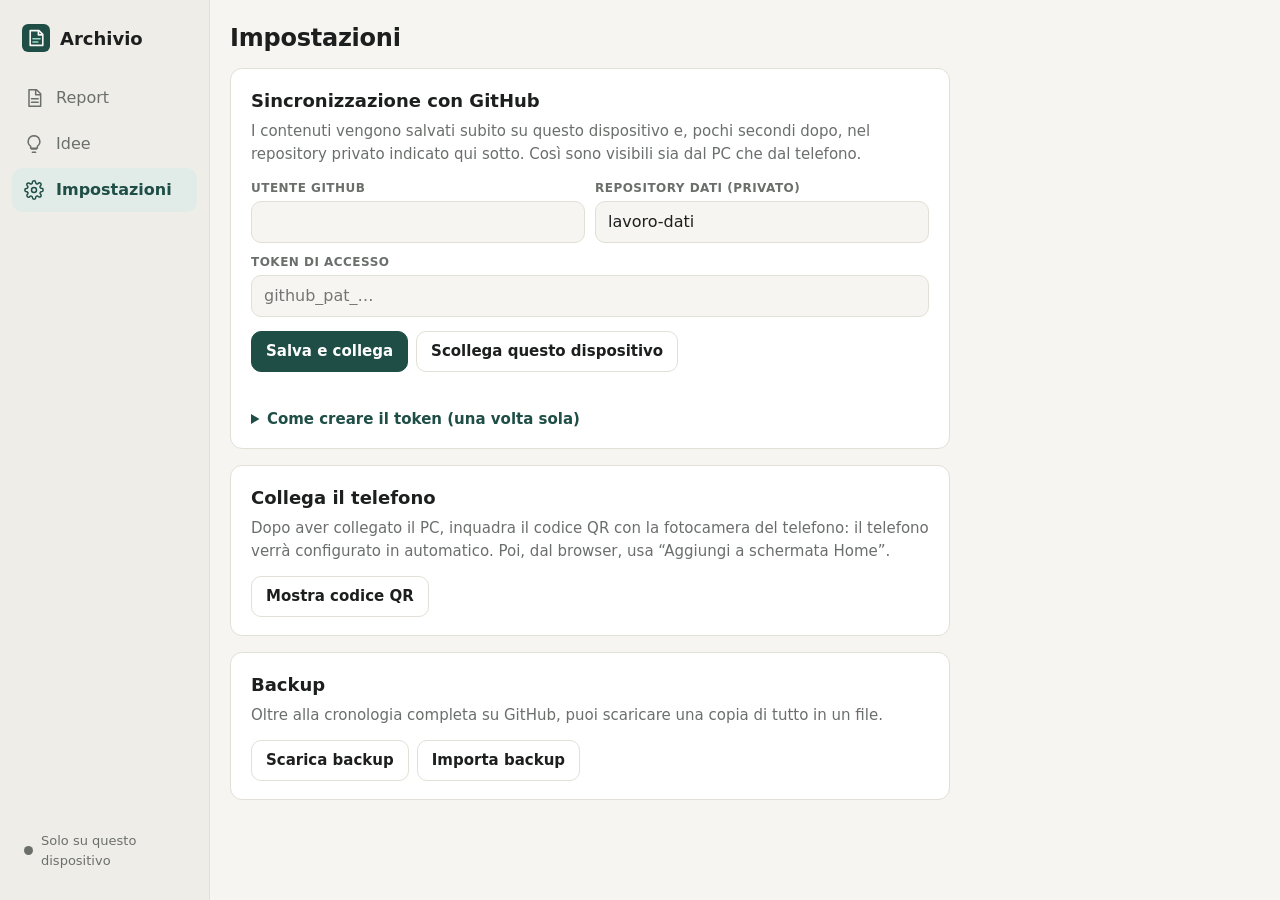
==== index.html @ dc1e9910 "Archivio Lavoro: report e idee di business con sincronizzazione GitHub Co-Authored-By: Claude Opus 5" ====
<!doctype html>
<html lang="it">
<head>
  <meta charset="utf-8">
  <meta name="viewport" content="width=device-width, initial-scale=1, viewport-fit=cover">
  <title>Archivio Lavoro</title>
  <meta name="description" content="Report di consulenza, lavoro, studio e ricerca, e idee di business.">
  <meta name="theme-color" content="#1f4e46">
  <meta name="robots" content="noindex, nofollow">
  <meta name="apple-mobile-web-app-capable" content="yes">
  <meta name="mobile-web-app-capable" content="yes">
  <meta name="apple-mobile-web-app-title" content="Archivio">
  <meta name="apple-mobile-web-app-status-bar-style" content="default">
  <link rel="manifest" href="manifest.webmanifest">
  <link rel="icon" href="icon.svg" type="image/svg+xml">
  <link rel="apple-touch-icon" href="icon-180.png">
  <link rel="stylesheet" href="style.css">
</head>
<body data-section="report" data-screen="list">

  <aside class="sidebar">
    <div class="brand">
      <img src="icon.svg" alt="" width="28" height="28">
      <span>Archivio</span>
    </div>
    <nav class="nav">
      <button class="nav-btn" data-go="report">
        <svg viewBox="0 0 24 24" aria-hidden="true"><path d="M6 2h9l5 5v15H6z M14 2v6h6 M9 13h8 M9 17h8"/></svg>
        <span>Report</span>
      </button>
      <button class="nav-btn" data-go="idea">
        <svg viewBox="0 0 24 24" aria-hidden="true"><path d="M9 18h6 M10 22h4 M12 2a7 7 0 0 0-4 12.7V17h8v-2.3A7 7 0 0 0 12 2z"/></svg>
        <span>Idee</span>
      </button>
      <button class="nav-btn" data-go="settings">
        <svg viewBox="0 0 24 24" aria-hidden="true"><path d="M12 15a3 3 0 1 0 0-6 3 3 0 0 0 0 6z M19.4 15a1.7 1.7 0 0 0 .3 1.8l.1.1a2 2 0 1 1-2.8 2.8l-.1-.1a1.7 1.7 0 0 0-1.8-.3 1.7 1.7 0 0 0-1 1.5V21a2 2 0 1 1-4 0v-.1a1.7 1.7 0 0 0-1.1-1.5 1.7 1.7 0 0 0-1.8.3l-.1.1a2 2 0 1 1-2.8-2.8l.1-.1a1.7 1.7 0 0 0 .3-1.8 1.7 1.7 0 0 0-1.5-1H3a2 2 0 1 1 0-4h.1a1.7 1.7 0 0 0 1.5-1.1 1.7 1.7 0 0 0-.3-1.8l-.1-.1a2 2 0 1 1 2.8-2.8l.1.1a1.7 1.7 0 0 0 1.8.3H9a1.7 1.7 0 0 0 1-1.5V3a2 2 0 1 1 4 0v.1a1.7 1.7 0 0 0 1 1.5 1.7 1.7 0 0 0 1.8-.3l.1-.1a2 2 0 1 1 2.8 2.8l-.1.1a1.7 1.7 0 0 0-.3 1.8V9a1.7 1.7 0 0 0 1.5 1H21a2 2 0 1 1 0 4h-.1a1.7 1.7 0 0 0-1.5 1z"/></svg>
        <span>Impostazioni</span>
      </button>
    </nav>
    <div class="sync" id="sync" role="status" aria-live="polite">
      <span class="dot"></span><span class="sync-text">…</span>
    </div>
  </aside>

  <!-- LISTA -->
  <section class="pane list-pane" id="list-pane">
    <header class="pane-head">
      <h1 id="list-title">Report</h1>
      <button class="btn primary" id="btn-new">
        <svg viewBox="0 0 24 24" aria-hidden="true"><path d="M12 5v14 M5 12h14"/></svg>
        <span>Nuovo</span>
      </button>
    </header>
    <div class="list-tools">
      <input type="search" id="search" placeholder="Cerca per titolo, testo, tag…" autocomplete="off">
      <div class="chips" id="filters"></div>
    </div>
    <ul class="list" id="list"></ul>
    <div class="empty" id="list-empty" hidden></div>
  </section>

  <!-- EDITOR -->
  <section class="pane editor-pane" id="editor-pane">
    <div class="editor-empty" id="editor-empty">
      <p>Seleziona un elemento dalla lista<br>oppure creane uno nuovo.</p>
    </div>
    <div class="editor" id="editor" hidden>
      <header class="editor-bar">
        <button class="btn ghost back" id="btn-back" aria-label="Torna alla lista">
          <svg viewBox="0 0 24 24" aria-hidden="true"><path d="M15 18l-6-6 6-6"/></svg>
          <span>Lista</span>
        </button>
        <span class="saved-at" id="saved-at"></span>
        <button class="btn ghost danger" id="btn-delete" aria-label="Elimina">
          <svg viewBox="0 0 24 24" aria-hidden="true"><path d="M3 6h18 M8 6V4h8v2 M6 6l1 15h10l1-15"/></svg>
        </button>
      </header>

      <div class="editor-body">
        <textarea id="f-title" class="title-input" rows="1" placeholder="Titolo"></textarea>

        <div class="meta">
          <label class="field">
            <span id="l-kind">Tipo</span>
            <select id="f-kind"></select>
          </label>
          <label class="field">
            <span>Data</span>
            <input type="date" id="f-date">
          </label>
          <label class="field wide">
            <span id="l-who">Cliente / progetto</span>
            <input type="text" id="f-who" autocomplete="off">
          </label>
          <label class="field full">
            <span>Tag <small>(separati da virgola)</small></span>
            <input type="text" id="f-tags" autocomplete="off" placeholder="es. strategia, marketing">
          </label>
        </div>

        <textarea id="f-body" class="body-input" placeholder="Scrivi qui…"></textarea>
      </div>
    </div>
  </section>

  <!-- IMPOSTAZIONI -->
  <section class="pane settings-pane" id="settings-pane">
    <header class="pane-head"><h1>Impostazioni</h1></header>
    <div class="settings">

      <div class="card">
        <h2>Sincronizzazione con GitHub</h2>
        <p class="hint">I contenuti vengono salvati subito su questo dispositivo e, pochi secondi dopo, nel repository privato indicato qui sotto. Così sono visibili sia dal PC che dal telefono.</p>
        <div class="form">
          <label class="field"><span>Utente GitHub</span><input id="c-owner" autocomplete="off" autocapitalize="off" spellcheck="false"></label>
          <label class="field"><span>Repository dati (privato)</span><input id="c-repo" autocomplete="off" autocapitalize="off" spellcheck="false"></label>
          <label class="field full"><span>Token di accesso</span><input id="c-token" type="password" autocomplete="off" autocapitalize="off" spellcheck="false" placeholder="github_pat_…"></label>
        </div>
        <div class="row">
          <button class="btn primary" id="btn-connect">Salva e collega</button>
          <button class="btn" id="btn-disconnect">Scollega questo dispositivo</button>
        </div>
        <p class="result" id="connect-result"></p>
        <details class="howto">
          <summary>Come creare il token (una volta sola)</summary>
          <ol>
            <li>Apri <a href="https://github.com/settings/personal-access-tokens/new" target="_blank" rel="noopener">github.com → Fine-grained token</a>.</li>
            <li>Nome: <b>Archivio</b>. Scadenza: quella che preferisci.</li>
            <li><b>Repository access</b> → <i>Only select repositories</i> → scegli il repository dati.</li>
            <li><b>Permissions</b> → <i>Contents</i> → <b>Read and write</b>.</li>
            <li>Premi <b>Generate token</b>, copialo e incollalo qui sopra.</li>
          </ol>
        </details>
      </div>

      <div class="card">
        <h2>Collega il telefono</h2>
        <p class="hint">Dopo aver collegato il PC, inquadra il codice QR con la fotocamera del telefono: il telefono verrà configurato in automatico. Poi, dal browser, usa “Aggiungi a schermata Home”.</p>
        <button class="btn" id="btn-qr">Mostra codice QR</button>
        <div class="qr" id="qr" hidden>
          <div id="qr-img"></div>
          <p class="warn">Il QR contiene il tuo token: non condividerlo con nessuno.</p>
          <button class="btn ghost" id="btn-copy-link">Copia link</button>
        </div>
      </div>

      <div class="card">
        <h2>Backup</h2>
        <p class="hint">Oltre alla cronologia completa su GitHub, puoi scaricare una copia di tutto in un file.</p>
        <div class="row">
          <button class="btn" id="btn-export">Scarica backup</button>
          <label class="btn file-btn">Importa backup<input type="file" id="f-import" accept="application/json,.json"></label>
        </div>
      </div>

    </div>
  </section>

  <!-- TAB BAR (telefono) -->
  <nav class="tabbar">
    <button class="tab" data-go="report">
      <svg viewBox="0 0 24 24" aria-hidden="true"><path d="M6 2h9l5 5v15H6z M14 2v6h6 M9 13h8 M9 17h8"/></svg>
      <span>Report</span>
    </button>
    <button class="tab" data-go="idea">
      <svg viewBox="0 0 24 24" aria-hidden="true"><path d="M9 18h6 M10 22h4 M12 2a7 7 0 0 0-4 12.7V17h8v-2.3A7 7 0 0 0 12 2z"/></svg>
      <span>Idee</span>
    </button>
    <button class="tab" data-go="settings">
      <svg viewBox="0 0 24 24" aria-hidden="true"><path d="M4 21v-7 M4 10V3 M12 21v-9 M12 8V3 M20 21v-5 M20 12V3 M1 14h6 M9 8h6 M17 16h6"/></svg>
      <span>Impostazioni</span>
    </button>
  </nav>

  <div class="toast" id="toast" hidden></div>

  <script src="app.js"></script>
</body>
</html>
---- style.css ----
:root {
  --bg: #f6f5f1;
  --surface: #ffffff;
  --surface-2: #efede7;
  --line: #e2dfd6;
  --text: #1d1f1e;
  --muted: #6b6f6c;
  --accent: #1f4e46;
  --accent-soft: #e1ece8;
  --accent-text: #ffffff;
  --danger: #b3261e;
  --ok: #2e7d4f;
  --warn: #b7791f;
  --radius: 12px;
  --sidebar: 210px;
  --listw: 360px;
  --tabbar-h: 62px;
  color-scheme: light;
}
@media (prefers-color-scheme: dark) {
  :root {
    --bg: #141615;
    --surface: #1c1f1e;
    --surface-2: #252928;
    --line: #2f3432;
    --text: #e9ebe9;
    --muted: #9ba19e;
    --accent: #6fbfae;
    --accent-soft: #22342f;
    --accent-text: #0d1a17;
    --danger: #f2877f;
    --ok: #6cc58f;
    --warn: #e5b45a;
    color-scheme: dark;
  }
}

* { box-sizing: border-box; }
html, body { height: 100%; }
body {
  margin: 0;
  background: var(--bg);
  color: var(--text);
  font: 16px/1.5 system-ui, -apple-system, "Segoe UI", Roboto, "Helvetica Neue", Arial, sans-serif;
  -webkit-font-smoothing: antialiased;
  display: grid;
  grid-template-columns: var(--sidebar) var(--listw) 1fr;
  grid-template-rows: 100%;
  overflow: hidden;
}
[hidden] { display: none !important; }
button, input, select, textarea { font: inherit; color: inherit; }
svg { width: 20px; height: 20px; fill: none; stroke: currentColor; stroke-width: 1.8; stroke-linecap: round; stroke-linejoin: round; flex: none; }
a { color: var(--accent); }

/* ---------- Sidebar ---------- */
.sidebar {
  display: flex; flex-direction: column; gap: 8px;
  padding: 20px 12px; border-right: 1px solid var(--line); background: var(--surface-2);
}
.brand { display: flex; align-items: center; gap: 10px; font-weight: 650; font-size: 18px; padding: 4px 10px 16px; }
.nav { display: flex; flex-direction: column; gap: 2px; }
.nav-btn {
  display: flex; align-items: center; gap: 12px; width: 100%;
  padding: 10px 12px; border: 0; border-radius: 10px; background: transparent; cursor: pointer; text-align: left; color: var(--muted);
}
.nav-btn:hover { background: var(--line); color: var(--text); }
body[data-section="report"] .nav-btn[data-go="report"],
body[data-section="idea"] .nav-btn[data-go="idea"],
body[data-section="settings"] .nav-btn[data-go="settings"] { background: var(--accent-soft); color: var(--accent); font-weight: 600; }

.sync { margin-top: auto; display: flex; align-items: center; gap: 8px; font-size: 13px; color: var(--muted); padding: 10px 12px; }
.dot { width: 9px; height: 9px; border-radius: 50%; background: var(--muted); flex: none; }
.sync[data-state="ok"] .dot { background: var(--ok); }
.sync[data-state="pending"] .dot { background: var(--warn); animation: pulse 1s infinite; }
.sync[data-state="error"] .dot, .sync[data-state="offline"] .dot { background: var(--danger); }
@keyframes pulse { 50% { opacity: .35; } }

/* ---------- Panes ---------- */
.pane { min-width: 0; min-height: 0; overflow: auto; }
.list-pane { border-right: 1px solid var(--line); display: flex; flex-direction: column; overflow: hidden; background: var(--surface); }
.settings-pane { display: none; grid-column: 2 / 4; }
body[data-section="settings"] .list-pane,
body[data-section="settings"] .editor-pane { display: none; }
body[data-section="settings"] .settings-pane { display: block; }

.pane-head { display: flex; align-items: center; justify-content: space-between; gap: 12px; padding: 20px 20px 12px; }
.pane-head h1 { margin: 0; font-size: 24px; font-weight: 650; letter-spacing: -.01em; }

.btn {
  display: inline-flex; align-items: center; justify-content: center; gap: 6px;
  min-height: 40px; padding: 8px 14px; border-radius: 10px; border: 1px solid var(--line);
  background: var(--surface); cursor: pointer; font-weight: 550; font-size: 15px; white-space: nowrap;
}
.btn:hover { border-color: var(--muted); }
.btn.primary { background: var(--accent); border-color: var(--accent); color: var(--accent-text); }
.btn.primary:hover { filter: brightness(1.08); }
.btn.ghost { background: transparent; border-color: transparent; }
.btn.ghost:hover { background: var(--surface-2); }
.btn.danger { color: var(--danger); }

.list-tools { padding: 0 20px 10px; display: flex; flex-direction: column; gap: 10px; }
input[type="search"], .field input, .field select {
  width: 100%; min-height: 42px; padding: 8px 12px; border-radius: 10px;
  border: 1px solid var(--line); background: var(--bg); outline: none;
}
input:focus, select:focus, textarea:focus { border-color: var(--accent); }
.chips { display: flex; gap: 6px; overflow-x: auto; padding-bottom: 2px; scrollbar-width: none; }
.chips::-webkit-scrollbar { display: none; }
.chip {
  flex: none; border: 1px solid var(--line); background: transparent; border-radius: 999px;
  padding: 5px 12px; font-size: 14px; cursor: pointer; color: var(--muted);
}
.chip[aria-pressed="true"] { background: var(--accent); border-color: var(--accent); color: var(--accent-text); }

.list { list-style: none; margin: 0; padding: 4px 10px 20px; overflow: auto; flex: 1; }
.item {
  display: block; width: 100%; text-align: left; border: 0; background: transparent; cursor: pointer;
  padding: 12px 12px; border-radius: 10px; margin-bottom: 2px;
}
.item:hover { background: var(--surface-2); }
.item[aria-current="true"] { background: var(--accent-soft); }
.item-top { display: flex; align-items: baseline; gap: 8px; }
.item-title { font-weight: 600; flex: 1; min-width: 0; overflow: hidden; text-overflow: ellipsis; white-space: nowrap; }
.item-title.untitled { color: var(--muted); font-style: italic; font-weight: 500; }
.item-date { font-size: 12px; color: var(--muted); flex: none; }
.item-meta { display: flex; flex-wrap: wrap; gap: 6px; margin-top: 4px; align-items: center; }
.badge { font-size: 12px; padding: 1px 8px; border-radius: 999px; background: var(--surface-2); color: var(--muted); }
.badge.kind { background: var(--accent-soft); color: var(--accent); font-weight: 600; }
.item-excerpt { font-size: 14px; color: var(--muted); margin-top: 4px; display: -webkit-box; -webkit-line-clamp: 2; -webkit-box-orient: vertical; overflow: hidden; }
.empty { padding: 30px 24px; color: var(--muted); text-align: center; }

/* ---------- Editor ---------- */
.editor-pane { background: var(--bg); }
.editor-empty { height: 100%; display: grid; place-items: center; color: var(--muted); text-align: center; padding: 20px; }
.editor { max-width: 820px; margin: 0 auto; padding: 0 28px 80px; }
.editor-bar {
  position: sticky; top: 0; z-index: 2; display: flex; align-items: center; gap: 8px;
  padding: 12px 0; background: var(--bg);
}
.editor-bar .back { display: none; }
.saved-at { margin-left: auto; font-size: 13px; color: var(--muted); }
.title-input {
  width: 100%; border: 0; background: transparent; outline: none; resize: none; overflow: hidden;
  font-size: 30px; font-weight: 700; line-height: 1.2; letter-spacing: -.015em; padding: 8px 0; margin-top: 8px;
}
.meta { display: grid; grid-template-columns: 1fr 1fr 2fr; gap: 10px; margin: 14px 0 18px; }
.field { display: flex; flex-direction: column; gap: 4px; min-width: 0; }
.field > span { font-size: 12px; font-weight: 600; color: var(--muted); text-transform: uppercase; letter-spacing: .04em; }
.field small { text-transform: none; letter-spacing: 0; font-weight: 400; }
.field.full { grid-column: 1 / -1; }
.body-input {
  width: 100%; min-height: 50vh; border: 1px solid var(--line); border-radius: var(--radius);
  background: var(--surface); padding: 18px; outline: none; resize: none; overflow: hidden;
  font-size: 16px; line-height: 1.65;
}

/* ---------- Settings ---------- */
.settings { max-width: 760px; padding: 0 20px 60px; display: flex; flex-direction: column; gap: 16px; }
.card { background: var(--surface); border: 1px solid var(--line); border-radius: var(--radius); padding: 18px 20px; }
.card h2 { margin: 0 0 6px; font-size: 18px; }
.hint { margin: 0 0 14px; color: var(--muted); font-size: 15px; }
.form { display: grid; grid-template-columns: 1fr 1fr; gap: 10px; margin-bottom: 14px; }
.row { display: flex; flex-wrap: wrap; gap: 8px; }
.result { margin: 10px 0 0; font-size: 14px; min-height: 1em; }
.result.ok { color: var(--ok); }
.result.err { color: var(--danger); }
.howto { margin-top: 12px; font-size: 15px; }
.howto summary { cursor: pointer; color: var(--accent); font-weight: 550; }
.howto ol { padding-left: 20px; margin: 10px 0 0; }
.howto li { margin-bottom: 4px; }
.qr { margin-top: 14px; display: flex; flex-direction: column; align-items: flex-start; gap: 8px; }
#qr-img { background: #fff; padding: 10px; border-radius: 10px; line-height: 0; }
#qr-img svg, #qr-img img { width: 240px; height: 240px; max-width: 100%; }
.warn { color: var(--warn); font-size: 14px; margin: 0; }
.file-btn { position: relative; overflow: hidden; }
.file-btn input { position: absolute; inset: 0; opacity: 0; cursor: pointer; }

.toast {
  position: fixed; left: 50%; bottom: 24px; transform: translateX(-50%); z-index: 50;
  background: var(--text); color: var(--bg); padding: 10px 16px; border-radius: 10px; font-size: 14px;
  box-shadow: 0 6px 24px rgba(0,0,0,.2); max-width: calc(100% - 32px);
}

.tabbar { display: none; }

/* ---------- Tablet ---------- */
@media (max-width: 1100px) {
  :root { --sidebar: 72px; --listw: 320px; }
  .sidebar { padding: 16px 8px; align-items: center; }
  .brand span, .nav-btn span, .sync .sync-text { display: none; }
  .brand { padding: 4px 0 16px; }
  .nav-btn { justify-content: center; padding: 12px; }
  .sync { padding: 10px; }
}

/* ---------- Telefono ---------- */
@media (max-width: 760px) {
  body {
    display: block; overflow: auto;
    padding-bottom: calc(var(--tabbar-h) + env(safe-area-inset-bottom));
  }
  .sidebar {
    position: fixed; top: calc(10px + env(safe-area-inset-top)); right: 10px; z-index: 30;
    padding: 0; border: 0; background: transparent;
  }
  .sidebar .brand, .sidebar .nav { display: none; }
  .sync { margin: 0; padding: 6px; background: var(--surface); border: 1px solid var(--line); border-radius: 999px; }

  .pane { overflow: visible; }
  .list-pane, .editor-pane { border: 0; }
  .list-pane { display: block; background: var(--bg); }
  .list { overflow: visible; padding: 4px 8px 20px; }
  .item { background: var(--surface); margin-bottom: 8px; border: 1px solid var(--line); padding: 14px; }
  .item[aria-current="true"] { background: var(--surface); }
  .pane-head { padding: calc(16px + env(safe-area-inset-top)) 56px 10px 16px; }
  .list-tools { padding: 0 16px 10px; }

  body[data-screen="list"] .editor-pane { display: none; }
  body[data-screen="editor"] .list-pane { display: none; }
  body[data-screen="editor"] .tabbar { display: none; }
  body[data-screen="editor"] { padding-bottom: 0; }
  body[data-section="settings"] .settings-pane { display: block; }
  .settings { padding: 0 16px 30px; }
  .form { grid-template-columns: 1fr; }

  .editor { padding: 0 16px 40px; }
  .editor-bar { padding: calc(8px + env(safe-area-inset-top)) 0 8px; margin: 0 -16px; padding-left: 8px; padding-right: 56px; border-bottom: 1px solid var(--line); }
  .editor-bar .back { display: inline-flex; }
  .title-input { font-size: 24px; }
  .meta { grid-template-columns: 1fr 1fr; }
  .meta .wide { grid-column: 1 / -1; }
  .body-input { min-height: 55vh; padding: 14px; border-radius: 10px; }

  .tabbar {
    display: flex; position: fixed; left: 0; right: 0; bottom: 0; z-index: 20;
    height: calc(var(--tabbar-h) + env(safe-area-inset-bottom)); padding-bottom: env(safe-area-inset-bottom);
    background: var(--surface); border-top: 1px solid var(--line);
  }
  .tab {
    flex: 1; display: flex; flex-direction: column; align-items: center; justify-content: center; gap: 2px;
    border: 0; background: transparent; color: var(--muted); font-size: 12px; cursor: pointer;
  }
  .tab svg { width: 24px; height: 24px; }
  body[data-section="report"] .tab[data-go="report"],
  body[data-section="idea"] .tab[data-go="idea"],
  body[data-section="settings"] .tab[data-go="settings"] { color: var(--accent); font-weight: 600; }
  .toast { bottom: calc(var(--tabbar-h) + 16px + env(safe-area-inset-bottom)); }
}
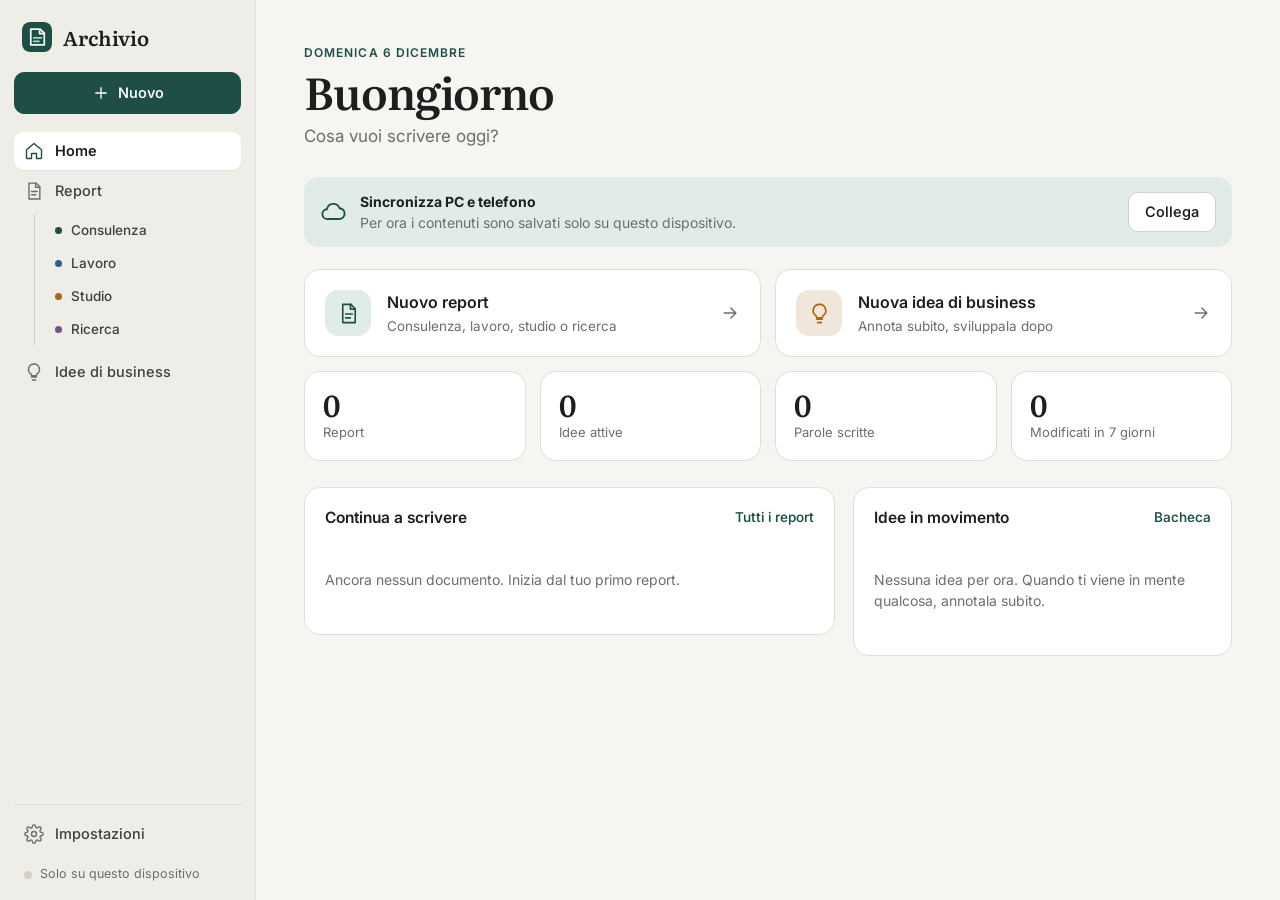
==== commit fcce1b49: "Nuova grafica: home, archivio report a schede, bacheca idee ed editor di testo completo - Home con a" ====
--- a/index.html
+++ b/index.html
@@ -2,10 +2,11 @@
 <html lang="it">
 <head>
   <meta charset="utf-8">
-  <meta name="viewport" content="width=device-width, initial-scale=1, viewport-fit=cover">
+  <meta name="viewport" content="width=device-width, initial-scale=1, viewport-fit=cover, interactive-widget=resizes-content">
   <title>Archivio Lavoro</title>
   <meta name="description" content="Report di consulenza, lavoro, studio e ricerca, e idee di business.">
-  <meta name="theme-color" content="#1f4e46">
+  <meta name="theme-color" content="#f6f5f1" media="(prefers-color-scheme: light)">
+  <meta name="theme-color" content="#141615" media="(prefers-color-scheme: dark)">
   <meta name="robots" content="noindex, nofollow">
   <meta name="apple-mobile-web-app-capable" content="yes">
   <meta name="mobile-web-app-capable" content="yes">
@@ -14,166 +15,397 @@
   <link rel="manifest" href="manifest.webmanifest">
   <link rel="icon" href="icon.svg" type="image/svg+xml">
   <link rel="apple-touch-icon" href="icon-180.png">
+  <link rel="preconnect" href="https://fonts.googleapis.com">
+  <link rel="preconnect" href="https://fonts.gstatic.com" crossorigin>
+  <link rel="stylesheet" href="https://fonts.googleapis.com/css2?family=Inter:wght@400;500;600;700&family=Literata:ital,opsz,wght@0,7..72,400;0,7..72,500;0,7..72,600;0,7..72,700;1,7..72,400&family=JetBrains+Mono:wght@400;600&display=swap">
+  <link rel="stylesheet" href="vendor/quill.core.css">
   <link rel="stylesheet" href="style.css">
+  <script>
+    try { var t = JSON.parse(localStorage.getItem('archivio.prefs.v1') || '{}').theme; if (t === 'light' || t === 'dark') document.documentElement.dataset.theme = t; } catch (e) {}
+  </script>
 </head>
-<body data-section="report" data-screen="list">
-
+<body>
+
+<svg width="0" height="0" style="position:absolute" aria-hidden="true">
+  <defs>
+    <symbol id="i-home" viewBox="0 0 24 24"><path d="M3 10.5 12 3l9 7.5V20a1 1 0 0 1-1 1h-5v-6H9v6H4a1 1 0 0 1-1-1z"/></symbol>
+    <symbol id="i-doc" viewBox="0 0 24 24"><path d="M6 2.5h8.5L19 7v14.5H6z"/><path d="M14 2.5V7.5h5M9 12.5h7M9 16.5h5"/></symbol>
+    <symbol id="i-bulb" viewBox="0 0 24 24"><path d="M9 18h6M10 21.5h4M12 2.5a6.5 6.5 0 0 0-3.8 11.8c.5.4.8 1 .8 1.7v.5h6V16c0-.7.3-1.3.8-1.7A6.5 6.5 0 0 0 12 2.5z"/></symbol>
+    <symbol id="i-gear" viewBox="0 0 24 24"><circle cx="12" cy="12" r="3"/><path d="M19.4 15a1.7 1.7 0 0 0 .3 1.8l.1.1a2 2 0 1 1-2.8 2.8l-.1-.1a1.7 1.7 0 0 0-1.8-.3 1.7 1.7 0 0 0-1 1.5V21a2 2 0 1 1-4 0v-.1a1.7 1.7 0 0 0-1.1-1.5 1.7 1.7 0 0 0-1.8.3l-.1.1a2 2 0 1 1-2.8-2.8l.1-.1a1.7 1.7 0 0 0 .3-1.8 1.7 1.7 0 0 0-1.5-1H3a2 2 0 1 1 0-4h.1a1.7 1.7 0 0 0 1.5-1.1 1.7 1.7 0 0 0-.3-1.8l-.1-.1a2 2 0 1 1 2.8-2.8l.1.1a1.7 1.7 0 0 0 1.8.3H9a1.7 1.7 0 0 0 1-1.5V3a2 2 0 1 1 4 0v.1a1.7 1.7 0 0 0 1 1.5 1.7 1.7 0 0 0 1.8-.3l.1-.1a2 2 0 1 1 2.8 2.8l-.1.1a1.7 1.7 0 0 0-.3 1.8V9a1.7 1.7 0 0 0 1.5 1H21a2 2 0 1 1 0 4h-.1a1.7 1.7 0 0 0-1.5 1z"/></symbol>
+    <symbol id="i-plus" viewBox="0 0 24 24"><path d="M12 5v14M5 12h14"/></symbol>
+    <symbol id="i-search" viewBox="0 0 24 24"><circle cx="11" cy="11" r="6.5"/><path d="m20 20-4.2-4.2"/></symbol>
+    <symbol id="i-back" viewBox="0 0 24 24"><path d="M15 18l-6-6 6-6"/></symbol>
+    <symbol id="i-panel" viewBox="0 0 24 24"><rect x="3" y="4" width="18" height="16" rx="2"/><path d="M15 4v16"/></symbol>
+    <symbol id="i-focus" viewBox="0 0 24 24"><path d="M4 9V5a1 1 0 0 1 1-1h4M15 4h4a1 1 0 0 1 1 1v4M20 15v4a1 1 0 0 1-1 1h-4M9 20H5a1 1 0 0 1-1-1v-4"/></symbol>
+    <symbol id="i-more" viewBox="0 0 24 24"><circle cx="5" cy="12" r="1.2"/><circle cx="12" cy="12" r="1.2"/><circle cx="19" cy="12" r="1.2"/></symbol>
+    <symbol id="i-x" viewBox="0 0 24 24"><path d="M6 6l12 12M18 6 6 18"/></symbol>
+    <symbol id="i-trash" viewBox="0 0 24 24"><path d="M3.5 6h17M9 6V3.5h6V6M5.5 6l1 15h11l1-15M10 10.5v6M14 10.5v6"/></symbol>
+    <symbol id="i-copy" viewBox="0 0 24 24"><rect x="8" y="8" width="12" height="13" rx="2"/><path d="M16 8V5a2 2 0 0 0-2-2H6a2 2 0 0 0-2 2v11a2 2 0 0 0 2 2h2"/></symbol>
+    <symbol id="i-pdf" viewBox="0 0 24 24"><path d="M6 2.5h8.5L19 7v14.5H6z"/><path d="M14 2.5V7.5h5M12 11v6M9.5 14.5 12 17l2.5-2.5"/></symbol>
+    <symbol id="i-word" viewBox="0 0 24 24"><path d="M6 2.5h8.5L19 7v14.5H6z"/><path d="M14 2.5V7.5h5M8.5 11.5l1.3 5.5 1.7-4 1.7 4 1.3-5.5"/></symbol>
+    <symbol id="i-undo" viewBox="0 0 24 24"><path d="M9 14 4 9l5-5"/><path d="M4 9h10.5a5.5 5.5 0 0 1 0 11H11"/></symbol>
+    <symbol id="i-redo" viewBox="0 0 24 24"><path d="m15 14 5-5-5-5"/><path d="M20 9H9.5a5.5 5.5 0 0 0 0 11H13"/></symbol>
+    <symbol id="i-bold" viewBox="0 0 24 24"><path d="M7 4.5h6a3.75 3.75 0 0 1 0 7.5H7zM7 12h7a4 4 0 0 1 0 8H7z"/></symbol>
+    <symbol id="i-italic" viewBox="0 0 24 24"><path d="M14 4.5h5M5 19.5h5M15.5 4.5l-7 15"/></symbol>
+    <symbol id="i-underline" viewBox="0 0 24 24"><path d="M7 4v7a5 5 0 0 0 10 0V4M5 20.5h14"/></symbol>
+    <symbol id="i-strike" viewBox="0 0 24 24"><path d="M4 12h16M16.5 7.5c-.6-1.8-2.3-3-4.5-3-2.6 0-4.5 1.5-4.5 3.5 0 1.3.8 2.3 2.2 3M8 16.5c.6 1.9 2.5 3 4.5 3 2.6 0 4.5-1.4 4.5-3.5 0-.6-.1-1.1-.4-1.5"/></symbol>
+    <symbol id="i-mark" viewBox="0 0 24 24"><path d="m9 15-3 3h5l1.5-1.5M9 15l7.5-10.5 3.5 3L12.5 16.5z"/><path d="M4 21h16"/></symbol>
+    <symbol id="i-ul" viewBox="0 0 24 24"><path d="M9 6h11M9 12h11M9 18h11"/><circle cx="4.5" cy="6" r="1"/><circle cx="4.5" cy="12" r="1"/><circle cx="4.5" cy="18" r="1"/></symbol>
+    <symbol id="i-ol" viewBox="0 0 24 24"><path d="M10 6h10M10 12h10M10 18h10M4 4.5h1.5V9M3.5 9h3M3.5 14.5a1.5 1.5 0 0 1 3 .3c0 1.2-3 2.2-3 3.7h3"/></symbol>
+    <symbol id="i-check" viewBox="0 0 24 24"><rect x="3" y="4" width="6" height="6" rx="1.3"/><path d="m4.5 7 1 1 2-2M13 7h8M3 15.5h6M13 17h8"/><rect x="3" y="14" width="6" height="6" rx="1.3"/></symbol>
+    <symbol id="i-quote" viewBox="0 0 24 24"><path d="M4 6h16M8 11h12M8 15h12M8 19h9M4 10.5v9"/></symbol>
+    <symbol id="i-link" viewBox="0 0 24 24"><path d="M10 14a4.5 4.5 0 0 0 6.4 0l3-3a4.5 4.5 0 0 0-6.4-6.4l-1 1"/><path d="M14 10a4.5 4.5 0 0 0-6.4 0l-3 3a4.5 4.5 0 0 0 6.4 6.4l1-1"/></symbol>
+    <symbol id="i-hr" viewBox="0 0 24 24"><path d="M3 12h18M7 7h10M7 17h10" /></symbol>
+    <symbol id="i-clean" viewBox="0 0 24 24"><path d="M5 5h11M10.5 5 8 19M14 14l6 6M20 14l-6 6"/></symbol>
+    <symbol id="i-center" viewBox="0 0 24 24"><path d="M4 6h16M7 10h10M4 14h16M7 18h10"/></symbol>
+    <symbol id="i-cloud" viewBox="0 0 24 24"><path d="M7 18.5a4.5 4.5 0 0 1-.6-9A6 6 0 0 1 18 8.5a4.5 4.5 0 0 1-.5 10z"/></symbol>
+    <symbol id="i-phone" viewBox="0 0 24 24"><rect x="6.5" y="2.5" width="11" height="19" rx="2.5"/><path d="M11 18.5h2"/></symbol>
+    <symbol id="i-download" viewBox="0 0 24 24"><path d="M12 3.5v11M7.5 10l4.5 4.5 4.5-4.5M4.5 20.5h15"/></symbol>
+    <symbol id="i-palette" viewBox="0 0 24 24"><path d="M12 3a9 9 0 1 0 0 18c1 0 1.5-.7 1.5-1.5 0-.4-.2-.8-.4-1.1-.3-.3-.4-.7-.4-1.1 0-.8.7-1.5 1.5-1.5H16a5 5 0 0 0 5-5c0-4.4-4-7.8-9-7.8z"/><circle cx="7.5" cy="11" r="1"/><circle cx="10.5" cy="7" r="1"/><circle cx="15" cy="7.5" r="1"/></symbol>
+    <symbol id="i-arrow" viewBox="0 0 24 24"><path d="M5 12h14M13 6l6 6-6 6"/></symbol>
+  </defs>
+</svg>
+
+<div class="app">
+  <!-- ============ SIDEBAR (PC) ============ -->
   <aside class="sidebar">
-    <div class="brand">
-      <img src="icon.svg" alt="" width="28" height="28">
+    <a class="brand" href="#/home">
+      <img src="icon.svg" alt="" width="30" height="30">
       <span>Archivio</span>
-    </div>
-    <nav class="nav">
-      <button class="nav-btn" data-go="report">
-        <svg viewBox="0 0 24 24" aria-hidden="true"><path d="M6 2h9l5 5v15H6z M14 2v6h6 M9 13h8 M9 17h8"/></svg>
-        <span>Report</span>
-      </button>
-      <button class="nav-btn" data-go="idea">
-        <svg viewBox="0 0 24 24" aria-hidden="true"><path d="M9 18h6 M10 22h4 M12 2a7 7 0 0 0-4 12.7V17h8v-2.3A7 7 0 0 0 12 2z"/></svg>
-        <span>Idee</span>
-      </button>
-      <button class="nav-btn" data-go="settings">
-        <svg viewBox="0 0 24 24" aria-hidden="true"><path d="M12 15a3 3 0 1 0 0-6 3 3 0 0 0 0 6z M19.4 15a1.7 1.7 0 0 0 .3 1.8l.1.1a2 2 0 1 1-2.8 2.8l-.1-.1a1.7 1.7 0 0 0-1.8-.3 1.7 1.7 0 0 0-1 1.5V21a2 2 0 1 1-4 0v-.1a1.7 1.7 0 0 0-1.1-1.5 1.7 1.7 0 0 0-1.8.3l-.1.1a2 2 0 1 1-2.8-2.8l.1-.1a1.7 1.7 0 0 0 .3-1.8 1.7 1.7 0 0 0-1.5-1H3a2 2 0 1 1 0-4h.1a1.7 1.7 0 0 0 1.5-1.1 1.7 1.7 0 0 0-.3-1.8l-.1-.1a2 2 0 1 1 2.8-2.8l.1.1a1.7 1.7 0 0 0 1.8.3H9a1.7 1.7 0 0 0 1-1.5V3a2 2 0 1 1 4 0v.1a1.7 1.7 0 0 0 1 1.5 1.7 1.7 0 0 0 1.8-.3l.1-.1a2 2 0 1 1 2.8 2.8l-.1.1a1.7 1.7 0 0 0-.3 1.8V9a1.7 1.7 0 0 0 1.5 1H21a2 2 0 1 1 0 4h-.1a1.7 1.7 0 0 0-1.5 1z"/></svg>
-        <span>Impostazioni</span>
-      </button>
+    </a>
+
+    <button class="btn primary new-btn" data-action="new-menu">
+      <svg><use href="#i-plus"/></svg><span>Nuovo</span>
+    </button>
+
+    <nav class="side-nav">
+      <a href="#/home" data-nav="home"><svg><use href="#i-home"/></svg><span>Home</span></a>
+      <a href="#/report" data-nav="report"><svg><use href="#i-doc"/></svg><span>Report</span><em data-count="report"></em></a>
+      <div class="side-sub" id="side-cats"></div>
+      <a href="#/idee" data-nav="idee"><svg><use href="#i-bulb"/></svg><span>Idee di business</span><em data-count="idea"></em></a>
     </nav>
-    <div class="sync" id="sync" role="status" aria-live="polite">
-      <span class="dot"></span><span class="sync-text">…</span>
+
+    <div class="side-foot">
+      <a href="#/impostazioni" data-nav="impostazioni"><svg><use href="#i-gear"/></svg><span>Impostazioni</span></a>
+      <div class="sync" data-sync><i></i><span></span></div>
     </div>
   </aside>
 
-  <!-- LISTA -->
-  <section class="pane list-pane" id="list-pane">
-    <header class="pane-head">
-      <h1 id="list-title">Report</h1>
-      <button class="btn primary" id="btn-new">
-        <svg viewBox="0 0 24 24" aria-hidden="true"><path d="M12 5v14 M5 12h14"/></svg>
-        <span>Nuovo</span>
-      </button>
-    </header>
-    <div class="list-tools">
-      <input type="search" id="search" placeholder="Cerca per titolo, testo, tag…" autocomplete="off">
-      <div class="chips" id="filters"></div>
-    </div>
-    <ul class="list" id="list"></ul>
-    <div class="empty" id="list-empty" hidden></div>
-  </section>
-
-  <!-- EDITOR -->
-  <section class="pane editor-pane" id="editor-pane">
-    <div class="editor-empty" id="editor-empty">
-      <p>Seleziona un elemento dalla lista<br>oppure creane uno nuovo.</p>
-    </div>
-    <div class="editor" id="editor" hidden>
-      <header class="editor-bar">
-        <button class="btn ghost back" id="btn-back" aria-label="Torna alla lista">
-          <svg viewBox="0 0 24 24" aria-hidden="true"><path d="M15 18l-6-6 6-6"/></svg>
-          <span>Lista</span>
+  <!-- ============ CONTENUTO ============ -->
+  <main class="main">
+
+    <!-- HOME -->
+    <section class="view" id="view-home" hidden>
+      <div class="mobile-top"><span class="brand-sm"><img src="icon.svg" alt="" width="26" height="26">Archivio</span><div class="sync" data-sync><i></i><span></span></div></div>
+      <header class="hero">
+        <p class="eyebrow" id="home-date"></p>
+        <h1 id="home-greeting">Ciao</h1>
+        <p class="lead">Cosa vuoi scrivere oggi?</p>
+      </header>
+
+      <div class="connect-banner" id="home-connect" hidden>
+        <svg><use href="#i-cloud"/></svg>
+        <div><strong>Sincronizza PC e telefono</strong><span>Per ora i contenuti sono salvati solo su questo dispositivo.</span></div>
+        <a class="btn" href="#/impostazioni">Collega</a>
+      </div>
+
+      <div class="quick">
+        <button class="quick-card" data-action="new" data-section="report">
+          <span class="quick-icon"><svg><use href="#i-doc"/></svg></span>
+          <span class="quick-text"><strong>Nuovo report</strong><span>Consulenza, lavoro, studio o ricerca</span></span>
+          <svg class="quick-arrow"><use href="#i-arrow"/></svg>
         </button>
-        <span class="saved-at" id="saved-at"></span>
-        <button class="btn ghost danger" id="btn-delete" aria-label="Elimina">
-          <svg viewBox="0 0 24 24" aria-hidden="true"><path d="M3 6h18 M8 6V4h8v2 M6 6l1 15h10l1-15"/></svg>
+        <button class="quick-card" data-action="new" data-section="idea">
+          <span class="quick-icon idea"><svg><use href="#i-bulb"/></svg></span>
+          <span class="quick-text"><strong>Nuova idea di business</strong><span>Annota subito, sviluppala dopo</span></span>
+          <svg class="quick-arrow"><use href="#i-arrow"/></svg>
         </button>
+      </div>
+
+      <div class="stats" id="home-stats"></div>
+
+      <div class="home-grid">
+        <section class="panel">
+          <header class="panel-head"><h2>Continua a scrivere</h2><a href="#/report">Tutti i report</a></header>
+          <div class="recent" id="home-recent"></div>
+        </section>
+        <section class="panel">
+          <header class="panel-head"><h2>Idee in movimento</h2><a href="#/idee">Bacheca</a></header>
+          <div class="recent" id="home-ideas"></div>
+        </section>
+      </div>
+    </section>
+
+    <!-- REPORT -->
+    <section class="view" id="view-report" hidden>
+      <div class="mobile-top"><span class="brand-sm"><img src="icon.svg" alt="" width="26" height="26">Archivio</span><div class="sync" data-sync><i></i><span></span></div></div>
+      <header class="view-head">
+        <div>
+          <p class="eyebrow">Archivio</p>
+          <h1>Report</h1>
+        </div>
+        <button class="btn primary hide-phone" data-action="new" data-section="report"><svg><use href="#i-plus"/></svg><span>Nuovo report</span></button>
       </header>
-
-      <div class="editor-body">
-        <textarea id="f-title" class="title-input" rows="1" placeholder="Titolo"></textarea>
-
-        <div class="meta">
-          <label class="field">
-            <span id="l-kind">Tipo</span>
-            <select id="f-kind"></select>
-          </label>
-          <label class="field">
-            <span>Data</span>
-            <input type="date" id="f-date">
-          </label>
-          <label class="field wide">
-            <span id="l-who">Cliente / progetto</span>
-            <input type="text" id="f-who" autocomplete="off">
-          </label>
-          <label class="field full">
-            <span>Tag <small>(separati da virgola)</small></span>
-            <input type="text" id="f-tags" autocomplete="off" placeholder="es. strategia, marketing">
-          </label>
-        </div>
-
-        <textarea id="f-body" class="body-input" placeholder="Scrivi qui…"></textarea>
-      </div>
-    </div>
-  </section>
-
-  <!-- IMPOSTAZIONI -->
-  <section class="pane settings-pane" id="settings-pane">
-    <header class="pane-head"><h1>Impostazioni</h1></header>
-    <div class="settings">
-
-      <div class="card">
-        <h2>Sincronizzazione con GitHub</h2>
-        <p class="hint">I contenuti vengono salvati subito su questo dispositivo e, pochi secondi dopo, nel repository privato indicato qui sotto. Così sono visibili sia dal PC che dal telefono.</p>
-        <div class="form">
-          <label class="field"><span>Utente GitHub</span><input id="c-owner" autocomplete="off" autocapitalize="off" spellcheck="false"></label>
-          <label class="field"><span>Repository dati (privato)</span><input id="c-repo" autocomplete="off" autocapitalize="off" spellcheck="false"></label>
-          <label class="field full"><span>Token di accesso</span><input id="c-token" type="password" autocomplete="off" autocapitalize="off" spellcheck="false" placeholder="github_pat_…"></label>
-        </div>
-        <div class="row">
-          <button class="btn primary" id="btn-connect">Salva e collega</button>
-          <button class="btn" id="btn-disconnect">Scollega questo dispositivo</button>
-        </div>
-        <p class="result" id="connect-result"></p>
-        <details class="howto">
-          <summary>Come creare il token (una volta sola)</summary>
-          <ol>
-            <li>Apri <a href="https://github.com/settings/personal-access-tokens/new" target="_blank" rel="noopener">github.com → Fine-grained token</a>.</li>
-            <li>Nome: <b>Archivio</b>. Scadenza: quella che preferisci.</li>
-            <li><b>Repository access</b> → <i>Only select repositories</i> → scegli il repository dati.</li>
-            <li><b>Permissions</b> → <i>Contents</i> → <b>Read and write</b>.</li>
-            <li>Premi <b>Generate token</b>, copialo e incollalo qui sopra.</li>
-          </ol>
-        </details>
-      </div>
-
-      <div class="card">
-        <h2>Collega il telefono</h2>
-        <p class="hint">Dopo aver collegato il PC, inquadra il codice QR con la fotocamera del telefono: il telefono verrà configurato in automatico. Poi, dal browser, usa “Aggiungi a schermata Home”.</p>
-        <button class="btn" id="btn-qr">Mostra codice QR</button>
-        <div class="qr" id="qr" hidden>
-          <div id="qr-img"></div>
-          <p class="warn">Il QR contiene il tuo token: non condividerlo con nessuno.</p>
-          <button class="btn ghost" id="btn-copy-link">Copia link</button>
-        </div>
-      </div>
-
-      <div class="card">
-        <h2>Backup</h2>
-        <p class="hint">Oltre alla cronologia completa su GitHub, puoi scaricare una copia di tutto in un file.</p>
-        <div class="row">
-          <button class="btn" id="btn-export">Scarica backup</button>
-          <label class="btn file-btn">Importa backup<input type="file" id="f-import" accept="application/json,.json"></label>
-        </div>
-      </div>
-
-    </div>
-  </section>
-
-  <!-- TAB BAR (telefono) -->
-  <nav class="tabbar">
-    <button class="tab" data-go="report">
-      <svg viewBox="0 0 24 24" aria-hidden="true"><path d="M6 2h9l5 5v15H6z M14 2v6h6 M9 13h8 M9 17h8"/></svg>
-      <span>Report</span>
-    </button>
-    <button class="tab" data-go="idea">
-      <svg viewBox="0 0 24 24" aria-hidden="true"><path d="M9 18h6 M10 22h4 M12 2a7 7 0 0 0-4 12.7V17h8v-2.3A7 7 0 0 0 12 2z"/></svg>
-      <span>Idee</span>
-    </button>
-    <button class="tab" data-go="settings">
-      <svg viewBox="0 0 24 24" aria-hidden="true"><path d="M4 21v-7 M4 10V3 M12 21v-9 M12 8V3 M20 21v-5 M20 12V3 M1 14h6 M9 8h6 M17 16h6"/></svg>
-      <span>Impostazioni</span>
-    </button>
-  </nav>
-
-  <div class="toast" id="toast" hidden></div>
-
-  <script src="app.js"></script>
+      <div class="filters">
+        <div class="segmented" id="report-cats" role="tablist"></div>
+        <div class="filters-right">
+          <label class="search"><svg><use href="#i-search"/></svg><input type="search" id="report-search" placeholder="Cerca nei report" autocomplete="off"></label>
+          <select class="select" id="report-sort" aria-label="Ordina">
+            <option value="updated">Ultima modifica</option>
+            <option value="date">Data del report</option>
+            <option value="title">Titolo A–Z</option>
+          </select>
+        </div>
+      </div>
+      <div class="doc-grid" id="report-grid"></div>
+    </section>
+
+    <!-- IDEE -->
+    <section class="view" id="view-idee" hidden>
+      <div class="mobile-top"><span class="brand-sm"><img src="icon.svg" alt="" width="26" height="26">Archivio</span><div class="sync" data-sync><i></i><span></span></div></div>
+      <header class="view-head">
+        <div>
+          <p class="eyebrow">Bacheca</p>
+          <h1>Idee di business</h1>
+        </div>
+        <div class="head-actions">
+          <label class="search"><svg><use href="#i-search"/></svg><input type="search" id="idea-search" placeholder="Cerca nelle idee" autocomplete="off"></label>
+          <button class="btn primary hide-phone" data-action="new" data-section="idea"><svg><use href="#i-plus"/></svg><span>Nuova idea</span></button>
+        </div>
+      </header>
+      <div class="board-tabs" id="board-tabs"></div>
+      <div class="board" id="idea-board"></div>
+    </section>
+
+    <!-- IMPOSTAZIONI -->
+    <section class="view" id="view-impostazioni" hidden>
+      <div class="mobile-top"><span class="brand-sm"><img src="icon.svg" alt="" width="26" height="26">Archivio</span><div class="sync" data-sync><i></i><span></span></div></div>
+      <header class="view-head">
+        <div>
+          <p class="eyebrow">Preferenze</p>
+          <h1>Impostazioni</h1>
+        </div>
+      </header>
+
+      <div class="settings">
+        <section class="set-card">
+          <div class="set-icon"><svg><use href="#i-cloud"/></svg></div>
+          <div class="set-body">
+            <h2>Sincronizzazione</h2>
+            <p class="hint">Ogni modifica si salva subito sul dispositivo e, dopo un paio di secondi, nel tuo repository GitHub privato. Così ritrovi tutto su PC e telefono.</p>
+            <div class="set-status" data-sync-detail></div>
+            <div class="form">
+              <label class="field"><span>Utente GitHub</span><input id="c-owner" autocomplete="off" autocapitalize="off" spellcheck="false"></label>
+              <label class="field"><span>Repository dati</span><input id="c-repo" autocomplete="off" autocapitalize="off" spellcheck="false"></label>
+              <label class="field full"><span>Token di accesso</span><input id="c-token" type="password" autocomplete="off" autocapitalize="off" spellcheck="false" placeholder="github_pat_…"></label>
+            </div>
+            <div class="row">
+              <button class="btn primary" data-action="connect">Salva e collega</button>
+              <button class="btn ghost" data-action="disconnect">Scollega dispositivo</button>
+            </div>
+            <p class="result" id="connect-result"></p>
+            <details class="howto">
+              <summary>Come creare il token</summary>
+              <ol>
+                <li>Apri <a href="https://github.com/settings/personal-access-tokens/new" target="_blank" rel="noopener">GitHub → nuovo token fine-grained</a>.</li>
+                <li>Nome <b>Archivio</b>, scadenza a scelta.</li>
+                <li><b>Repository access</b> → <i>Only select repositories</i> → <b>lavoro-dati</b>.</li>
+                <li><b>Permissions</b> → <i>Contents</i> → <b>Read and write</b>.</li>
+                <li><b>Generate token</b>, copialo e incollalo qui sopra.</li>
+              </ol>
+            </details>
+          </div>
+        </section>
+
+        <section class="set-card">
+          <div class="set-icon"><svg><use href="#i-phone"/></svg></div>
+          <div class="set-body">
+            <h2>Collega il telefono</h2>
+            <p class="hint">Con il PC già collegato, inquadra il codice con la fotocamera del telefono. Poi dal browser scegli “Aggiungi a schermata Home”.</p>
+            <button class="btn" data-action="qr">Mostra codice QR</button>
+            <div class="qr" id="qr" hidden>
+              <div id="qr-img"></div>
+              <div>
+                <p class="warn">Il codice contiene il tuo token: non mostrarlo ad altri.</p>
+                <button class="btn ghost" data-action="copy-link"><svg><use href="#i-copy"/></svg>Copia link</button>
+              </div>
+            </div>
+          </div>
+        </section>
+
+        <section class="set-card">
+          <div class="set-icon"><svg><use href="#i-palette"/></svg></div>
+          <div class="set-body">
+            <h2>Aspetto</h2>
+            <p class="hint">Tema dell'interfaccia su questo dispositivo.</p>
+            <div class="segmented" id="theme-seg">
+              <button data-theme-set="auto">Automatico</button>
+              <button data-theme-set="light">Chiaro</button>
+              <button data-theme-set="dark">Scuro</button>
+            </div>
+          </div>
+        </section>
+
+        <section class="set-card">
+          <div class="set-icon"><svg><use href="#i-download"/></svg></div>
+          <div class="set-body">
+            <h2>Backup</h2>
+            <p class="hint">La cronologia completa è su GitHub. Puoi anche scaricare una copia di tutto in un file.</p>
+            <div class="row">
+              <button class="btn" data-action="export-backup">Scarica backup</button>
+              <label class="btn file-btn">Importa backup<input type="file" id="f-import" accept="application/json,.json"></label>
+            </div>
+          </div>
+        </section>
+      </div>
+    </section>
+  </main>
+</div>
+
+<!-- ============ TAB BAR (telefono) ============ -->
+<nav class="tabbar">
+  <a href="#/home" data-nav="home"><svg><use href="#i-home"/></svg><span>Home</span></a>
+  <a href="#/report" data-nav="report"><svg><use href="#i-doc"/></svg><span>Report</span></a>
+  <button class="fab" data-action="new-menu" aria-label="Nuovo"><svg><use href="#i-plus"/></svg></button>
+  <a href="#/idee" data-nav="idee"><svg><use href="#i-bulb"/></svg><span>Idee</span></a>
+  <a href="#/impostazioni" data-nav="impostazioni"><svg><use href="#i-gear"/></svg><span>Altro</span></a>
+</nav>
+
+<!-- ============ EDITOR ============ -->
+<div class="writer" id="writer" hidden>
+  <header class="w-top">
+    <button class="icon-btn" data-action="close-writer" aria-label="Indietro"><svg><use href="#i-back"/></svg></button>
+    <div class="w-crumb"><span id="w-section">Report</span><span class="sep">/</span><span id="w-crumb-title">Senza titolo</span></div>
+    <div class="w-save" data-sync><i></i><span></span></div>
+    <div class="w-actions">
+      <button class="icon-btn text" data-action="typo-menu" aria-label="Aspetto del testo" title="Aspetto del testo">Aa</button>
+      <button class="icon-btn hide-phone" data-action="focus" aria-label="Modalità concentrazione" title="Modalità concentrazione (Esc per uscire)"><svg><use href="#i-focus"/></svg></button>
+      <button class="icon-btn" data-action="panel" aria-label="Dettagli" title="Dettagli"><svg><use href="#i-panel"/></svg></button>
+      <button class="icon-btn" data-action="more-menu" aria-label="Altre azioni" title="Esporta ed altre azioni"><svg><use href="#i-more"/></svg></button>
+    </div>
+  </header>
+
+  <div class="w-toolbar" id="w-toolbar">
+    <button type="button" class="tb" data-action="undo" title="Annulla (Ctrl+Z)"><svg><use href="#i-undo"/></svg></button>
+    <button type="button" class="tb" data-action="redo" title="Ripeti (Ctrl+Y)"><svg><use href="#i-redo"/></svg></button>
+    <span class="tb-sep"></span>
+    <select class="ql-header tb-select" title="Stile paragrafo">
+      <option selected>Testo</option>
+      <option value="1">Titolo 1</option>
+      <option value="2">Titolo 2</option>
+      <option value="3">Titolo 3</option>
+    </select>
+    <span class="tb-sep"></span>
+    <button type="button" class="tb ql-bold" title="Grassetto (Ctrl+B)"><svg><use href="#i-bold"/></svg></button>
+    <button type="button" class="tb ql-italic" title="Corsivo (Ctrl+I)"><svg><use href="#i-italic"/></svg></button>
+    <button type="button" class="tb ql-underline" title="Sottolineato (Ctrl+U)"><svg><use href="#i-underline"/></svg></button>
+    <button type="button" class="tb ql-strike" title="Barrato"><svg><use href="#i-strike"/></svg></button>
+    <button type="button" class="tb ql-mark" title="Evidenzia"><svg><use href="#i-mark"/></svg></button>
+    <span class="tb-sep"></span>
+    <button type="button" class="tb ql-list" value="bullet" title="Elenco puntato"><svg><use href="#i-ul"/></svg></button>
+    <button type="button" class="tb ql-list" value="ordered" title="Elenco numerato"><svg><use href="#i-ol"/></svg></button>
+    <button type="button" class="tb ql-list" value="unchecked" title="Lista di controllo"><svg><use href="#i-check"/></svg></button>
+    <button type="button" class="tb ql-blockquote" title="Citazione"><svg><use href="#i-quote"/></svg></button>
+    <button type="button" class="tb ql-align" value="center" title="Centra"><svg><use href="#i-center"/></svg></button>
+    <span class="tb-sep"></span>
+    <button type="button" class="tb ql-link" title="Link (Ctrl+K)"><svg><use href="#i-link"/></svg></button>
+    <button type="button" class="tb ql-divider" title="Linea divisoria"><svg><use href="#i-hr"/></svg></button>
+    <button type="button" class="tb ql-clean" title="Rimuovi formattazione"><svg><use href="#i-clean"/></svg></button>
+  </div>
+
+  <div class="w-body">
+    <div class="w-scroll" id="w-scroll">
+      <article class="page" id="page">
+        <button class="page-meta" id="w-meta" data-action="panel" type="button"></button>
+        <textarea id="w-title" class="page-title" rows="1" placeholder="Titolo"></textarea>
+        <div id="w-editor"></div>
+      </article>
+    </div>
+
+    <aside class="w-panel" id="w-panel" aria-label="Dettagli documento">
+      <header class="w-panel-head">
+        <h3>Dettagli</h3>
+        <button class="icon-btn" data-action="panel" aria-label="Chiudi"><svg><use href="#i-x"/></svg></button>
+      </header>
+      <div class="w-panel-body">
+        <label class="field"><span id="p-kind-label">Tipo</span><select id="p-kind" class="select"></select></label>
+        <label class="field"><span>Data</span><input type="date" id="p-date"></label>
+        <label class="field"><span id="p-who-label">Cliente / progetto</span><input type="text" id="p-who" autocomplete="off"></label>
+        <div class="field">
+          <span>Tag</span>
+          <div class="tag-input" id="p-tags"><input type="text" id="p-tag-new" placeholder="Aggiungi tag…" autocomplete="off" enterkeyhint="done"></div>
+        </div>
+
+        <div class="p-block">
+          <h4>Struttura</h4>
+          <nav class="outline" id="p-outline"></nav>
+        </div>
+
+        <div class="p-block">
+          <h4>Statistiche</h4>
+          <dl class="p-stats" id="p-stats"></dl>
+        </div>
+      </div>
+    </aside>
+  </div>
+
+  <footer class="w-status" id="w-status"></footer>
+</div>
+
+<!-- ============ MENU E FOGLI ============ -->
+<div class="scrim" id="scrim" hidden></div>
+
+<div class="menu sheet" id="menu-new" hidden role="menu">
+  <p class="menu-title">Crea nuovo</p>
+  <button class="menu-item big" data-action="new" data-section="report">
+    <span class="quick-icon"><svg><use href="#i-doc"/></svg></span>
+    <span><strong>Report</strong><small>Consulenza, lavoro, studio, ricerca</small></span>
+  </button>
+  <button class="menu-item big" data-action="new" data-section="idea">
+    <span class="quick-icon idea"><svg><use href="#i-bulb"/></svg></span>
+    <span><strong>Idea di business</strong><small>Problema, soluzione, mercato</small></span>
+  </button>
+</div>
+
+<div class="menu sheet" id="menu-more" hidden role="menu">
+  <p class="menu-title">Documento</p>
+  <button class="menu-item" data-action="export-pdf"><svg><use href="#i-pdf"/></svg><span>Esporta PDF / Stampa</span></button>
+  <button class="menu-item" data-action="export-word"><svg><use href="#i-word"/></svg><span>Esporta in Word</span></button>
+  <button class="menu-item" data-action="duplicate"><svg><use href="#i-copy"/></svg><span>Duplica</span></button>
+  <hr>
+  <button class="menu-item danger" data-action="delete"><svg><use href="#i-trash"/></svg><span>Elimina</span></button>
+</div>
+
+<div class="menu sheet" id="menu-typo" hidden>
+  <p class="menu-title">Aspetto del testo</p>
+  <div class="typo-row">
+    <span>Carattere</span>
+    <div class="segmented small" data-pref="font">
+      <button data-val="serif" style="font-family:var(--serif)">Serif</button>
+      <button data-val="sans" style="font-family:var(--sans)">Sans</button>
+      <button data-val="mono" style="font-family:var(--mono)">Mono</button>
+    </div>
+  </div>
+  <div class="typo-row">
+    <span>Dimensione</span>
+    <div class="segmented small" data-pref="size">
+      <button data-val="s">A</button>
+      <button data-val="m" style="font-size:16px">A</button>
+      <button data-val="l" style="font-size:19px">A</button>
+    </div>
+  </div>
+  <div class="typo-row">
+    <span>Larghezza</span>
+    <div class="segmented small" data-pref="width">
+      <button data-val="narrow">Stretta</button>
+      <button data-val="wide">Ampia</button>
+    </div>
+  </div>
+</div>
+
+<div class="toast" id="toast" hidden></div>
+
+<script src="vendor/quill.js"></script>
+<script src="app.js"></script>
 </body>
 </html>
--- a/vendor/quill.core.css
+++ b/vendor/quill.core.css
@@ -0,0 +1,10 @@
+/*!
+ * Quill Editor v2.0.3
+ * https://quilljs.com
+ * Copyright (c) 2017-2024, Slab
+ * Copyright (c) 2014, Jason Chen
+ * Copyright (c) 2013, salesforce.com
+ */
+.ql-container{box-sizing:border-box;font-family:Helvetica,Arial,sans-serif;font-size:13px;height:100%;margin:0;position:relative}.ql-container.ql-disabled .ql-tooltip{visibility:hidden}.ql-container:not(.ql-disabled) li[data-list=checked] > .ql-ui,.ql-container:not(.ql-disabled) li[data-list=unchecked] > .ql-ui{cursor:pointer}.ql-clipboard{left:-100000px;height:1px;overflow-y:hidden;position:absolute;top:50%}.ql-clipboard p{margin:0;padding:0}.ql-editor{box-sizing:border-box;counter-reset:list-0 list-1 list-2 list-3 list-4 list-5 list-6 list-7 list-8 list-9;line-height:1.42;height:100%;outline:none;overflow-y:auto;padding:12px 15px;tab-size:4;-moz-tab-size:4;text-align:left;white-space:pre-wrap;word-wrap:break-word}.ql-editor > *{cursor:text}.ql-editor p,.ql-editor ol,.ql-editor pre,.ql-editor blockquote,.ql-editor h1,.ql-editor h2,.ql-editor h3,.ql-editor h4,.ql-editor h5,.ql-editor h6{margin:0;padding:0}@supports (counter-set:none){.ql-editor p,.ql-editor h1,.ql-editor h2,.ql-editor h3,.ql-editor h4,.ql-editor h5,.ql-editor h6{counter-set:list-0 list-1 list-2 list-3 list-4 list-5 list-6 list-7 list-8 list-9}}@supports not (counter-set:none){.ql-editor p,.ql-editor h1,.ql-editor h2,.ql-editor h3,.ql-editor h4,.ql-editor h5,.ql-editor h6{counter-reset:list-0 list-1 list-2 list-3 list-4 list-5 list-6 list-7 list-8 list-9}}.ql-editor table{border-collapse:collapse}.ql-editor td{border:1px solid #000;padding:2px 5px}.ql-editor ol{padding-left:1.5em}.ql-editor li{list-style-type:none;padding-left:1.5em;position:relative}.ql-editor li > .ql-ui:before{display:inline-block;margin-left:-1.5em;margin-right:.3em;text-align:right;white-space:nowrap;width:1.2em}.ql-editor li[data-list=checked] > .ql-ui,.ql-editor li[data-list=unchecked] > .ql-ui{color:#777}.ql-editor li[data-list=bullet] > .ql-ui:before{content:'\2022'}.ql-editor li[data-list=checked] > .ql-ui:before{content:'\2611'}.ql-editor li[data-list=unchecked] > .ql-ui:before{content:'\2610'}@supports (counter-set:none){.ql-editor li[data-list]{counter-set:list-1 list-2 list-3 list-4 list-5 list-6 list-7 list-8 list-9}}@supports not (counter-set:none){.ql-editor li[data-list]{counter-reset:list-1 list-2 list-3 list-4 list-5 list-6 list-7 list-8 list-9}}.ql-editor li[data-list=ordered]{counter-increment:list-0}.ql-editor li[data-list=ordered] > .ql-ui:before{content:counter(list-0, decimal) '. '}.ql-editor li[data-list=ordered].ql-indent-1{counter-increment:list-1}.ql-editor li[data-list=ordered].ql-indent-1 > .ql-ui:before{content:counter(list-1, lower-alpha) '. '}@supports (counter-set:none){.ql-editor li[data-list].ql-indent-1{counter-set:list-2 list-3 list-4 list-5 list-6 list-7 list-8 list-9}}@supports not (counter-set:none){.ql-editor li[data-list].ql-indent-1{counter-reset:list-2 list-3 list-4 list-5 list-6 list-7 list-8 list-9}}.ql-editor li[data-list=ordered].ql-indent-2{counter-increment:list-2}.ql-editor li[data-list=ordered].ql-indent-2 > .ql-ui:before{content:counter(list-2, lower-roman) '. '}@supports (counter-set:none){.ql-editor li[data-list].ql-indent-2{counter-set:list-3 list-4 list-5 list-6 list-7 list-8 list-9}}@supports not (counter-set:none){.ql-editor li[data-list].ql-indent-2{counter-reset:list-3 list-4 list-5 list-6 list-7 list-8 list-9}}.ql-editor li[data-list=ordered].ql-indent-3{counter-increment:list-3}.ql-editor li[data-list=ordered].ql-indent-3 > .ql-ui:before{content:counter(list-3, decimal) '. '}@supports (counter-set:none){.ql-editor li[data-list].ql-indent-3{counter-set:list-4 list-5 list-6 list-7 list-8 list-9}}@supports not (counter-set:none){.ql-editor li[data-list].ql-indent-3{counter-reset:list-4 list-5 list-6 list-7 list-8 list-9}}.ql-editor li[data-list=ordered].ql-indent-4{counter-increment:list-4}.ql-editor li[data-list=ordered].ql-indent-4 > .ql-ui:before{content:counter(list-4, lower-alpha) '. '}@supports (counter-set:none){.ql-editor li[data-list].ql-indent-4{counter-set:list-5 list-6 list-7 list-8 list-9}}@supports not (counter-set:none){.ql-editor li[data-list].ql-indent-4{counter-reset:list-5 list-6 list-7 list-8 list-9}}.ql-editor li[data-list=ordered].ql-indent-5{counter-increment:list-5}.ql-editor li[data-list=ordered].ql-indent-5 > .ql-ui:before{content:counter(list-5, lower-roman) '. '}@supports (counter-set:none){.ql-editor li[data-list].ql-indent-5{counter-set:list-6 list-7 list-8 list-9}}@supports not (counter-set:none){.ql-editor li[data-list].ql-indent-5{counter-reset:list-6 list-7 list-8 list-9}}.ql-editor li[data-list=ordered].ql-indent-6{counter-increment:list-6}.ql-editor li[data-list=ordered].ql-indent-6 > .ql-ui:before{content:counter(list-6, decimal) '. '}@supports (counter-set:none){.ql-editor li[data-list].ql-indent-6{counter-set:list-7 list-8 list-9}}@supports not (counter-set:none){.ql-editor li[data-list].ql-indent-6{counter-reset:list-7 list-8 list-9}}.ql-editor li[data-list=ordered].ql-indent-7{counter-increment:list-7}.ql-editor li[data-list=ordered].ql-indent-7 > .ql-ui:before{content:counter(list-7, lower-alpha) '. '}@supports (counter-set:none){.ql-editor li[data-list].ql-indent-7{counter-set:list-8 list-9}}@supports not (counter-set:none){.ql-editor li[data-list].ql-indent-7{counter-reset:list-8 list-9}}.ql-editor li[data-list=ordered].ql-indent-8{counter-increment:list-8}.ql-editor li[data-list=ordered].ql-indent-8 > .ql-ui:before{content:counter(list-8, lower-roman) '. '}@supports (counter-set:none){.ql-editor li[data-list].ql-indent-8{counter-set:list-9}}@supports not (counter-set:none){.ql-editor li[data-list].ql-indent-8{counter-reset:list-9}}.ql-editor li[data-list=ordered].ql-indent-9{counter-increment:list-9}.ql-editor li[data-list=ordered].ql-indent-9 > .ql-ui:before{content:counter(list-9, decimal) '. '}.ql-editor .ql-indent-1:not(.ql-direction-rtl){padding-left:3em}.ql-editor li.ql-indent-1:not(.ql-direction-rtl){padding-left:4.5em}.ql-editor .ql-indent-1.ql-direction-rtl.ql-align-right{padding-right:3em}.ql-editor li.ql-indent-1.ql-direction-rtl.ql-align-right{padding-right:4.5em}.ql-editor .ql-indent-2:not(.ql-direction-rtl){padding-left:6em}.ql-editor li.ql-indent-2:not(.ql-direction-rtl){padding-left:7.5em}.ql-editor .ql-indent-2.ql-direction-rtl.ql-align-right{padding-right:6em}.ql-editor li.ql-indent-2.ql-direction-rtl.ql-align-right{padding-right:7.5em}.ql-editor .ql-indent-3:not(.ql-direction-rtl){padding-left:9em}.ql-editor li.ql-indent-3:not(.ql-direction-rtl){padding-left:10.5em}.ql-editor .ql-indent-3.ql-direction-rtl.ql-align-right{padding-right:9em}.ql-editor li.ql-indent-3.ql-direction-rtl.ql-align-right{padding-right:10.5em}.ql-editor .ql-indent-4:not(.ql-direction-rtl){padding-left:12em}.ql-editor li.ql-indent-4:not(.ql-direction-rtl){padding-left:13.5em}.ql-editor .ql-indent-4.ql-direction-rtl.ql-align-right{padding-right:12em}.ql-editor li.ql-indent-4.ql-direction-rtl.ql-align-right{padding-right:13.5em}.ql-editor .ql-indent-5:not(.ql-direction-rtl){padding-left:15em}.ql-editor li.ql-indent-5:not(.ql-direction-rtl){padding-left:16.5em}.ql-editor .ql-indent-5.ql-direction-rtl.ql-align-right{padding-right:15em}.ql-editor li.ql-indent-5.ql-direction-rtl.ql-align-right{padding-right:16.5em}.ql-editor .ql-indent-6:not(.ql-direction-rtl){padding-left:18em}.ql-editor li.ql-indent-6:not(.ql-direction-rtl){padding-left:19.5em}.ql-editor .ql-indent-6.ql-direction-rtl.ql-align-right{padding-right:18em}.ql-editor li.ql-indent-6.ql-direction-rtl.ql-align-right{padding-right:19.5em}.ql-editor .ql-indent-7:not(.ql-direction-rtl){padding-left:21em}.ql-editor li.ql-indent-7:not(.ql-direction-rtl){padding-left:22.5em}.ql-editor .ql-indent-7.ql-direction-rtl.ql-align-right{padding-right:21em}.ql-editor li.ql-indent-7.ql-direction-rtl.ql-align-right{padding-right:22.5em}.ql-editor .ql-indent-8:not(.ql-direction-rtl){padding-left:24em}.ql-editor li.ql-indent-8:not(.ql-direction-rtl){padding-left:25.5em}.ql-editor .ql-indent-8.ql-direction-rtl.ql-align-right{padding-right:24em}.ql-editor li.ql-indent-8.ql-direction-rtl.ql-align-right{padding-right:25.5em}.ql-editor .ql-indent-9:not(.ql-direction-rtl){padding-left:27em}.ql-editor li.ql-indent-9:not(.ql-direction-rtl){padding-left:28.5em}.ql-editor .ql-indent-9.ql-direction-rtl.ql-align-right{padding-right:27em}.ql-editor li.ql-indent-9.ql-direction-rtl.ql-align-right{padding-right:28.5em}.ql-editor li.ql-direction-rtl{padding-right:1.5em}.ql-editor li.ql-direction-rtl > .ql-ui:before{margin-left:.3em;margin-right:-1.5em;text-align:left}.ql-editor table{table-layout:fixed;width:100%}.ql-editor table td{outline:none}.ql-editor .ql-code-block-container{font-family:monospace}.ql-editor .ql-video{display:block;max-width:100%}.ql-editor .ql-video.ql-align-center{margin:0 auto}.ql-editor .ql-video.ql-align-right{margin:0 0 0 auto}.ql-editor .ql-bg-black{background-color:#000}.ql-editor .ql-bg-red{background-color:#e60000}.ql-editor .ql-bg-orange{background-color:#f90}.ql-editor .ql-bg-yellow{background-color:#ff0}.ql-editor .ql-bg-green{background-color:#008a00}.ql-editor .ql-bg-blue{background-color:#06c}.ql-editor .ql-bg-purple{background-color:#93f}.ql-editor .ql-color-white{color:#fff}.ql-editor .ql-color-red{color:#e60000}.ql-editor .ql-color-orange{color:#f90}.ql-editor .ql-color-yellow{color:#ff0}.ql-editor .ql-color-green{color:#008a00}.ql-editor .ql-color-blue{color:#06c}.ql-editor .ql-color-purple{color:#93f}.ql-editor .ql-font-serif{font-family:Georgia,Times New Roman,serif}.ql-editor .ql-font-monospace{font-family:Monaco,Courier New,monospace}.ql-editor .ql-size-small{font-size:.75em}.ql-editor .ql-size-large{font-size:1.5em}.ql-editor .ql-size-huge{font-size:2.5em}.ql-editor .ql-direction-rtl{direction:rtl;text-align:inherit}.ql-editor .ql-align-center{text-align:center}.ql-editor .ql-align-justify{text-align:justify}.ql-editor .ql-align-right{text-align:right}.ql-editor .ql-ui{position:absolute}.ql-editor.ql-blank::before{color:rgba(0,0,0,0.6);content:attr(data-placeholder);font-style:italic;left:15px;pointer-events:none;position:absolute;right:15px}
+
+/*# sourceMappingURL=quill.core.css.map*/
--- a/style.css
+++ b/style.css
@@ -1,249 +1,608 @@
+/* =========================================================
+   Archivio Lavoro — stile
+   ========================================================= */
 :root {
   --bg: #f6f5f1;
+  --side: #efede7;
   --surface: #ffffff;
   --surface-2: #efede7;
+  --hover: #e9e6de;
   --line: #e2dfd6;
+  --line-strong: #d3cfc4;
   --text: #1d1f1e;
+  --text-2: #3d413f;
   --muted: #6b6f6c;
   --accent: #1f4e46;
+  --accent-hover: #173d37;
   --accent-soft: #e1ece8;
   --accent-text: #ffffff;
+  --mint: #9fd8c9;
+  --mark: #d6efe7;
   --danger: #b3261e;
   --ok: #2e7d4f;
   --warn: #b7791f;
-  --radius: 12px;
-  --sidebar: 210px;
-  --listw: 360px;
-  --tabbar-h: 62px;
+  --shadow-sm: 0 1px 2px rgba(29, 31, 30, .06);
+  --shadow: 0 1px 2px rgba(29, 31, 30, .05), 0 6px 20px rgba(29, 31, 30, .06);
+  --shadow-lg: 0 12px 40px rgba(29, 31, 30, .16);
+
+  --c-consulenza: #1f4e46;
+  --c-lavoro: #2f5d8a;
+  --c-studio: #a8671a;
+  --c-ricerca: #74508a;
+  --s-idea: #7c817e;
+  --s-valutazione: #a8671a;
+  --s-sviluppo: #2f5d8a;
+  --s-lanciata: #2e7d4f;
+  --s-archiviata: #a9a497;
+
+  --sans: "Inter", system-ui, -apple-system, "Segoe UI", Roboto, Arial, sans-serif;
+  --serif: "Literata", Georgia, "Times New Roman", serif;
+  --mono: "JetBrains Mono", ui-monospace, Consolas, monospace;
+
+  --radius: 14px;
+  --sidebar-w: 256px;
   color-scheme: light;
 }
+
 @media (prefers-color-scheme: dark) {
-  :root {
-    --bg: #141615;
-    --surface: #1c1f1e;
-    --surface-2: #252928;
-    --line: #2f3432;
-    --text: #e9ebe9;
-    --muted: #9ba19e;
-    --accent: #6fbfae;
-    --accent-soft: #22342f;
-    --accent-text: #0d1a17;
-    --danger: #f2877f;
-    --ok: #6cc58f;
-    --warn: #e5b45a;
+  :root:not([data-theme="light"]) {
+    --bg: #141615; --side: #181b1a; --surface: #1c1f1e; --surface-2: #232726; --hover: #2a2f2d;
+    --line: #2d3230; --line-strong: #3b413e; --text: #e9ebe9; --text-2: #c9cdca; --muted: #9ba19e;
+    --accent: #6fbfae; --accent-hover: #86cdbd; --accent-soft: #21332e; --accent-text: #0d1a17; --mark: #28443c;
+    --danger: #f2877f; --ok: #6cc58f; --warn: #e5b45a;
+    --shadow-sm: 0 1px 2px rgba(0,0,0,.3); --shadow: 0 1px 2px rgba(0,0,0,.25), 0 8px 24px rgba(0,0,0,.25); --shadow-lg: 0 16px 48px rgba(0,0,0,.5);
+    --c-consulenza: #6fbfae; --c-lavoro: #86b4e3; --c-studio: #e0ae5c; --c-ricerca: #c29bd8;
+    --s-idea: #a3a9a6; --s-valutazione: #e0ae5c; --s-sviluppo: #86b4e3; --s-lanciata: #6cc58f; --s-archiviata: #6d726f;
     color-scheme: dark;
   }
 }
-
-* { box-sizing: border-box; }
+:root[data-theme="dark"] {
+  --bg: #141615; --side: #181b1a; --surface: #1c1f1e; --surface-2: #232726; --hover: #2a2f2d;
+  --line: #2d3230; --line-strong: #3b413e; --text: #e9ebe9; --text-2: #c9cdca; --muted: #9ba19e;
+  --accent: #6fbfae; --accent-hover: #86cdbd; --accent-soft: #21332e; --accent-text: #0d1a17; --mark: #28443c;
+  --danger: #f2877f; --ok: #6cc58f; --warn: #e5b45a;
+  --shadow-sm: 0 1px 2px rgba(0,0,0,.3); --shadow: 0 1px 2px rgba(0,0,0,.25), 0 8px 24px rgba(0,0,0,.25); --shadow-lg: 0 16px 48px rgba(0,0,0,.5);
+  --c-consulenza: #6fbfae; --c-lavoro: #86b4e3; --c-studio: #e0ae5c; --c-ricerca: #c29bd8;
+  --s-idea: #a3a9a6; --s-valutazione: #e0ae5c; --s-sviluppo: #86b4e3; --s-lanciata: #6cc58f; --s-archiviata: #6d726f;
+  color-scheme: dark;
+}
+
+/* ---------- Base ---------- */
+*, *::before, *::after { box-sizing: border-box; }
 html, body { height: 100%; }
 body {
-  margin: 0;
-  background: var(--bg);
-  color: var(--text);
-  font: 16px/1.5 system-ui, -apple-system, "Segoe UI", Roboto, "Helvetica Neue", Arial, sans-serif;
-  -webkit-font-smoothing: antialiased;
-  display: grid;
-  grid-template-columns: var(--sidebar) var(--listw) 1fr;
-  grid-template-rows: 100%;
-  overflow: hidden;
+  margin: 0; background: var(--bg); color: var(--text);
+  font: 15px/1.5 var(--sans); -webkit-font-smoothing: antialiased; -webkit-tap-highlight-color: transparent;
 }
 [hidden] { display: none !important; }
+body.writing { overflow: hidden; }
 button, input, select, textarea { font: inherit; color: inherit; }
-svg { width: 20px; height: 20px; fill: none; stroke: currentColor; stroke-width: 1.8; stroke-linecap: round; stroke-linejoin: round; flex: none; }
-a { color: var(--accent); }
-
-/* ---------- Sidebar ---------- */
+button { cursor: pointer; }
+a { color: inherit; text-decoration: none; }
+svg { width: 20px; height: 20px; fill: none; stroke: currentColor; stroke-width: 1.7; stroke-linecap: round; stroke-linejoin: round; flex: none; }
+h1, h2, h3, h4 { margin: 0; }
+:focus-visible { outline: 2px solid var(--accent); outline-offset: 2px; }
+
+.btn {
+  display: inline-flex; align-items: center; justify-content: center; gap: 8px;
+  height: 40px; padding: 0 16px; border-radius: 10px; border: 1px solid var(--line-strong);
+  background: var(--surface); font-weight: 550; font-size: 14.5px; white-space: nowrap;
+  transition: background .15s, border-color .15s, transform .1s;
+}
+.btn:hover { background: var(--hover); }
+.btn:active { transform: scale(.98); }
+.btn svg { width: 18px; height: 18px; }
+.btn.primary { background: var(--accent); border-color: var(--accent); color: var(--accent-text); }
+.btn.primary:hover { background: var(--accent-hover); border-color: var(--accent-hover); }
+.btn.ghost { background: transparent; border-color: transparent; }
+.btn.ghost:hover { background: var(--hover); }
+
+.icon-btn {
+  display: inline-grid; place-items: center; width: 38px; height: 38px; flex: none;
+  border: 0; border-radius: 10px; background: transparent; color: var(--text-2);
+}
+.icon-btn:hover { background: var(--hover); color: var(--text); }
+.icon-btn.text { font-family: var(--serif); font-size: 17px; font-weight: 600; }
+.icon-btn.on { background: var(--accent-soft); color: var(--accent); }
+
+.eyebrow { margin: 0 0 6px; font-size: 12px; font-weight: 600; letter-spacing: .09em; text-transform: uppercase; color: var(--accent); }
+
+.select, .field input, .field select, .search input {
+  height: 40px; border: 1px solid var(--line-strong); border-radius: 10px; background: var(--surface);
+  padding: 0 12px; outline: none; transition: border-color .15s, box-shadow .15s; min-width: 0;
+}
+.select { padding-right: 30px; appearance: none; background-image: url("data:image/svg+xml,%3Csvg xmlns='http://www.w3.org/2000/svg' viewBox='0 0 24 24' fill='none' stroke='%236b6f6c' stroke-width='2' stroke-linecap='round'%3E%3Cpath d='m7 10 5 5 5-5'/%3E%3C/svg%3E"); background-repeat: no-repeat; background-position: right 8px center; background-size: 16px; }
+.field input:focus, .field select:focus, .search input:focus, .select:focus { border-color: var(--accent); box-shadow: 0 0 0 3px var(--accent-soft); }
+
+.segmented { display: inline-flex; gap: 2px; padding: 3px; background: var(--surface-2); border-radius: 11px; max-width: 100%; overflow-x: auto; scrollbar-width: none; }
+.segmented::-webkit-scrollbar { display: none; }
+.segmented button {
+  display: inline-flex; align-items: center; gap: 6px; height: 34px; padding: 0 13px; flex: none;
+  border: 0; border-radius: 8px; background: transparent; color: var(--muted); font-weight: 550; font-size: 14px;
+}
+.segmented button:hover { color: var(--text); }
+.segmented button[aria-pressed="true"] { background: var(--surface); color: var(--text); box-shadow: var(--shadow-sm); }
+.segmented .n { font-size: 12px; color: var(--muted); font-weight: 500; font-variant-numeric: tabular-nums; }
+.segmented i { width: 7px; height: 7px; border-radius: 50%; background: var(--dot, var(--muted)); }
+.segmented.small button { height: 30px; padding: 0 11px; font-size: 13.5px; }
+
+/* ---------- Sync ---------- */
+.sync, .w-save { display: flex; align-items: center; gap: 8px; font-size: 12.5px; color: var(--muted); min-width: 0; }
+.sync span, .w-save span { overflow: hidden; text-overflow: ellipsis; white-space: nowrap; }
+.sync i, .w-save i { width: 8px; height: 8px; border-radius: 50%; background: var(--line-strong); flex: none; }
+[data-state="ok"] > i { background: var(--ok); }
+[data-state="pending"] > i { background: var(--warn); animation: pulse 1s ease-in-out infinite; }
+[data-state="error"] > i, [data-state="offline"] > i { background: var(--danger); }
+@keyframes pulse { 50% { opacity: .3; } }
+
+/* =========================================================
+   Layout app
+   ========================================================= */
+.app { display: grid; grid-template-columns: var(--sidebar-w) 1fr; min-height: 100%; }
+
 .sidebar {
-  display: flex; flex-direction: column; gap: 8px;
-  padding: 20px 12px; border-right: 1px solid var(--line); background: var(--surface-2);
-}
-.brand { display: flex; align-items: center; gap: 10px; font-weight: 650; font-size: 18px; padding: 4px 10px 16px; }
-.nav { display: flex; flex-direction: column; gap: 2px; }
-.nav-btn {
-  display: flex; align-items: center; gap: 12px; width: 100%;
-  padding: 10px 12px; border: 0; border-radius: 10px; background: transparent; cursor: pointer; text-align: left; color: var(--muted);
-}
-.nav-btn:hover { background: var(--line); color: var(--text); }
-body[data-section="report"] .nav-btn[data-go="report"],
-body[data-section="idea"] .nav-btn[data-go="idea"],
-body[data-section="settings"] .nav-btn[data-go="settings"] { background: var(--accent-soft); color: var(--accent); font-weight: 600; }
-
-.sync { margin-top: auto; display: flex; align-items: center; gap: 8px; font-size: 13px; color: var(--muted); padding: 10px 12px; }
-.dot { width: 9px; height: 9px; border-radius: 50%; background: var(--muted); flex: none; }
-.sync[data-state="ok"] .dot { background: var(--ok); }
-.sync[data-state="pending"] .dot { background: var(--warn); animation: pulse 1s infinite; }
-.sync[data-state="error"] .dot, .sync[data-state="offline"] .dot { background: var(--danger); }
-@keyframes pulse { 50% { opacity: .35; } }
-
-/* ---------- Panes ---------- */
-.pane { min-width: 0; min-height: 0; overflow: auto; }
-.list-pane { border-right: 1px solid var(--line); display: flex; flex-direction: column; overflow: hidden; background: var(--surface); }
-.settings-pane { display: none; grid-column: 2 / 4; }
-body[data-section="settings"] .list-pane,
-body[data-section="settings"] .editor-pane { display: none; }
-body[data-section="settings"] .settings-pane { display: block; }
-
-.pane-head { display: flex; align-items: center; justify-content: space-between; gap: 12px; padding: 20px 20px 12px; }
-.pane-head h1 { margin: 0; font-size: 24px; font-weight: 650; letter-spacing: -.01em; }
-
-.btn {
-  display: inline-flex; align-items: center; justify-content: center; gap: 6px;
-  min-height: 40px; padding: 8px 14px; border-radius: 10px; border: 1px solid var(--line);
-  background: var(--surface); cursor: pointer; font-weight: 550; font-size: 15px; white-space: nowrap;
-}
-.btn:hover { border-color: var(--muted); }
-.btn.primary { background: var(--accent); border-color: var(--accent); color: var(--accent-text); }
-.btn.primary:hover { filter: brightness(1.08); }
-.btn.ghost { background: transparent; border-color: transparent; }
-.btn.ghost:hover { background: var(--surface-2); }
-.btn.danger { color: var(--danger); }
-
-.list-tools { padding: 0 20px 10px; display: flex; flex-direction: column; gap: 10px; }
-input[type="search"], .field input, .field select {
-  width: 100%; min-height: 42px; padding: 8px 12px; border-radius: 10px;
-  border: 1px solid var(--line); background: var(--bg); outline: none;
-}
-input:focus, select:focus, textarea:focus { border-color: var(--accent); }
-.chips { display: flex; gap: 6px; overflow-x: auto; padding-bottom: 2px; scrollbar-width: none; }
-.chips::-webkit-scrollbar { display: none; }
-.chip {
-  flex: none; border: 1px solid var(--line); background: transparent; border-radius: 999px;
-  padding: 5px 12px; font-size: 14px; cursor: pointer; color: var(--muted);
-}
-.chip[aria-pressed="true"] { background: var(--accent); border-color: var(--accent); color: var(--accent-text); }
-
-.list { list-style: none; margin: 0; padding: 4px 10px 20px; overflow: auto; flex: 1; }
-.item {
-  display: block; width: 100%; text-align: left; border: 0; background: transparent; cursor: pointer;
-  padding: 12px 12px; border-radius: 10px; margin-bottom: 2px;
-}
-.item:hover { background: var(--surface-2); }
-.item[aria-current="true"] { background: var(--accent-soft); }
-.item-top { display: flex; align-items: baseline; gap: 8px; }
-.item-title { font-weight: 600; flex: 1; min-width: 0; overflow: hidden; text-overflow: ellipsis; white-space: nowrap; }
-.item-title.untitled { color: var(--muted); font-style: italic; font-weight: 500; }
-.item-date { font-size: 12px; color: var(--muted); flex: none; }
-.item-meta { display: flex; flex-wrap: wrap; gap: 6px; margin-top: 4px; align-items: center; }
-.badge { font-size: 12px; padding: 1px 8px; border-radius: 999px; background: var(--surface-2); color: var(--muted); }
-.badge.kind { background: var(--accent-soft); color: var(--accent); font-weight: 600; }
-.item-excerpt { font-size: 14px; color: var(--muted); margin-top: 4px; display: -webkit-box; -webkit-line-clamp: 2; -webkit-box-orient: vertical; overflow: hidden; }
-.empty { padding: 30px 24px; color: var(--muted); text-align: center; }
-
-/* ---------- Editor ---------- */
-.editor-pane { background: var(--bg); }
-.editor-empty { height: 100%; display: grid; place-items: center; color: var(--muted); text-align: center; padding: 20px; }
-.editor { max-width: 820px; margin: 0 auto; padding: 0 28px 80px; }
-.editor-bar {
-  position: sticky; top: 0; z-index: 2; display: flex; align-items: center; gap: 8px;
-  padding: 12px 0; background: var(--bg);
-}
-.editor-bar .back { display: none; }
-.saved-at { margin-left: auto; font-size: 13px; color: var(--muted); }
-.title-input {
-  width: 100%; border: 0; background: transparent; outline: none; resize: none; overflow: hidden;
-  font-size: 30px; font-weight: 700; line-height: 1.2; letter-spacing: -.015em; padding: 8px 0; margin-top: 8px;
-}
-.meta { display: grid; grid-template-columns: 1fr 1fr 2fr; gap: 10px; margin: 14px 0 18px; }
-.field { display: flex; flex-direction: column; gap: 4px; min-width: 0; }
-.field > span { font-size: 12px; font-weight: 600; color: var(--muted); text-transform: uppercase; letter-spacing: .04em; }
-.field small { text-transform: none; letter-spacing: 0; font-weight: 400; }
+  position: sticky; top: 0; height: 100vh; height: 100dvh; display: flex; flex-direction: column; gap: 6px;
+  padding: 18px 14px 14px; background: var(--side); border-right: 1px solid var(--line);
+}
+.brand { display: flex; align-items: center; gap: 11px; padding: 4px 8px 14px; font-family: var(--serif); font-size: 20px; font-weight: 600; letter-spacing: -.01em; }
+.brand img { border-radius: 8px; }
+.new-btn { width: 100%; height: 42px; margin-bottom: 12px; }
+
+.side-nav { display: flex; flex-direction: column; gap: 2px; }
+.side-nav a, .side-foot a {
+  display: flex; align-items: center; gap: 11px; height: 38px; padding: 0 10px; border-radius: 9px;
+  color: var(--text-2); font-weight: 500; font-size: 14.5px;
+}
+.side-nav a:hover, .side-foot a:hover { background: var(--hover); color: var(--text); }
+.side-nav a svg, .side-foot a svg { color: var(--muted); }
+.side-nav a em { margin-left: auto; font-style: normal; font-size: 12px; color: var(--muted); font-variant-numeric: tabular-nums; }
+.side-nav a.active, .side-foot a.active { background: var(--surface); color: var(--text); font-weight: 600; box-shadow: var(--shadow-sm); }
+.side-nav a.active svg, .side-foot a.active svg { color: var(--accent); }
+.side-sub { display: flex; flex-direction: column; gap: 1px; margin: 2px 0 6px 20px; padding-left: 12px; border-left: 1px solid var(--line-strong); }
+.side-sub a { height: 32px; font-size: 13.5px; gap: 9px; padding: 0 8px; }
+.side-sub a i { width: 7px; height: 7px; border-radius: 50%; background: var(--cat); flex: none; }
+.side-sub a.active { box-shadow: none; background: var(--hover); }
+.side-foot { margin-top: auto; display: flex; flex-direction: column; gap: 6px; padding-top: 10px; border-top: 1px solid var(--line); }
+.side-foot .sync { padding: 6px 10px 2px; }
+
+.main { min-width: 0; }
+.view { max-width: 1240px; margin: 0 auto; padding: 44px 48px 80px; animation: fade .25s ease; }
+@keyframes fade { from { opacity: 0; transform: translateY(4px); } to { opacity: 1; transform: none; } }
+
+.mobile-top { display: none; }
+.tabbar { display: none; }
+
+.view-head { display: flex; align-items: flex-end; justify-content: space-between; gap: 16px; margin-bottom: 26px; flex-wrap: wrap; }
+.view-head h1 { font-family: var(--serif); font-size: 38px; font-weight: 600; letter-spacing: -.02em; line-height: 1.1; }
+.head-actions { display: flex; gap: 10px; align-items: center; flex-wrap: wrap; }
+
+.search { position: relative; display: flex; align-items: center; }
+.search svg { position: absolute; left: 11px; width: 17px; height: 17px; color: var(--muted); pointer-events: none; }
+.search input { width: 240px; padding-left: 36px; }
+
+/* ---------- Home ---------- */
+.hero { margin-bottom: 28px; }
+.hero h1 { font-family: var(--serif); font-size: 44px; font-weight: 600; letter-spacing: -.025em; line-height: 1.08; }
+.lead { margin: 8px 0 0; font-size: 17px; color: var(--muted); }
+
+.connect-banner {
+  display: flex; align-items: center; gap: 14px; padding: 14px 16px; margin-bottom: 22px;
+  background: var(--accent-soft); border-radius: var(--radius); color: var(--text);
+}
+.connect-banner > svg { color: var(--accent); width: 26px; height: 26px; }
+.connect-banner div { flex: 1; display: flex; flex-direction: column; font-size: 14px; }
+.connect-banner span { color: var(--muted); }
+
+.quick { display: grid; grid-template-columns: 1fr 1fr; gap: 14px; margin-bottom: 14px; }
+.quick-card {
+  display: flex; align-items: center; gap: 16px; padding: 20px; text-align: left;
+  background: var(--surface); border: 1px solid var(--line); border-radius: 16px;
+  transition: border-color .15s, box-shadow .2s, transform .15s;
+}
+.quick-card:hover { border-color: var(--line-strong); box-shadow: var(--shadow); transform: translateY(-1px); }
+.quick-icon { display: grid; place-items: center; width: 46px; height: 46px; border-radius: 13px; background: var(--accent-soft); color: var(--accent); flex: none; }
+.quick-icon svg { width: 23px; height: 23px; }
+.quick-icon.idea { background: color-mix(in srgb, var(--c-studio) 16%, transparent); color: var(--c-studio); }
+.quick-text { flex: 1; display: flex; flex-direction: column; gap: 2px; }
+.quick-text strong { font-size: 16px; font-weight: 600; }
+.quick-text span { font-size: 13.5px; color: var(--muted); }
+.quick-arrow { color: var(--muted); transition: transform .15s, color .15s; }
+.quick-card:hover .quick-arrow { transform: translateX(3px); color: var(--accent); }
+
+.stats { display: grid; grid-template-columns: repeat(4, 1fr); gap: 14px; margin-bottom: 26px; }
+.stat { padding: 16px 18px; background: var(--surface); border: 1px solid var(--line); border-radius: 16px; }
+.stat b { display: block; font-family: var(--serif); font-size: 30px; font-weight: 600; line-height: 1.1; letter-spacing: -.02em; font-variant-numeric: tabular-nums; }
+.stat span { font-size: 13px; color: var(--muted); }
+
+.home-grid { display: grid; grid-template-columns: minmax(0, 1.4fr) minmax(0, 1fr); gap: 18px; align-items: start; }
+.panel { background: var(--surface); border: 1px solid var(--line); border-radius: 16px; padding: 6px 8px 8px; }
+.panel-head { display: flex; align-items: center; justify-content: space-between; padding: 12px 12px 8px; }
+.panel-head h2 { font-size: 15.5px; font-weight: 600; }
+.panel-head a { font-size: 13.5px; color: var(--accent); font-weight: 550; }
+.panel-head a:hover { text-decoration: underline; }
+
+.row-link { display: flex; align-items: center; gap: 12px; padding: 10px 12px; border-radius: 10px; }
+.row-link:hover { background: var(--surface-2); }
+.row-icon { display: grid; place-items: center; width: 36px; height: 36px; border-radius: 10px; flex: none; color: var(--cat); background: color-mix(in srgb, var(--cat) 13%, transparent); }
+.row-icon svg { width: 19px; height: 19px; }
+.row-main { flex: 1; min-width: 0; }
+.row-title { display: block; font-weight: 550; overflow: hidden; text-overflow: ellipsis; white-space: nowrap; }
+.row-meta { display: block; font-size: 13px; color: var(--muted); overflow: hidden; text-overflow: ellipsis; white-space: nowrap; }
+.row-link > .chev { color: var(--line-strong); width: 18px; height: 18px; }
+.untitled { color: var(--muted); font-style: italic; font-weight: 450; }
+.panel-empty { padding: 18px 12px 22px; color: var(--muted); font-size: 14px; }
+
+/* ---------- Report ---------- */
+.filters { display: flex; align-items: center; justify-content: space-between; gap: 12px; margin-bottom: 20px; flex-wrap: wrap; }
+.filters-right { display: flex; gap: 10px; align-items: center; }
+
+.doc-grid { display: grid; grid-template-columns: repeat(auto-fill, minmax(260px, 1fr)); gap: 16px; }
+.doc-card {
+  position: relative; display: flex; flex-direction: column; min-height: 230px; padding: 18px 20px 14px;
+  background: var(--surface); border: 1px solid var(--line); border-radius: var(--radius);
+  transition: border-color .15s, box-shadow .2s, transform .15s;
+}
+.doc-card:hover { border-color: var(--line-strong); box-shadow: var(--shadow); transform: translateY(-2px); }
+.doc-card-top { display: flex; align-items: center; justify-content: space-between; gap: 8px; }
+.cat-label { display: inline-flex; align-items: center; gap: 7px; font-size: 11.5px; font-weight: 650; letter-spacing: .07em; text-transform: uppercase; color: var(--cat); }
+.cat-label i { width: 7px; height: 7px; border-radius: 50%; background: var(--cat); }
+.doc-date { font-size: 12.5px; color: var(--muted); font-variant-numeric: tabular-nums; }
+.doc-card h3 {
+  margin: 12px 0 8px; font-family: var(--serif); font-size: 19px; font-weight: 600; line-height: 1.3; letter-spacing: -.01em;
+  display: -webkit-box; -webkit-line-clamp: 2; -webkit-box-orient: vertical; overflow: hidden;
+}
+.doc-excerpt { flex: 1; margin: 0; font-size: 14px; line-height: 1.55; color: var(--muted); display: -webkit-box; -webkit-line-clamp: 4; -webkit-box-orient: vertical; overflow: hidden; }
+.doc-foot { display: flex; align-items: center; gap: 8px; margin-top: 14px; padding-top: 12px; border-top: 1px solid var(--line); font-size: 12.5px; color: var(--muted); }
+.doc-foot .who { flex: 1; min-width: 0; overflow: hidden; text-overflow: ellipsis; white-space: nowrap; color: var(--text-2); font-weight: 500; }
+.tags { display: flex; flex-wrap: wrap; gap: 5px; margin-top: 10px; }
+.tag { font-size: 12px; padding: 1px 8px; border-radius: 999px; background: var(--surface-2); color: var(--text-2); }
+
+.empty-state { grid-column: 1 / -1; display: flex; flex-direction: column; align-items: center; text-align: center; padding: 64px 20px; border: 1.5px dashed var(--line-strong); border-radius: 18px; color: var(--muted); }
+.empty-state .quick-icon { width: 56px; height: 56px; border-radius: 16px; margin-bottom: 14px; }
+.empty-state .quick-icon svg { width: 28px; height: 28px; }
+.empty-state h3 { font-family: var(--serif); font-size: 21px; font-weight: 600; color: var(--text); margin-bottom: 4px; }
+.empty-state p { margin: 0 0 18px; max-width: 360px; }
+
+/* ---------- Idee: bacheca ---------- */
+.board-tabs { display: none; }
+.board { display: grid; grid-auto-flow: column; grid-auto-columns: minmax(200px, 1fr); gap: 14px; align-items: start; overflow-x: auto; padding-bottom: 10px; }
+.column { background: var(--surface-2); border-radius: 16px; padding: 8px; min-height: 160px; transition: box-shadow .15s, background .15s; }
+.column.drag-over { box-shadow: inset 0 0 0 2px var(--accent); background: var(--accent-soft); }
+.column-head { display: flex; align-items: center; gap: 8px; padding: 6px 6px 10px 8px; font-weight: 600; font-size: 14px; }
+.column-head i { width: 8px; height: 8px; border-radius: 50%; background: var(--dot); }
+.column-head .n { font-size: 12px; color: var(--muted); font-weight: 500; }
+.column-head .icon-btn { margin-left: auto; width: 30px; height: 30px; border-radius: 8px; }
+.column-head .icon-btn svg { width: 17px; height: 17px; }
+.column-body { display: flex; flex-direction: column; gap: 8px; min-height: 40px; }
+.idea-card {
+  display: block; padding: 14px 15px; background: var(--surface); border: 1px solid var(--line); border-radius: 12px;
+  box-shadow: var(--shadow-sm); transition: border-color .15s, box-shadow .2s;
+}
+.idea-card:hover { border-color: var(--line-strong); box-shadow: var(--shadow); }
+.idea-card.dragging { opacity: .45; }
+.idea-card h3 { font-family: var(--serif); font-size: 16.5px; font-weight: 600; line-height: 1.3; }
+.idea-card p { margin: 6px 0 0; font-size: 13.5px; color: var(--muted); display: -webkit-box; -webkit-line-clamp: 3; -webkit-box-orient: vertical; overflow: hidden; }
+.idea-foot { display: flex; align-items: center; gap: 6px; margin-top: 10px; font-size: 12px; color: var(--muted); flex-wrap: wrap; }
+.idea-foot .sector { color: var(--text-2); font-weight: 550; }
+.column-empty { padding: 14px 8px; text-align: center; font-size: 13px; color: var(--muted); border: 1.5px dashed var(--line-strong); border-radius: 12px; }
+
+/* ---------- Impostazioni ---------- */
+.settings { display: flex; flex-direction: column; gap: 14px; max-width: 820px; }
+.set-card { display: grid; grid-template-columns: 46px 1fr; gap: 18px; padding: 22px; background: var(--surface); border: 1px solid var(--line); border-radius: 16px; }
+.set-icon { display: grid; place-items: center; width: 46px; height: 46px; border-radius: 13px; background: var(--accent-soft); color: var(--accent); }
+.set-icon svg { width: 22px; height: 22px; }
+.set-body { min-width: 0; }
+.set-body h2 { font-size: 17px; font-weight: 600; margin-bottom: 4px; }
+.hint { margin: 0 0 14px; color: var(--muted); font-size: 14.5px; }
+.set-status { display: inline-flex; align-items: center; gap: 8px; margin-bottom: 14px; padding: 6px 12px; border-radius: 999px; background: var(--surface-2); font-size: 13.5px; }
+.set-status i { width: 8px; height: 8px; border-radius: 50%; background: var(--line-strong); }
+.form { display: grid; grid-template-columns: 1fr 1fr; gap: 12px; margin-bottom: 14px; }
+.field { display: flex; flex-direction: column; gap: 6px; min-width: 0; }
+.field > span { font-size: 12.5px; font-weight: 600; color: var(--muted); }
 .field.full { grid-column: 1 / -1; }
-.body-input {
-  width: 100%; min-height: 50vh; border: 1px solid var(--line); border-radius: var(--radius);
-  background: var(--surface); padding: 18px; outline: none; resize: none; overflow: hidden;
-  font-size: 16px; line-height: 1.65;
-}
-
-/* ---------- Settings ---------- */
-.settings { max-width: 760px; padding: 0 20px 60px; display: flex; flex-direction: column; gap: 16px; }
-.card { background: var(--surface); border: 1px solid var(--line); border-radius: var(--radius); padding: 18px 20px; }
-.card h2 { margin: 0 0 6px; font-size: 18px; }
-.hint { margin: 0 0 14px; color: var(--muted); font-size: 15px; }
-.form { display: grid; grid-template-columns: 1fr 1fr; gap: 10px; margin-bottom: 14px; }
 .row { display: flex; flex-wrap: wrap; gap: 8px; }
-.result { margin: 10px 0 0; font-size: 14px; min-height: 1em; }
+.result { margin: 10px 0 0; font-size: 14px; }
+.result:empty { display: none; }
 .result.ok { color: var(--ok); }
 .result.err { color: var(--danger); }
-.howto { margin-top: 12px; font-size: 15px; }
+.howto { margin-top: 14px; font-size: 14.5px; }
 .howto summary { cursor: pointer; color: var(--accent); font-weight: 550; }
-.howto ol { padding-left: 20px; margin: 10px 0 0; }
+.howto ol { padding-left: 20px; margin: 10px 0 0; color: var(--text-2); }
 .howto li { margin-bottom: 4px; }
-.qr { margin-top: 14px; display: flex; flex-direction: column; align-items: flex-start; gap: 8px; }
-#qr-img { background: #fff; padding: 10px; border-radius: 10px; line-height: 0; }
-#qr-img svg, #qr-img img { width: 240px; height: 240px; max-width: 100%; }
-.warn { color: var(--warn); font-size: 14px; margin: 0; }
+.howto a { color: var(--accent); text-decoration: underline; }
+.qr { display: flex; flex-wrap: wrap; gap: 18px; align-items: center; margin-top: 16px; }
+#qr-img { background: #fff; padding: 10px; border-radius: 12px; line-height: 0; border: 1px solid var(--line); }
+#qr-img svg { width: 200px; height: 200px; stroke: none; }
+.warn { color: var(--warn); font-size: 14px; margin: 0 0 8px; max-width: 280px; }
 .file-btn { position: relative; overflow: hidden; }
 .file-btn input { position: absolute; inset: 0; opacity: 0; cursor: pointer; }
 
+/* =========================================================
+   Editor
+   ========================================================= */
+.writer {
+  --w-font: var(--serif); --w-size: 18px; --w-width: 780px;
+  position: fixed; inset: 0; z-index: 100; display: grid; grid-template-rows: auto auto 1fr auto;
+  grid-template-columns: minmax(0, 1fr);
+  background: var(--bg); animation: fade .2s ease;
+}
+.writer[data-font="sans"] { --w-font: var(--sans); }
+.writer[data-font="mono"] { --w-font: var(--mono); }
+.writer[data-size="s"] { --w-size: 16px; }
+.writer[data-size="l"] { --w-size: 20.5px; }
+.writer[data-width="wide"] { --w-width: 980px; }
+
+.w-top { display: flex; align-items: center; gap: 8px; height: 56px; padding: 0 12px; background: var(--bg); border-bottom: 1px solid var(--line); }
+.w-crumb { flex: 1 1 auto; display: flex; align-items: center; gap: 8px; min-width: 0; font-size: 14px; color: var(--muted); }
+.w-crumb .sep { color: var(--line-strong); }
+#w-crumb-title { color: var(--text); font-weight: 550; overflow: hidden; text-overflow: ellipsis; white-space: nowrap; }
+.w-save { flex: none; padding: 0 8px; }
+.w-actions { display: flex; gap: 2px; }
+
+.w-toolbar {
+  display: flex; align-items: center; justify-content: center; gap: 2px; padding: 6px 12px;
+  background: var(--bg); border-bottom: 1px solid var(--line); overflow-x: auto; scrollbar-width: none;
+}
+.w-toolbar::-webkit-scrollbar { display: none; }
+.tb {
+  display: inline-grid; place-items: center; width: 36px; height: 36px; flex: none;
+  border: 0; border-radius: 8px; background: transparent; color: var(--text-2); padding: 0;
+}
+.tb svg { width: 19px; height: 19px; }
+.tb:hover { background: var(--hover); color: var(--text); }
+.tb.ql-active { background: var(--accent-soft); color: var(--accent); }
+.tb:disabled { opacity: .35; }
+.tb-sep { width: 1px; height: 22px; background: var(--line-strong); margin: 0 6px; flex: none; }
+.tb-select { height: 34px; border: 0; border-radius: 8px; background: transparent; padding: 0 26px 0 10px; font-size: 14px; font-weight: 550; color: var(--text-2); appearance: none; flex: none;
+  background-image: url("data:image/svg+xml,%3Csvg xmlns='http://www.w3.org/2000/svg' viewBox='0 0 24 24' fill='none' stroke='%236b6f6c' stroke-width='2' stroke-linecap='round'%3E%3Cpath d='m7 10 5 5 5-5'/%3E%3C/svg%3E"); background-repeat: no-repeat; background-position: right 6px center; background-size: 15px; }
+.tb-select:hover { background-color: var(--hover); }
+.tb-select option { background: var(--surface); color: var(--text); }
+
+.w-body { display: grid; grid-template-columns: minmax(0, 1fr) auto; min-height: 0; }
+.w-scroll { overflow-y: auto; min-height: 0; padding: 36px 24px 30vh; scroll-padding-bottom: 120px; }
+.page {
+  max-width: var(--w-width); margin: 0 auto; min-height: calc(100% - 20px);
+  background: var(--surface); border: 1px solid var(--line); border-radius: 6px; box-shadow: var(--shadow);
+  padding: 64px clamp(28px, 7vw, 92px) 96px; transition: max-width .25s ease;
+}
+.page-meta {
+  display: inline-flex; align-items: center; flex-wrap: wrap; gap: 6px 10px; margin: 0 0 10px -8px; padding: 4px 8px;
+  border: 0; border-radius: 8px; background: transparent; color: var(--muted); font-size: 13px; text-align: left;
+}
+.page-meta:hover { background: var(--surface-2); color: var(--text-2); }
+.page-meta .cat-label { font-size: 11.5px; }
+.page-meta .dotsep { color: var(--line-strong); }
+.page-title {
+  display: block; width: 100%; border: 0; outline: none; resize: none; overflow: hidden; background: transparent; padding: 0;
+  font-family: var(--w-font); font-size: calc(var(--w-size) * 2.1); font-weight: 650; line-height: 1.18; letter-spacing: -.02em; color: var(--text);
+  margin-bottom: 26px;
+}
+.writer[data-font="mono"] .page-title { letter-spacing: -.03em; font-weight: 600; }
+.page-title::placeholder { color: var(--line-strong); }
+
+/* Contenuto Quill */
+#w-editor { font-family: var(--w-font); font-size: var(--w-size); }
+.writer .ql-editor {
+  padding: 0; min-height: 50vh; overflow: visible; line-height: 1.75; color: var(--text); tab-size: 4;
+  font-family: var(--w-font); font-size: var(--w-size); caret-color: var(--accent);
+}
+.writer .ql-editor.ql-blank::before { left: 0; right: 0; font-style: normal; color: var(--line-strong); }
+.ql-editor p { margin: 0 0 .55em; }
+.ql-editor h1, .ql-editor h2, .ql-editor h3 { font-weight: 650; letter-spacing: -.015em; line-height: 1.3; color: var(--text); }
+.ql-editor h1 { font-size: 1.65em; margin: 1.3em 0 .45em; }
+.ql-editor h2 { font-size: 1.3em; margin: 1.25em 0 .4em; }
+.ql-editor h3 { font-size: 1.08em; margin: 1.1em 0 .3em; color: var(--text-2); }
+.ql-editor > :first-child { margin-top: 0; }
+.ql-editor strong { font-weight: 700; }
+.ql-editor a { color: var(--accent); text-decoration: underline; text-underline-offset: 3px; }
+.ql-editor mark { background: var(--mark); color: inherit; padding: .05em .15em; border-radius: 3px; box-decoration-break: clone; -webkit-box-decoration-break: clone; }
+.ql-editor blockquote { margin: .9em 0; padding: .1em 0 .1em 1.1em; border-left: 3px solid var(--accent); color: var(--text-2); font-style: italic; }
+.ql-editor hr { border: 0; height: 0; margin: 1.8em auto; text-align: center; overflow: visible; }
+.ql-editor hr::after { content: "\2022\2002\2022\2002\2022"; display: block; color: var(--muted); letter-spacing: .3em; font-size: .8em; line-height: 1; }
+.ql-editor ol { padding-left: 0; margin: 0 0 .6em; }
+.ql-editor li { padding-left: 1.6em; margin-bottom: .2em; }
+.ql-editor li > .ql-ui::before { width: 1.3em; margin-left: -1.6em; margin-right: .3em; color: var(--accent); font-weight: 600; }
+.ql-editor li[data-list="bullet"] > .ql-ui::before { content: "\2022"; font-size: 1.15em; line-height: 1.45; }
+.ql-editor li[data-list="checked"], .ql-editor li[data-list="unchecked"] { list-style: none; }
+.ql-editor li[data-list="checked"] > .ql-ui, .ql-editor li[data-list="unchecked"] > .ql-ui { cursor: pointer; }
+.ql-editor li[data-list="unchecked"] > .ql-ui::before, .ql-editor li[data-list="checked"] > .ql-ui::before {
+  content: ""; display: inline-block; width: .95em; height: .95em; margin-right: .65em; margin-left: -1.6em; vertical-align: -.12em;
+  border: 1.5px solid var(--line-strong); border-radius: 4px; background: var(--surface);
+}
+.ql-editor li[data-list="checked"] > .ql-ui::before {
+  background: var(--accent) url("data:image/svg+xml,%3Csvg xmlns='http://www.w3.org/2000/svg' viewBox='0 0 24 24' fill='none' stroke='white' stroke-width='3.5' stroke-linecap='round' stroke-linejoin='round'%3E%3Cpath d='m5 12.5 4.5 4.5L19 7.5'/%3E%3C/svg%3E") center / 80% no-repeat; border-color: var(--accent);
+}
+.ql-editor li[data-list="checked"] { color: var(--muted); text-decoration: line-through; text-decoration-color: var(--line-strong); }
+.ql-editor .ql-align-center { text-align: center; }
+.ql-editor ::selection, .page-title::selection { background: color-mix(in srgb, var(--mint) 55%, transparent); }
+
+/* Pannello dettagli */
+.w-panel { width: 0; overflow: hidden; background: var(--side); border-left: 1px solid transparent; transition: width .22s ease; }
+.writer.panel-open .w-panel { width: 320px; border-left-color: var(--line); overflow-y: auto; }
+.w-panel-head { display: flex; align-items: center; justify-content: space-between; padding: 14px 12px 6px 20px; }
+.w-panel-head h3 { font-size: 15px; font-weight: 600; }
+.w-panel-body { width: 320px; padding: 8px 20px 30px; display: flex; flex-direction: column; gap: 14px; }
+.p-block { padding-top: 14px; border-top: 1px solid var(--line); }
+.p-block h4 { font-size: 12px; font-weight: 650; letter-spacing: .07em; text-transform: uppercase; color: var(--muted); margin-bottom: 8px; }
+.outline { display: flex; flex-direction: column; }
+.outline button { border: 0; background: transparent; text-align: left; padding: 5px 8px; border-radius: 7px; font-size: 13.5px; color: var(--text-2); overflow: hidden; text-overflow: ellipsis; white-space: nowrap; }
+.outline button:hover { background: var(--hover); color: var(--text); }
+.outline .l2 { padding-left: 20px; }
+.outline .l3 { padding-left: 32px; font-size: 13px; color: var(--muted); }
+.outline-empty { font-size: 13px; color: var(--muted); margin: 0; }
+.p-stats { display: grid; grid-template-columns: 1fr auto; gap: 6px 12px; margin: 0; font-size: 13.5px; }
+.p-stats dt { color: var(--muted); }
+.p-stats dd { margin: 0; font-variant-numeric: tabular-nums; text-align: right; }
+
+.tag-input { display: flex; flex-wrap: wrap; gap: 6px; align-items: center; min-height: 40px; padding: 5px 8px; border: 1px solid var(--line-strong); border-radius: 10px; background: var(--surface); }
+.tag-input:focus-within { border-color: var(--accent); box-shadow: 0 0 0 3px var(--accent-soft); }
+.tag-input input { flex: 1; min-width: 90px; height: 28px; border: 0; outline: none; background: transparent; padding: 0 4px; }
+.tag-chip { display: inline-flex; align-items: center; gap: 2px; height: 26px; padding: 0 4px 0 10px; border-radius: 999px; background: var(--accent-soft); color: var(--accent); font-size: 13px; font-weight: 550; }
+.tag-chip button { display: grid; place-items: center; width: 20px; height: 20px; border: 0; border-radius: 50%; background: transparent; color: inherit; padding: 0; }
+.tag-chip button:hover { background: color-mix(in srgb, var(--accent) 18%, transparent); }
+.tag-chip svg { width: 13px; height: 13px; stroke-width: 2.2; }
+
+.w-status { display: flex; align-items: center; justify-content: center; gap: 18px; height: 34px; padding: 0 16px; border-top: 1px solid var(--line); font-size: 12.5px; color: var(--muted); font-variant-numeric: tabular-nums; background: var(--bg); }
+
+/* Modalità concentrazione */
+.writer.focus .w-toolbar, .writer.focus .w-status { display: none; }
+.writer.focus .w-panel { width: 0; }
+.writer.focus .w-top { border-color: transparent; opacity: 0; transition: opacity .3s; }
+.writer.focus .w-top:hover, .writer.focus .w-top:focus-within { opacity: 1; }
+.writer.focus .page { box-shadow: none; border-color: transparent; background: transparent; }
+.writer.focus .w-scroll { padding-top: 12vh; }
+
+/* ---------- Menu ---------- */
+.scrim { position: fixed; inset: 0; z-index: 150; background: transparent; }
+.menu {
+  position: fixed; z-index: 160; min-width: 250px; max-width: calc(100vw - 24px); padding: 6px;
+  background: var(--surface); border: 1px solid var(--line); border-radius: 14px; box-shadow: var(--shadow-lg);
+  animation: pop .14s ease;
+}
+@keyframes pop { from { opacity: 0; transform: translateY(-4px) scale(.98); } }
+.menu-title { margin: 6px 10px 6px; font-size: 12px; font-weight: 650; letter-spacing: .07em; text-transform: uppercase; color: var(--muted); }
+.menu-item { display: flex; align-items: center; gap: 12px; width: 100%; padding: 9px 10px; border: 0; border-radius: 9px; background: transparent; text-align: left; font-size: 14.5px; }
+.menu-item:hover { background: var(--surface-2); }
+.menu-item svg { color: var(--muted); }
+.menu-item.danger, .menu-item.danger svg { color: var(--danger); }
+.menu-item.big { padding: 10px; }
+.menu-item.big .quick-icon { width: 40px; height: 40px; border-radius: 11px; }
+.menu-item.big span:last-child { display: flex; flex-direction: column; }
+.menu-item.big small { color: var(--muted); font-size: 13px; }
+.menu hr { border: 0; height: 1px; background: var(--line); margin: 6px 4px; }
+#menu-typo { width: 320px; padding: 8px 14px 14px; }
+#menu-typo .menu-title { margin: 6px 0 10px; }
+.typo-row { display: flex; align-items: center; justify-content: space-between; gap: 12px; margin-top: 10px; font-size: 14px; color: var(--text-2); }
+
 .toast {
-  position: fixed; left: 50%; bottom: 24px; transform: translateX(-50%); z-index: 50;
-  background: var(--text); color: var(--bg); padding: 10px 16px; border-radius: 10px; font-size: 14px;
-  box-shadow: 0 6px 24px rgba(0,0,0,.2); max-width: calc(100% - 32px);
-}
-
-.tabbar { display: none; }
-
-/* ---------- Tablet ---------- */
-@media (max-width: 1100px) {
-  :root { --sidebar: 72px; --listw: 320px; }
-  .sidebar { padding: 16px 8px; align-items: center; }
-  .brand span, .nav-btn span, .sync .sync-text { display: none; }
-  .brand { padding: 4px 0 16px; }
-  .nav-btn { justify-content: center; padding: 12px; }
-  .sync { padding: 10px; }
-}
-
-/* ---------- Telefono ---------- */
-@media (max-width: 760px) {
-  body {
-    display: block; overflow: auto;
-    padding-bottom: calc(var(--tabbar-h) + env(safe-area-inset-bottom));
+  position: fixed; left: 50%; bottom: 28px; transform: translateX(-50%); z-index: 300;
+  background: var(--text); color: var(--bg); padding: 11px 18px; border-radius: 12px; font-size: 14px; font-weight: 500;
+  box-shadow: var(--shadow-lg); max-width: calc(100% - 32px); animation: pop .2s ease;
+}
+
+/* =========================================================
+   Tablet
+   ========================================================= */
+@media (max-width: 1180px) {
+  .view { padding: 36px 32px 70px; }
+  .stats { grid-template-columns: repeat(2, 1fr); }
+  .home-grid { grid-template-columns: minmax(0, 1fr); }
+  .writer.panel-open .w-panel { position: absolute; right: 0; top: 0; bottom: 0; box-shadow: var(--shadow-lg); z-index: 5; }
+  .w-body { position: relative; }
+}
+
+/* =========================================================
+   Telefono
+   ========================================================= */
+@media (max-width: 820px) {
+  body { font-size: 15.5px; }
+  .app { display: block; }
+  .sidebar { display: none; }
+  .hide-phone { display: none !important; }
+
+  .view { padding: 0 16px calc(96px + env(safe-area-inset-bottom)); }
+  .mobile-top {
+    position: sticky; top: 0; z-index: 20; display: flex; align-items: center; justify-content: space-between; gap: 12px;
+    margin: 0 -16px 14px; padding: calc(10px + env(safe-area-inset-top)) 16px 10px;
+    background: color-mix(in srgb, var(--bg) 88%, transparent); backdrop-filter: blur(12px); -webkit-backdrop-filter: blur(12px);
   }
-  .sidebar {
-    position: fixed; top: calc(10px + env(safe-area-inset-top)); right: 10px; z-index: 30;
-    padding: 0; border: 0; background: transparent;
+  .brand-sm { display: flex; align-items: center; gap: 9px; font-family: var(--serif); font-weight: 600; font-size: 18px; }
+  .brand-sm img { border-radius: 7px; }
+  .mobile-top .sync { max-width: 55%; padding: 5px 10px; border-radius: 999px; background: var(--surface); border: 1px solid var(--line); }
+
+  .hero h1 { font-size: 34px; }
+  .lead { font-size: 16px; }
+  .view-head { margin-bottom: 16px; align-items: flex-start; flex-direction: column; }
+  .view-head h1 { font-size: 32px; }
+  .head-actions, .search, .search input { width: 100%; }
+  .quick { grid-template-columns: 1fr; gap: 10px; }
+  .quick-card { padding: 16px; }
+  .stats { gap: 10px; margin-bottom: 18px; }
+  .stat { padding: 13px 15px; }
+  .stat b { font-size: 26px; }
+
+  .filters { flex-direction: column; align-items: stretch; margin-bottom: 14px; }
+  .filters-right { width: 100%; }
+  .filters-right .search { flex: 1; }
+  .select { flex: none; }
+  #report-sort { width: 44px; padding: 0; color: transparent; background-position: center; }
+  #report-sort option { color: var(--text); }
+  .doc-grid { grid-template-columns: 1fr; gap: 10px; }
+  .doc-card { min-height: 0; padding: 16px; }
+  .doc-card h3 { font-size: 18px; margin-top: 8px; }
+  .doc-excerpt { -webkit-line-clamp: 2; }
+
+  .board-tabs { display: block; margin-bottom: 12px; }
+  .board-tabs .segmented { width: 100%; }
+  .board { display: block; overflow: visible; }
+  .board .column { display: none; background: transparent; padding: 0; }
+  .board .column.current { display: block; }
+  .board .column-head { display: none; }
+  .column-body { gap: 10px; }
+
+  .set-card { grid-template-columns: 1fr; gap: 12px; padding: 18px; }
+  .form { grid-template-columns: 1fr; }
+
+  .tabbar {
+    position: fixed; left: 0; right: 0; bottom: 0; z-index: 50; display: flex; align-items: stretch;
+    height: calc(64px + env(safe-area-inset-bottom)); padding: 0 6px env(safe-area-inset-bottom);
+    background: color-mix(in srgb, var(--surface) 92%, transparent); backdrop-filter: blur(14px); -webkit-backdrop-filter: blur(14px);
+    border-top: 1px solid var(--line);
   }
-  .sidebar .brand, .sidebar .nav { display: none; }
-  .sync { margin: 0; padding: 6px; background: var(--surface); border: 1px solid var(--line); border-radius: 999px; }
-
-  .pane { overflow: visible; }
-  .list-pane, .editor-pane { border: 0; }
-  .list-pane { display: block; background: var(--bg); }
-  .list { overflow: visible; padding: 4px 8px 20px; }
-  .item { background: var(--surface); margin-bottom: 8px; border: 1px solid var(--line); padding: 14px; }
-  .item[aria-current="true"] { background: var(--surface); }
-  .pane-head { padding: calc(16px + env(safe-area-inset-top)) 56px 10px 16px; }
-  .list-tools { padding: 0 16px 10px; }
-
-  body[data-screen="list"] .editor-pane { display: none; }
-  body[data-screen="editor"] .list-pane { display: none; }
-  body[data-screen="editor"] .tabbar { display: none; }
-  body[data-screen="editor"] { padding-bottom: 0; }
-  body[data-section="settings"] .settings-pane { display: block; }
-  .settings { padding: 0 16px 30px; }
-  .form { grid-template-columns: 1fr; }
-
-  .editor { padding: 0 16px 40px; }
-  .editor-bar { padding: calc(8px + env(safe-area-inset-top)) 0 8px; margin: 0 -16px; padding-left: 8px; padding-right: 56px; border-bottom: 1px solid var(--line); }
-  .editor-bar .back { display: inline-flex; }
-  .title-input { font-size: 24px; }
-  .meta { grid-template-columns: 1fr 1fr; }
-  .meta .wide { grid-column: 1 / -1; }
-  .body-input { min-height: 55vh; padding: 14px; border-radius: 10px; }
-
-  .tabbar {
-    display: flex; position: fixed; left: 0; right: 0; bottom: 0; z-index: 20;
-    height: calc(var(--tabbar-h) + env(safe-area-inset-bottom)); padding-bottom: env(safe-area-inset-bottom);
-    background: var(--surface); border-top: 1px solid var(--line);
+  .tabbar a { flex: 1; display: flex; flex-direction: column; align-items: center; justify-content: center; gap: 3px; font-size: 11.5px; font-weight: 550; color: var(--muted); }
+  .tabbar a svg { width: 24px; height: 24px; }
+  .tabbar a.active { color: var(--accent); }
+  .tabbar a.active svg { stroke-width: 2; }
+  .fab {
+    align-self: center; display: grid; place-items: center; width: 54px; height: 54px; margin: -22px 8px 0; flex: none;
+    border: 0; border-radius: 18px; background: var(--accent); color: var(--accent-text); box-shadow: 0 6px 18px color-mix(in srgb, var(--accent) 45%, transparent);
   }
-  .tab {
-    flex: 1; display: flex; flex-direction: column; align-items: center; justify-content: center; gap: 2px;
-    border: 0; background: transparent; color: var(--muted); font-size: 12px; cursor: pointer;
+  .fab svg { width: 26px; height: 26px; stroke-width: 2.2; }
+
+  /* Menu come fogli dal basso */
+  .scrim { background: rgba(0, 0, 0, .35); animation: fade .2s ease; }
+  .menu.sheet {
+    left: 0 !important; right: 0 !important; top: auto !important; bottom: 0 !important; width: auto !important; max-width: none; min-width: 0;
+    border-radius: 22px 22px 0 0; padding: 10px 12px calc(16px + env(safe-area-inset-bottom)); border-bottom: 0;
+    animation: slideup .22s cubic-bezier(.2, .8, .2, 1);
   }
-  .tab svg { width: 24px; height: 24px; }
-  body[data-section="report"] .tab[data-go="report"],
-  body[data-section="idea"] .tab[data-go="idea"],
-  body[data-section="settings"] .tab[data-go="settings"] { color: var(--accent); font-weight: 600; }
-  .toast { bottom: calc(var(--tabbar-h) + 16px + env(safe-area-inset-bottom)); }
-}
+  .menu.sheet::before { content: ""; display: block; width: 40px; height: 4px; margin: 0 auto 8px; border-radius: 2px; background: var(--line-strong); }
+  .menu-item { padding: 13px 10px; font-size: 16px; }
+  @keyframes slideup { from { transform: translateY(100%); } }
+
+  /* Editor su telefono */
+  .writer { height: 100dvh; }
+  .w-top { height: calc(52px + env(safe-area-inset-top)); padding: env(safe-area-inset-top) 6px 0; }
+  .w-crumb #w-section, .w-crumb .sep { display: none; }
+  .w-save span { display: none; }
+  .w-toolbar { justify-content: flex-start; padding: 5px 8px; }
+  .tb { width: 40px; height: 40px; }
+  .w-scroll { padding: 0 0 40vh; background: var(--surface); }
+  .page { border: 0; border-radius: 0; box-shadow: none; padding: 22px 20px 60px; min-height: 100%; background: var(--surface); }
+  .writer[data-size="s"] { --w-size: 15.5px; }
+  .writer { --w-size: 17px; }
+  .writer[data-size="l"] { --w-size: 19.5px; }
+  .page-title { font-size: calc(var(--w-size) * 1.75); margin-bottom: 18px; }
+  .w-status { height: calc(30px + env(safe-area-inset-bottom)); padding-bottom: env(safe-area-inset-bottom); gap: 14px; font-size: 12px; }
+  .writer.panel-open .w-panel { position: fixed; inset: auto 0 0 0; top: 18vh; width: auto; z-index: 170; border-radius: 22px 22px 0 0; border: 0; box-shadow: 0 0 0 100vmax rgba(0, 0, 0, .35); animation: slideup .22s ease; }
+  .w-panel-body { width: auto; padding-bottom: calc(30px + env(safe-area-inset-bottom)); }
+  .field input, .field select, .search input, .select, .tag-input input { font-size: 16px; }
+  #menu-typo { width: auto; }
+  .toast { bottom: calc(84px + env(safe-area-inset-bottom)); }
+}
+
+/* =========================================================
+   Stampa / PDF
+   ========================================================= */
+@media print {
+  @page { margin: 22mm 20mm; }
+  :root { --bg: #fff; --surface: #fff; --text: #111; --text-2: #222; --muted: #555; --line: #ddd; --line-strong: #bbb; --accent: #1f4e46; --mark: #d6efe7; }
+  body { background: #fff; }
+  .app, .tabbar, .scrim, .menu, .toast, .w-top, .w-toolbar, .w-panel, .w-status { display: none !important; }
+  .writer { position: static; display: block; background: #fff; animation: none; }
+  .w-body, .w-scroll { display: block; overflow: visible; padding: 0; }
+  .page { max-width: none; border: 0; box-shadow: none; padding: 0; margin: 0; min-height: 0; }
+  .page-meta { margin-left: 0; padding-left: 0; }
+  .ql-editor { min-height: 0; }
+  .ql-editor h1, .ql-editor h2, .ql-editor h3 { break-after: avoid; }
+}
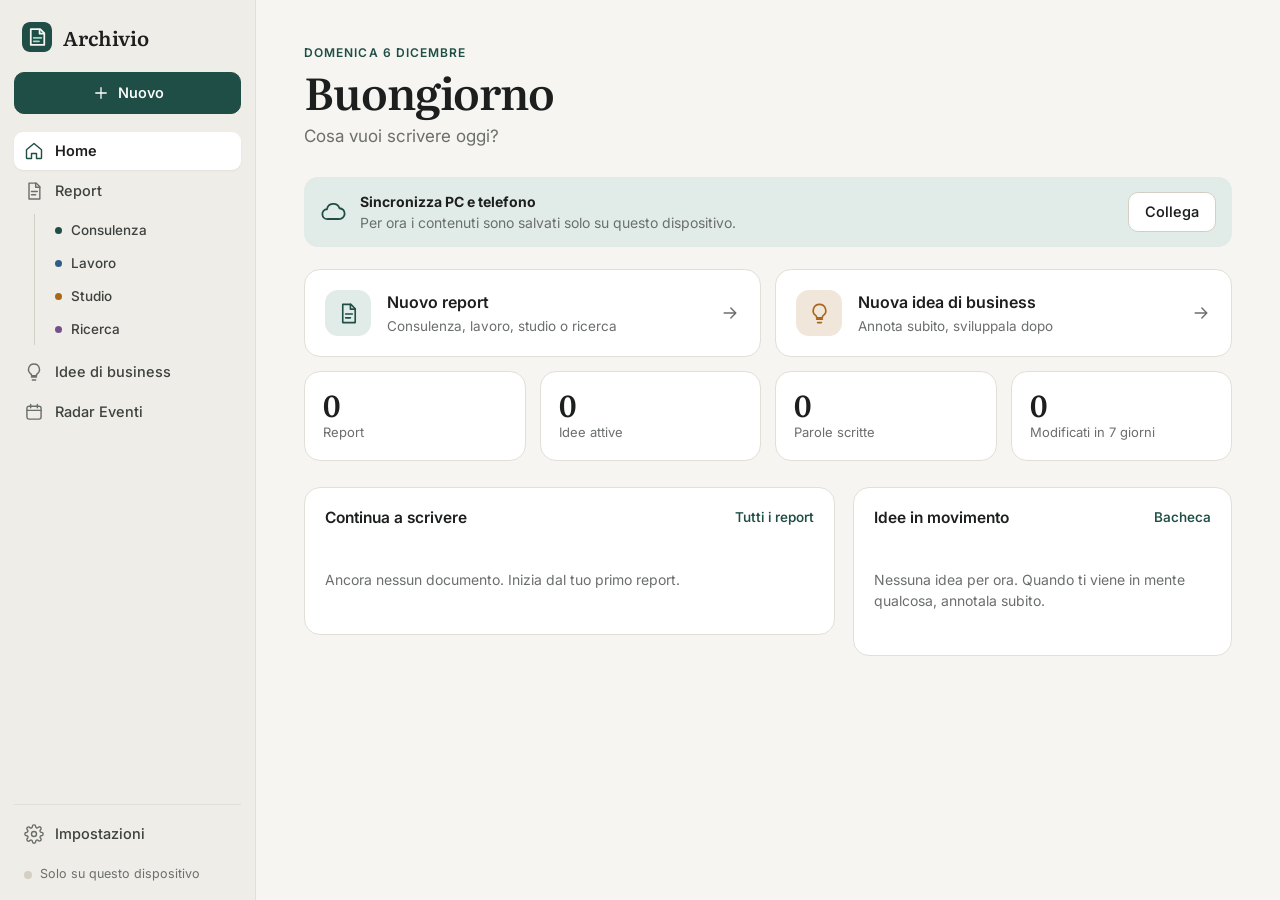
==== commit d31905d3: "Radar Eventi: sezione eventi con timeline, filtri, scadenze e note post-evento - Timeline con 'Pross" ====
--- a/index.html
+++ b/index.html
@@ -62,6 +62,14 @@
     <symbol id="i-phone" viewBox="0 0 24 24"><rect x="6.5" y="2.5" width="11" height="19" rx="2.5"/><path d="M11 18.5h2"/></symbol>
     <symbol id="i-download" viewBox="0 0 24 24"><path d="M12 3.5v11M7.5 10l4.5 4.5 4.5-4.5M4.5 20.5h15"/></symbol>
     <symbol id="i-palette" viewBox="0 0 24 24"><path d="M12 3a9 9 0 1 0 0 18c1 0 1.5-.7 1.5-1.5 0-.4-.2-.8-.4-1.1-.3-.3-.4-.7-.4-1.1 0-.8.7-1.5 1.5-1.5H16a5 5 0 0 0 5-5c0-4.4-4-7.8-9-7.8z"/><circle cx="7.5" cy="11" r="1"/><circle cx="10.5" cy="7" r="1"/><circle cx="15" cy="7.5" r="1"/></symbol>
+    <symbol id="i-calendar" viewBox="0 0 24 24"><rect x="3.5" y="5" width="17" height="15.5" rx="2.5"/><path d="M3.5 10h17M8 3v4M16 3v4"/></symbol>
+    <symbol id="i-pin" viewBox="0 0 24 24"><path d="M12 21s-6.5-5.8-6.5-11a6.5 6.5 0 0 1 13 0c0 5.2-6.5 11-6.5 11z"/><circle cx="12" cy="10" r="2.3"/></symbol>
+    <symbol id="i-clock" viewBox="0 0 24 24"><circle cx="12" cy="12" r="8.5"/><path d="M12 7.5V12l3 2"/></symbol>
+    <symbol id="i-external" viewBox="0 0 24 24"><path d="M14 4h6v6M20 4l-9 9M18 14v5a1.5 1.5 0 0 1-1.5 1.5h-11A1.5 1.5 0 0 1 4 19V7.5A1.5 1.5 0 0 1 5.5 6H10"/></symbol>
+    <symbol id="i-refresh" viewBox="0 0 24 24"><path d="M20 11a8 8 0 0 0-14.6-4.5L4 8M4 3.5V8h4.5M4 13a8 8 0 0 0 14.6 4.5L20 16M20 20.5V16h-4.5"/></symbol>
+    <symbol id="i-users" viewBox="0 0 24 24"><circle cx="9" cy="8" r="3.5"/><path d="M2.5 20c.6-3.5 3.2-5.5 6.5-5.5s5.9 2 6.5 5.5M16 4.8a3.5 3.5 0 0 1 0 6.4M18 14.8c2 .7 3.2 2.5 3.5 5.2"/></symbol>
+    <symbol id="i-chevron" viewBox="0 0 24 24"><path d="m6 9 6 6 6-6"/></symbol>
+    <symbol id="i-alert" viewBox="0 0 24 24"><path d="M12 3.5 2.5 20h19z"/><path d="M12 10v4.5M12 17.2v.3"/></symbol>
     <symbol id="i-arrow" viewBox="0 0 24 24"><path d="M5 12h14M13 6l6 6-6 6"/></symbol>
   </defs>
 </svg>
@@ -83,6 +91,7 @@
       <a href="#/report" data-nav="report"><svg><use href="#i-doc"/></svg><span>Report</span><em data-count="report"></em></a>
       <div class="side-sub" id="side-cats"></div>
       <a href="#/idee" data-nav="idee"><svg><use href="#i-bulb"/></svg><span>Idee di business</span><em data-count="idea"></em></a>
+      <a href="#/eventi" data-nav="eventi"><svg><use href="#i-calendar"/></svg><span>Radar Eventi</span><em id="count-eventi"></em></a>
     </nav>
 
     <div class="side-foot">
@@ -96,7 +105,7 @@
 
     <!-- HOME -->
     <section class="view" id="view-home" hidden>
-      <div class="mobile-top"><span class="brand-sm"><img src="icon.svg" alt="" width="26" height="26">Archivio</span><div class="sync" data-sync><i></i><span></span></div></div>
+      <div class="mobile-top"><span class="brand-sm"><img src="icon.svg" alt="" width="26" height="26">Archivio</span><div class="mobile-top-right"><div class="sync" data-sync><i></i><span></span></div><a class="icon-btn" href="#/impostazioni" aria-label="Impostazioni"><svg><use href="#i-gear"/></svg></a></div></div>
       <header class="hero">
         <p class="eyebrow" id="home-date"></p>
         <h1 id="home-greeting">Ciao</h1>
@@ -129,16 +138,22 @@
           <header class="panel-head"><h2>Continua a scrivere</h2><a href="#/report">Tutti i report</a></header>
           <div class="recent" id="home-recent"></div>
         </section>
-        <section class="panel">
-          <header class="panel-head"><h2>Idee in movimento</h2><a href="#/idee">Bacheca</a></header>
-          <div class="recent" id="home-ideas"></div>
-        </section>
+        <div class="home-side">
+          <section class="panel" id="home-events-panel" hidden>
+            <header class="panel-head"><h2>Prossimi eventi</h2><a href="#/eventi">Radar</a></header>
+            <div class="recent" id="home-events"></div>
+          </section>
+          <section class="panel">
+            <header class="panel-head"><h2>Idee in movimento</h2><a href="#/idee">Bacheca</a></header>
+            <div class="recent" id="home-ideas"></div>
+          </section>
+        </div>
       </div>
     </section>
 
     <!-- REPORT -->
     <section class="view" id="view-report" hidden>
-      <div class="mobile-top"><span class="brand-sm"><img src="icon.svg" alt="" width="26" height="26">Archivio</span><div class="sync" data-sync><i></i><span></span></div></div>
+      <div class="mobile-top"><span class="brand-sm"><img src="icon.svg" alt="" width="26" height="26">Archivio</span><div class="mobile-top-right"><div class="sync" data-sync><i></i><span></span></div><a class="icon-btn" href="#/impostazioni" aria-label="Impostazioni"><svg><use href="#i-gear"/></svg></a></div></div>
       <header class="view-head">
         <div>
           <p class="eyebrow">Archivio</p>
@@ -162,7 +177,7 @@
 
     <!-- IDEE -->
     <section class="view" id="view-idee" hidden>
-      <div class="mobile-top"><span class="brand-sm"><img src="icon.svg" alt="" width="26" height="26">Archivio</span><div class="sync" data-sync><i></i><span></span></div></div>
+      <div class="mobile-top"><span class="brand-sm"><img src="icon.svg" alt="" width="26" height="26">Archivio</span><div class="mobile-top-right"><div class="sync" data-sync><i></i><span></span></div><a class="icon-btn" href="#/impostazioni" aria-label="Impostazioni"><svg><use href="#i-gear"/></svg></a></div></div>
       <header class="view-head">
         <div>
           <p class="eyebrow">Bacheca</p>
@@ -177,9 +192,49 @@
       <div class="board" id="idea-board"></div>
     </section>
 
+    <!-- EVENTI -->
+    <section class="view" id="view-eventi" hidden>
+      <div class="mobile-top"><span class="brand-sm"><img src="icon.svg" alt="" width="26" height="26">Archivio</span><div class="mobile-top-right"><div class="sync" data-sync><i></i><span></span></div><a class="icon-btn" href="#/impostazioni" aria-label="Impostazioni"><svg><use href="#i-gear"/></svg></a></div></div>
+      <header class="view-head">
+        <div>
+          <p class="eyebrow">Radar</p>
+          <h1>Eventi</h1>
+          <p class="ev-summary" id="ev-summary"></p>
+        </div>
+        <button class="btn" data-action="ev-refresh" id="ev-refresh"><svg><use href="#i-refresh"/></svg><span>Aggiorna</span></button>
+      </header>
+
+      <div class="connect-banner" id="ev-connect" hidden>
+        <svg><use href="#i-calendar"/></svg>
+        <div><strong>Gli eventi sono nel tuo repository privato</strong><span>Collega questo dispositivo con il token per vederli.</span></div>
+        <a class="btn" href="#/impostazioni">Collega</a>
+      </div>
+
+      <div class="ev-filters" id="ev-filters">
+        <div class="segmented" id="ev-cats"></div>
+        <div class="filters-right">
+          <select class="select" id="ev-prio" aria-label="Priorità">
+            <option value="">Tutte le priorità</option>
+            <option value="alta">Priorità alta</option>
+            <option value="media">Priorità media</option>
+            <option value="bassa">Priorità bassa</option>
+          </select>
+          <select class="select" id="ev-stato" aria-label="Stato">
+            <option value="">Tutti gli stati</option>
+            <option value="da_valutare">Da valutare</option>
+            <option value="iscritto">Iscritto</option>
+            <option value="fatto">Fatto</option>
+            <option value="saltato">Saltato</option>
+          </select>
+        </div>
+      </div>
+
+      <div class="ev-timeline" id="ev-content"></div>
+    </section>
+
     <!-- IMPOSTAZIONI -->
     <section class="view" id="view-impostazioni" hidden>
-      <div class="mobile-top"><span class="brand-sm"><img src="icon.svg" alt="" width="26" height="26">Archivio</span><div class="sync" data-sync><i></i><span></span></div></div>
+      <div class="mobile-top"><span class="brand-sm"><img src="icon.svg" alt="" width="26" height="26">Archivio</span><div class="mobile-top-right"><div class="sync" data-sync><i></i><span></span></div><a class="icon-btn" href="#/impostazioni" aria-label="Impostazioni"><svg><use href="#i-gear"/></svg></a></div></div>
       <header class="view-head">
         <div>
           <p class="eyebrow">Preferenze</p>
@@ -197,7 +252,8 @@
             <div class="form">
               <label class="field"><span>Utente GitHub</span><input id="c-owner" autocomplete="off" autocapitalize="off" spellcheck="false"></label>
               <label class="field"><span>Repository dati</span><input id="c-repo" autocomplete="off" autocapitalize="off" spellcheck="false"></label>
-              <label class="field full"><span>Token di accesso</span><input id="c-token" type="password" autocomplete="off" autocapitalize="off" spellcheck="false" placeholder="github_pat_…"></label>
+              <label class="field"><span>Repository eventi</span><input id="c-events-repo" autocomplete="off" autocapitalize="off" spellcheck="false"></label>
+              <label class="field"><span>Token di accesso</span><input id="c-token" type="password" autocomplete="off" autocapitalize="off" spellcheck="false" placeholder="github_pat_…"></label>
             </div>
             <div class="row">
               <button class="btn primary" data-action="connect">Salva e collega</button>
@@ -209,7 +265,7 @@
               <ol>
                 <li>Apri <a href="https://github.com/settings/personal-access-tokens/new" target="_blank" rel="noopener">GitHub → nuovo token fine-grained</a>.</li>
                 <li>Nome <b>Archivio</b>, scadenza a scelta.</li>
-                <li><b>Repository access</b> → <i>Only select repositories</i> → <b>lavoro-dati</b>.</li>
+                <li><b>Repository access</b> → <i>Only select repositories</i> → <b>lavoro-dati</b> e <b>radar-eventi</b>.</li>
                 <li><b>Permissions</b> → <i>Contents</i> → <b>Read and write</b>.</li>
                 <li><b>Generate token</b>, copialo e incollalo qui sopra.</li>
               </ol>
@@ -268,7 +324,7 @@
   <a href="#/report" data-nav="report"><svg><use href="#i-doc"/></svg><span>Report</span></a>
   <button class="fab" data-action="new-menu" aria-label="Nuovo"><svg><use href="#i-plus"/></svg></button>
   <a href="#/idee" data-nav="idee"><svg><use href="#i-bulb"/></svg><span>Idee</span></a>
-  <a href="#/impostazioni" data-nav="impostazioni"><svg><use href="#i-gear"/></svg><span>Altro</span></a>
+  <a href="#/eventi" data-nav="eventi"><svg><use href="#i-calendar"/></svg><span>Eventi</span></a>
 </nav>
 
 <!-- ============ EDITOR ============ -->
--- a/style.css
+++ b/style.css
@@ -592,6 +592,151 @@
 }
 
 /* =========================================================
+   Radar Eventi
+   ========================================================= */
+.mobile-top-right { display: flex; align-items: center; gap: 4px; min-width: 0; }
+.ev-summary { margin: 8px 0 0; color: var(--muted); font-size: 15px; }
+.danger-text { color: var(--danger); font-weight: 600; }
+#ev-refresh.loading svg { animation: spin .9s linear infinite; }
+@keyframes spin { to { transform: rotate(360deg); } }
+
+.ev-filters { display: flex; align-items: center; justify-content: space-between; gap: 12px; margin-bottom: 26px; flex-wrap: wrap; }
+.ev-filters .select { min-width: 170px; }
+
+.ev-timeline { display: flex; flex-direction: column; gap: 30px; }
+.ev-group { position: relative; display: flex; flex-direction: column; gap: 10px; }
+.ev-group-head { display: flex; align-items: baseline; gap: 10px; margin-bottom: 2px; }
+.ev-group-head h2 { font-family: var(--serif); font-size: 22px; font-weight: 600; letter-spacing: -.01em; }
+.ev-group-head .n, .ev-archive summary .n { font-size: 13px; color: var(--muted); font-variant-numeric: tabular-nums; }
+.ev-group.soon { padding: 18px 18px 20px; border-radius: 20px; background: var(--accent-soft); }
+.ev-group.soon .ev-group-head h2 { color: var(--accent); }
+.ev-group.soon .ev-group-head::before { content: ""; width: 9px; height: 9px; border-radius: 50%; background: var(--accent); align-self: center; box-shadow: 0 0 0 4px color-mix(in srgb, var(--accent) 22%, transparent); }
+.ev-empty { margin: 0; padding: 8px 2px; color: var(--muted); font-size: 14px; list-style: none; }
+
+.ev-card { background: var(--surface); border: 1px solid var(--line); border-radius: 16px; overflow: hidden; transition: border-color .15s, box-shadow .2s; }
+.ev-card:hover { border-color: var(--line-strong); }
+.ev-card.open { box-shadow: var(--shadow); border-color: var(--line-strong); }
+.ev-card.past { opacity: .92; }
+.ev-head { display: flex; align-items: flex-start; gap: 16px; width: 100%; padding: 16px; border: 0; background: transparent; text-align: left; }
+.ev-date {
+  flex: none; display: flex; flex-direction: column; align-items: center; justify-content: center; min-width: 68px; padding: 8px 6px;
+  border-radius: 12px; background: color-mix(in srgb, var(--cat) 11%, var(--surface)); color: var(--cat); line-height: 1.1; text-align: center;
+}
+.ev-date b { font-family: var(--serif); font-size: 24px; font-weight: 650; letter-spacing: -.02em; white-space: nowrap; }
+.ev-date span { font-size: 12.5px; font-weight: 650; text-transform: uppercase; letter-spacing: .05em; margin-top: 2px; white-space: nowrap; }
+.ev-date small { font-size: 11.5px; color: var(--muted); margin-top: 3px; white-space: nowrap; }
+.ev-main { flex: 1; min-width: 0; display: flex; flex-direction: column; gap: 4px; }
+.ev-top { display: flex; align-items: center; gap: 10px; flex-wrap: wrap; }
+.ev-prio { font-size: 12px; font-weight: 600; color: var(--muted); }
+.ev-prio.alta { color: var(--accent); }
+.ev-prio.alta::before { content: "\25B2\00a0"; font-size: 9px; vertical-align: 1px; }
+.ev-name { font-family: var(--serif); font-size: 19px; font-weight: 600; line-height: 1.3; letter-spacing: -.01em; color: var(--text); }
+.ev-meta { display: flex; align-items: center; flex-wrap: wrap; gap: 2px 6px; font-size: 13.5px; color: var(--muted); }
+.ev-meta svg { width: 15px; height: 15px; }
+.ev-meta .dotsep { color: var(--line-strong); }
+.ev-badges { display: flex; flex-wrap: wrap; gap: 6px; margin-top: 6px; }
+.ev-badge { display: inline-flex; align-items: center; gap: 5px; height: 24px; padding: 0 9px; border-radius: 999px; font-size: 12.5px; font-weight: 600; background: var(--surface-2); color: var(--text-2); white-space: nowrap; }
+.ev-badge svg { width: 14px; height: 14px; stroke-width: 2; }
+.ev-badge.count.soon { background: var(--accent-soft); color: var(--accent); }
+.ev-group.soon .ev-badge.count.soon { background: var(--surface-2); }
+.ev-badge.count.now { background: var(--accent); color: var(--accent-text); }
+.ev-badge.danger { background: var(--danger); color: #fff; }
+.ev-badge.warn { background: color-mix(in srgb, var(--warn) 18%, transparent); color: var(--warn); }
+.ev-badge.muted { color: var(--muted); font-weight: 500; }
+.ev-badge.stato { background: transparent; box-shadow: inset 0 0 0 1px var(--line-strong); color: var(--muted); }
+.ev-badge.s-iscritto { box-shadow: inset 0 0 0 1px var(--accent); color: var(--accent); }
+.ev-badge.s-fatto { box-shadow: none; background: var(--surface-2); color: var(--ok); }
+.ev-badge.s-saltato { text-decoration: line-through; }
+.ev-chevron { flex: none; margin-top: 4px; color: var(--muted); transition: transform .2s; }
+.ev-card.open .ev-chevron { transform: rotate(180deg); }
+
+.ev-body { padding: 4px 20px 22px 100px; display: flex; flex-direction: column; gap: 20px; animation: fade .2s ease; }
+.ev-actions { display: flex; flex-wrap: wrap; gap: 8px; }
+.ev-facts { display: grid; grid-template-columns: 140px 1fr; gap: 10px 18px; margin: 0; padding: 16px 18px; border-radius: 12px; background: var(--bg); font-size: 14.5px; }
+.ev-facts dt { color: var(--muted); font-size: 13px; font-weight: 600; padding-top: 1px; }
+.ev-facts dd { margin: 0; color: var(--text); }
+.ev-body h4 { display: flex; align-items: center; gap: 8px; margin: 0 0 8px; font-size: 12.5px; font-weight: 650; letter-spacing: .06em; text-transform: uppercase; color: var(--muted); }
+.ev-body h4 svg { width: 16px; height: 16px; color: var(--cat); }
+.ev-body h4 .n { font-weight: 500; letter-spacing: 0; }
+.ev-why p { margin: 0; padding-left: 14px; border-left: 3px solid var(--cat); font-family: var(--serif); font-size: 17px; line-height: 1.55; color: var(--text); }
+.ev-cols { display: grid; grid-template-columns: 1fr 1fr; gap: 20px; }
+.ev-list { margin: 0; padding: 0; list-style: none; display: flex; flex-direction: column; gap: 6px; font-size: 14.5px; }
+.ev-list li { position: relative; padding-left: 16px; }
+.ev-list li::before { content: ""; position: absolute; left: 2px; top: .62em; width: 6px; height: 6px; border-radius: 50%; background: var(--cat); }
+.muted { color: var(--muted); }
+
+.ev-work { display: flex; flex-direction: column; gap: 18px; padding-top: 18px; border-top: 1px dashed var(--line-strong); }
+.ev-work-row { display: flex; align-items: center; gap: 14px; flex-wrap: wrap; }
+.ev-work-row h4 { margin: 0; }
+.ev-contacts, .ev-followups { margin: 0 0 8px; padding: 0; list-style: none; display: flex; flex-direction: column; gap: 6px; }
+.ev-contacts li, .ev-followups li { display: flex; align-items: flex-start; justify-content: space-between; gap: 10px; padding: 10px 12px; border-radius: 10px; background: var(--bg); font-size: 14.5px; }
+.ev-contacts li.ev-empty, .ev-followups li.ev-empty { background: transparent; padding: 2px; }
+.ev-contacts .icon-btn, .ev-followups .icon-btn { width: 32px; height: 32px; color: var(--muted); }
+.ev-contacts .icon-btn svg, .ev-followups .icon-btn svg { width: 17px; height: 17px; }
+.ev-contact-link a { color: var(--accent); font-weight: 550; }
+.ev-followups label { display: flex; align-items: flex-start; gap: 10px; cursor: pointer; flex: 1; }
+.ev-followups input[type="checkbox"] { width: 18px; height: 18px; margin: 2px 0 0; accent-color: var(--accent); flex: none; }
+.ev-followups li.done > label > span { color: var(--muted); text-decoration: line-through; }
+.ev-due { font-size: 12.5px; color: var(--muted); white-space: nowrap; }
+.ev-due.late { color: var(--danger); font-weight: 600; }
+.ev-add summary { display: inline-flex; align-items: center; gap: 6px; list-style: none; cursor: pointer; padding: 6px 10px; margin-left: -10px; border-radius: 8px; color: var(--accent); font-weight: 550; font-size: 14px; }
+.ev-add summary::-webkit-details-marker { display: none; }
+.ev-add summary:hover { background: var(--accent-soft); }
+.ev-add summary svg { width: 16px; height: 16px; }
+.ev-form { display: grid; grid-template-columns: 1fr 1fr; gap: 8px; margin-top: 8px; }
+.ev-form input { height: 40px; border: 1px solid var(--line-strong); border-radius: 10px; background: var(--surface); padding: 0 12px; outline: none; min-width: 0; }
+.ev-form input:focus { border-color: var(--accent); box-shadow: 0 0 0 3px var(--accent-soft); }
+.ev-form .wide { grid-column: 1 / -1; }
+.ev-form .btn { grid-column: 1 / -1; justify-self: start; }
+
+.ev-archive { border-top: 1px solid var(--line); padding-top: 18px; }
+.ev-archive summary { display: flex; align-items: baseline; gap: 10px; list-style: none; cursor: pointer; margin-bottom: 12px; }
+.ev-archive summary::-webkit-details-marker { display: none; }
+.ev-archive summary h2 { font-family: var(--serif); font-size: 22px; font-weight: 600; }
+.ev-archive summary .ev-chevron { margin-left: auto; align-self: center; }
+.ev-archive[open] > summary .ev-chevron { transform: rotate(180deg); }
+.ev-archive .ev-card { margin-bottom: 10px; }
+
+.ev-loading { display: flex; flex-direction: column; gap: 12px; }
+.ev-loading span { height: 110px; border-radius: 16px; background: linear-gradient(90deg, var(--surface-2), var(--surface), var(--surface-2)); background-size: 200% 100%; animation: shimmer 1.2s infinite; }
+@keyframes shimmer { to { background-position: -200% 0; } }
+
+.home-side { display: flex; flex-direction: column; gap: 18px; min-width: 0; }
+.row-icon.ev-mini { flex-direction: column; width: 44px; height: 44px; line-height: 1; gap: 1px; }
+.row-icon.ev-mini b { font-family: var(--serif); font-size: 15px; font-weight: 650; white-space: nowrap; }
+.row-icon.ev-mini span { font-size: 9.5px; font-weight: 700; text-transform: uppercase; letter-spacing: .04em; white-space: nowrap; max-width: 42px; overflow: hidden; }
+
+@media (max-width: 1180px) {
+  .ev-body { padding-left: 20px; }
+}
+@media (max-width: 820px) {
+  .mobile-top-right .icon-btn { width: 36px; height: 36px; }
+  .mobile-top .sync { max-width: none; }
+  .mobile-top-right { max-width: 62%; }
+  .mobile-top-right .sync span { max-width: 150px; }
+  .ev-filters { flex-direction: column; align-items: stretch; margin-bottom: 18px; }
+  .ev-filters .filters-right { display: grid; grid-template-columns: 1fr 1fr; gap: 8px; }
+  .ev-filters .select { min-width: 0; width: 100%; }
+  .ev-timeline { gap: 24px; }
+  .ev-group.soon { margin: 0 -8px; padding: 14px 8px 10px; border-radius: 18px; }
+  .ev-head { gap: 12px; padding: 14px 12px; }
+  .ev-date { min-width: 56px; padding: 7px 4px; }
+  .ev-date b { font-size: 20px; }
+  .ev-name { font-size: 17.5px; }
+  .ev-chevron { display: none; }
+  .ev-body { padding: 0 14px 18px; gap: 18px; }
+  .ev-actions .btn { flex: 1 1 auto; }
+  .ev-facts { grid-template-columns: 1fr; gap: 2px; padding: 14px; }
+  .ev-facts dd { margin-bottom: 10px; }
+  .ev-facts dd:last-child { margin-bottom: 0; }
+  .ev-cols { grid-template-columns: 1fr; }
+  .ev-work-row .segmented { width: 100%; }
+  .ev-form { grid-template-columns: 1fr; }
+  .ev-form input { font-size: 16px; }
+  .ev-form .btn { justify-self: stretch; }
+}
+
+/* =========================================================
    Stampa / PDF
    ========================================================= */
 @media print {
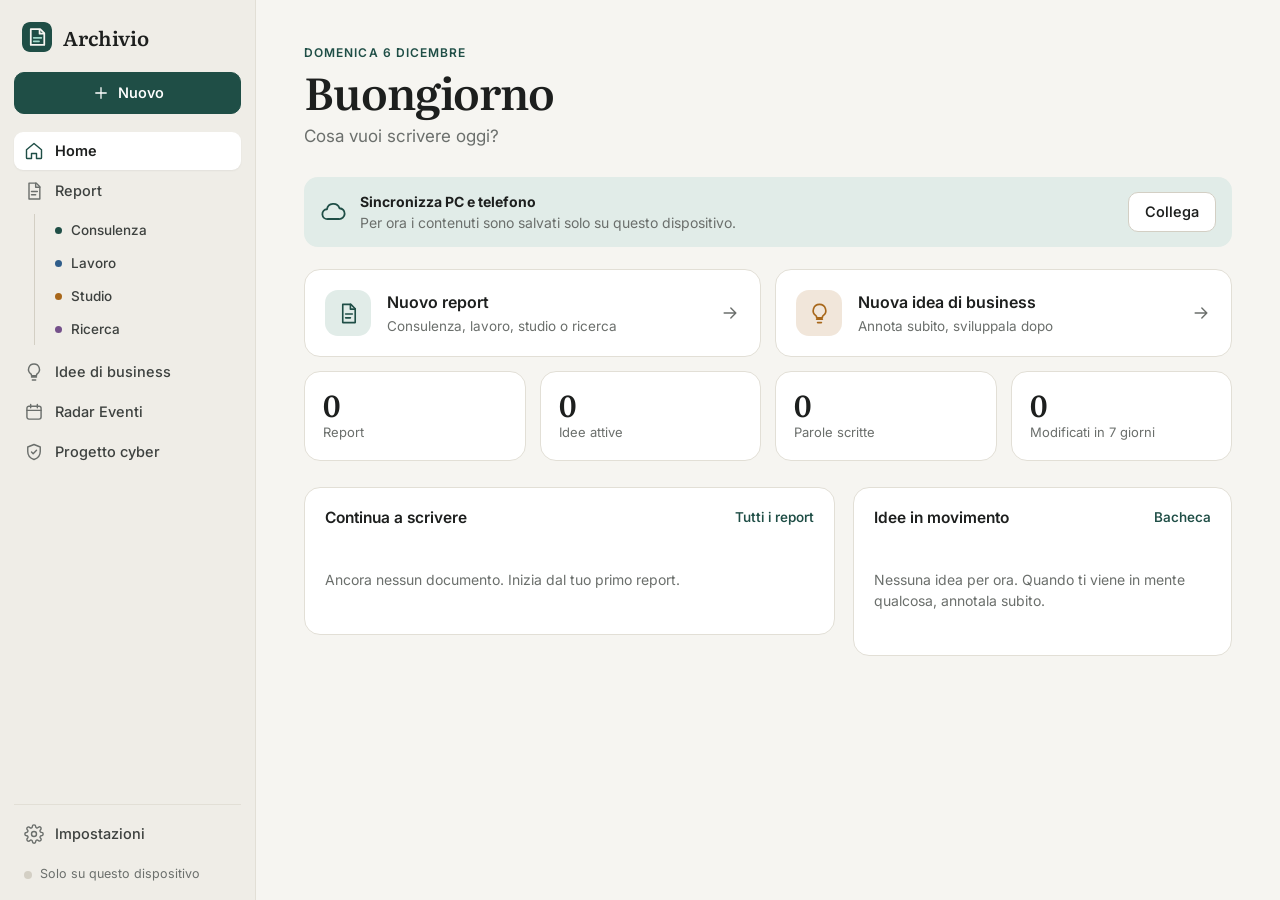
==== commit 17c221f5: "Progetto cyber: nuova sezione con conversazioni e registrazione guidata - Elenco cronologico con con" ====
--- a/index.html
+++ b/index.html
@@ -70,6 +70,7 @@
     <symbol id="i-users" viewBox="0 0 24 24"><circle cx="9" cy="8" r="3.5"/><path d="M2.5 20c.6-3.5 3.2-5.5 6.5-5.5s5.9 2 6.5 5.5M16 4.8a3.5 3.5 0 0 1 0 6.4M18 14.8c2 .7 3.2 2.5 3.5 5.2"/></symbol>
     <symbol id="i-chevron" viewBox="0 0 24 24"><path d="m6 9 6 6 6-6"/></symbol>
     <symbol id="i-alert" viewBox="0 0 24 24"><path d="M12 3.5 2.5 20h19z"/><path d="M12 10v4.5M12 17.2v.3"/></symbol>
+    <symbol id="i-shield" viewBox="0 0 24 24"><path d="M12 3 4.5 6v5.5c0 4.6 3.2 8.2 7.5 9.5 4.3-1.3 7.5-4.9 7.5-9.5V6z"/><path d="m9 12 2 2 4-4"/></symbol>
     <symbol id="i-arrow" viewBox="0 0 24 24"><path d="M5 12h14M13 6l6 6-6 6"/></symbol>
   </defs>
 </svg>
@@ -92,6 +93,7 @@
       <div class="side-sub" id="side-cats"></div>
       <a href="#/idee" data-nav="idee"><svg><use href="#i-bulb"/></svg><span>Idee di business</span><em data-count="idea"></em></a>
       <a href="#/eventi" data-nav="eventi"><svg><use href="#i-calendar"/></svg><span>Radar Eventi</span><em id="count-eventi"></em></a>
+      <a href="#/cyber" data-nav="cyber"><svg><use href="#i-shield"/></svg><span>Progetto cyber</span><em id="count-cyber" title="Conversazioni del mese"></em></a>
     </nav>
 
     <div class="side-foot">
@@ -201,7 +203,10 @@
           <h1>Eventi</h1>
           <p class="ev-summary" id="ev-summary"></p>
         </div>
-        <button class="btn" data-action="ev-refresh" id="ev-refresh"><svg><use href="#i-refresh"/></svg><span>Aggiorna</span></button>
+        <div class="head-actions">
+          <button class="btn" data-action="ev-ics" id="ev-ics" title="Scarica il calendario da importare nel telefono"><svg><use href="#i-download"/></svg><span>Calendario</span></button>
+          <button class="btn" data-action="ev-refresh" id="ev-refresh"><svg><use href="#i-refresh"/></svg><span>Aggiorna</span></button>
+        </div>
       </header>
 
       <div class="connect-banner" id="ev-connect" hidden>
@@ -232,6 +237,18 @@
       <div class="ev-timeline" id="ev-content"></div>
     </section>
 
+    <!-- PROGETTO CYBER -->
+    <section class="view" id="view-cyber" hidden>
+      <div class="mobile-top"><span class="brand-sm"><img src="icon.svg" alt="" width="26" height="26">Archivio</span><div class="mobile-top-right"><div class="sync" data-sync><i></i><span></span></div><a class="icon-btn" href="#/impostazioni" aria-label="Impostazioni"><svg><use href="#i-gear"/></svg></a></div></div>
+      <header class="view-head">
+        <div>
+          <p class="eyebrow">Progetto cyber</p>
+          <h1>Conversazioni</h1>
+        </div>
+      </header>
+      <div id="cy-content"></div>
+    </section>
+
     <!-- IMPOSTAZIONI -->
     <section class="view" id="view-impostazioni" hidden>
       <div class="mobile-top"><span class="brand-sm"><img src="icon.svg" alt="" width="26" height="26">Archivio</span><div class="mobile-top-right"><div class="sync" data-sync><i></i><span></span></div><a class="icon-btn" href="#/impostazioni" aria-label="Impostazioni"><svg><use href="#i-gear"/></svg></a></div></div>
@@ -253,6 +270,7 @@
               <label class="field"><span>Utente GitHub</span><input id="c-owner" autocomplete="off" autocapitalize="off" spellcheck="false"></label>
               <label class="field"><span>Repository dati</span><input id="c-repo" autocomplete="off" autocapitalize="off" spellcheck="false"></label>
               <label class="field"><span>Repository eventi</span><input id="c-events-repo" autocomplete="off" autocapitalize="off" spellcheck="false"></label>
+              <label class="field"><span>Repository progetto cyber</span><input id="c-cyber-repo" autocomplete="off" autocapitalize="off" spellcheck="false"></label>
               <label class="field"><span>Token di accesso</span><input id="c-token" type="password" autocomplete="off" autocapitalize="off" spellcheck="false" placeholder="github_pat_…"></label>
             </div>
             <div class="row">
@@ -265,7 +283,7 @@
               <ol>
                 <li>Apri <a href="https://github.com/settings/personal-access-tokens/new" target="_blank" rel="noopener">GitHub → nuovo token fine-grained</a>.</li>
                 <li>Nome <b>Archivio</b>, scadenza a scelta.</li>
-                <li><b>Repository access</b> → <i>Only select repositories</i> → <b>lavoro-dati</b> e <b>radar-eventi</b>.</li>
+                <li><b>Repository access</b> → <i>Only select repositories</i> → <b>lavoro-dati</b>, <b>radar-eventi</b> e <b>progetto-cyber</b>.</li>
                 <li><b>Permissions</b> → <i>Contents</i> → <b>Read and write</b>.</li>
                 <li><b>Generate token</b>, copialo e incollalo qui sopra.</li>
               </ol>
@@ -323,7 +341,7 @@
   <a href="#/home" data-nav="home"><svg><use href="#i-home"/></svg><span>Home</span></a>
   <a href="#/report" data-nav="report"><svg><use href="#i-doc"/></svg><span>Report</span></a>
   <button class="fab" data-action="new-menu" aria-label="Nuovo"><svg><use href="#i-plus"/></svg></button>
-  <a href="#/idee" data-nav="idee"><svg><use href="#i-bulb"/></svg><span>Idee</span></a>
+  <a href="#/cyber" data-nav="cyber"><svg><use href="#i-shield"/></svg><span>Cyber</span></a>
   <a href="#/eventi" data-nav="eventi"><svg><use href="#i-calendar"/></svg><span>Eventi</span></a>
 </nav>
 
@@ -408,11 +426,18 @@
   <footer class="w-status" id="w-status"></footer>
 </div>
 
+<!-- ============ PROGETTO CYBER: REGISTRAZIONE GUIDATA ============ -->
+<div class="cy-wizard" id="cy-wizard" hidden></div>
+
 <!-- ============ MENU E FOGLI ============ -->
 <div class="scrim" id="scrim" hidden></div>
 
 <div class="menu sheet" id="menu-new" hidden role="menu">
   <p class="menu-title">Crea nuovo</p>
+  <a class="menu-item big" href="#/cyber/conversazioni/nuova">
+    <span class="quick-icon"><svg><use href="#i-users"/></svg></span>
+    <span><strong>Conversazione</strong><small>Progetto cyber, due minuti dopo l’appuntamento</small></span>
+  </a>
   <button class="menu-item big" data-action="new" data-section="report">
     <span class="quick-icon"><svg><use href="#i-doc"/></svg></span>
     <span><strong>Report</strong><small>Consulenza, lavoro, studio, ricerca</small></span>
@@ -462,6 +487,7 @@
 <div class="toast" id="toast" hidden></div>
 
 <script src="vendor/quill.js"></script>
+<script src="cyber.js"></script>
 <script src="app.js"></script>
 </body>
 </html>
--- a/style.css
+++ b/style.css
@@ -597,7 +597,11 @@
 .mobile-top-right { display: flex; align-items: center; gap: 4px; min-width: 0; }
 .ev-summary { margin: 8px 0 0; color: var(--muted); font-size: 15px; }
 .danger-text { color: var(--danger); font-weight: 600; }
-#ev-refresh.loading svg { animation: spin .9s linear infinite; }
+#ev-refresh.loading svg, #ev-ics.loading svg { animation: spin .9s linear infinite; }
+#view-eventi .view-head .head-actions { flex-wrap: nowrap; }
+@media (max-width: 820px) {
+  #view-eventi .view-head .head-actions { width: 100%; display: grid; grid-template-columns: 1fr 1fr; }
+}
 @keyframes spin { to { transform: rotate(360deg); } }
 
 .ev-filters { display: flex; align-items: center; justify-content: space-between; gap: 12px; margin-bottom: 26px; flex-wrap: wrap; }
@@ -737,6 +741,121 @@
 }
 
 /* =========================================================
+   Progetto cyber (sobrio: si usa, non si mostra)
+   ========================================================= */
+.cy-counter {
+  display: grid; grid-template-columns: auto 1fr auto; align-items: center; gap: 24px;
+  padding: 20px 24px; margin-bottom: 18px; background: var(--surface); border: 1px solid var(--line); border-radius: 16px;
+}
+.cy-counter-main { display: flex; flex-direction: column; line-height: 1; }
+.cy-counter-main b { font-family: var(--serif); font-size: 64px; font-weight: 600; letter-spacing: -.03em; color: var(--accent); font-variant-numeric: tabular-nums; }
+.cy-counter-main span { margin-top: 6px; font-size: 14px; color: var(--muted); }
+.cy-counter-side { display: flex; gap: 28px; margin: 0; flex-wrap: wrap; }
+.cy-counter-side div { display: flex; flex-direction: column; gap: 2px; }
+.cy-counter-side dt { font-size: 12.5px; color: var(--muted); }
+.cy-counter-side dd { margin: 0; font-size: 20px; font-weight: 600; font-variant-numeric: tabular-nums; }
+.cy-new { height: 46px; padding: 0 18px; font-size: 15px; }
+
+.cy-warn { display: flex; align-items: center; gap: 8px; padding: 10px 14px; border-radius: 10px; background: color-mix(in srgb, var(--warn) 14%, transparent); color: var(--text); font-size: 14px; }
+.cy-warn svg { color: var(--warn); width: 18px; height: 18px; }
+.cy-toolbar { margin: 4px 0 18px; }
+.cy-toolbar .select { min-width: 240px; }
+
+.cy-month { margin-bottom: 22px; }
+.cy-month h2 { display: flex; align-items: baseline; gap: 8px; margin: 0 0 8px; font-size: 13px; font-weight: 650; letter-spacing: .06em; text-transform: uppercase; color: var(--muted); }
+.cy-month h2 span { font-weight: 500; letter-spacing: 0; }
+.cy-list { list-style: none; margin: 0; padding: 0; background: var(--surface); border: 1px solid var(--line); border-radius: 14px; overflow: hidden; }
+.cy-list li + li { border-top: 1px solid var(--line); }
+.cy-row { display: flex; gap: 16px; padding: 14px 18px; }
+.cy-row:hover { background: var(--surface-2); }
+.cy-date { flex: none; width: 56px; font-size: 13.5px; font-weight: 600; color: var(--muted); padding-top: 1px; font-variant-numeric: tabular-nums; }
+.cy-main { flex: 1; min-width: 0; display: flex; flex-direction: column; gap: 4px; }
+.cy-who { font-size: 14px; color: var(--text-2); display: flex; align-items: center; gap: 4px; flex-wrap: wrap; }
+.cy-who b { color: var(--text); }
+.cy-recall svg { width: 15px; height: 15px; color: var(--accent); vertical-align: -2px; }
+.cy-quote { font-family: var(--serif); font-size: 16px; line-height: 1.45; color: var(--text); }
+.cy-tags { display: flex; gap: 6px; flex-wrap: wrap; margin-top: 2px; }
+.cy-tag { display: inline-flex; align-items: center; height: 22px; padding: 0 8px; border-radius: 999px; font-size: 12px; font-weight: 600; white-space: nowrap; }
+.cy-tag.conferma { background: color-mix(in srgb, var(--ok) 15%, transparent); color: var(--ok); }
+.cy-tag.smentisce { background: color-mix(in srgb, var(--danger) 13%, transparent); color: var(--danger); }
+
+.cy-back { display: inline-flex; align-items: center; gap: 4px; margin: -8px 0 14px -6px; padding: 6px; border-radius: 8px; color: var(--muted); font-size: 14px; font-weight: 550; }
+.cy-back:hover { color: var(--text); background: var(--hover); }
+.cy-back svg { width: 18px; height: 18px; }
+.cy-detail { max-width: 760px; background: var(--surface); border: 1px solid var(--line); border-radius: 16px; padding: 24px 28px; }
+.cy-detail header { margin-bottom: 18px; }
+.cy-detail-date { margin: 0 0 4px; font-size: 13px; color: var(--muted); }
+.cy-detail-date::first-letter { text-transform: uppercase; }
+.cy-detail h2 { font-family: var(--serif); font-size: 26px; font-weight: 600; }
+.cy-detail-meta { margin: 6px 0 0; color: var(--muted); font-size: 14.5px; }
+.cy-detail section { padding: 16px 0; border-top: 1px solid var(--line); }
+.cy-detail h3 { margin: 0 0 8px; font-size: 12.5px; font-weight: 650; letter-spacing: .06em; text-transform: uppercase; color: var(--muted); }
+.cy-detail blockquote { margin: 0; padding-left: 14px; border-left: 3px solid var(--accent); font-family: var(--serif); font-size: 18px; line-height: 1.6; white-space: pre-wrap; }
+.cy-pre { margin: 0; white-space: pre-wrap; line-height: 1.6; }
+.cy-ass { list-style: none; margin: 0; padding: 0; display: flex; flex-direction: column; gap: 10px; }
+.cy-ass li { display: flex; gap: 10px; align-items: flex-start; font-size: 14.5px; }
+.cy-actions { display: flex; gap: 8px; padding-top: 16px; border-top: 1px solid var(--line); }
+
+/* Registrazione guidata */
+.cy-wizard {
+  position: fixed; inset: 0; z-index: 110; display: grid; grid-template-rows: auto 1fr auto;
+  background: var(--bg); animation: fade .15s ease; height: 100vh; height: 100dvh;
+}
+.cy-w-top { display: flex; align-items: center; gap: 12px; padding: calc(8px + env(safe-area-inset-top)) 12px 8px; border-bottom: 1px solid var(--line); }
+.cy-progress { flex: 1; height: 6px; border-radius: 3px; background: var(--surface-2); overflow: hidden; }
+.cy-progress span { display: block; height: 100%; background: var(--accent); border-radius: 3px; transition: width .2s ease; }
+.cy-step { font-size: 13px; color: var(--muted); font-variant-numeric: tabular-nums; min-width: 38px; text-align: right; }
+.cy-w-body { width: 100%; max-width: 640px; margin: 0 auto; padding: 32px 20px 24px; overflow-y: auto; }
+.cy-w-body h2 { font-family: var(--serif); font-size: 28px; font-weight: 600; line-height: 1.2; margin-bottom: 8px; }
+.cy-help { margin: 0 0 16px; color: var(--muted); font-size: 15px; }
+.cy-input { width: 100%; margin-top: 10px; padding: 12px 14px; border: 1.5px solid var(--line-strong); border-radius: 12px; background: var(--surface); font-size: 18px; outline: none; }
+.cy-input:focus { border-color: var(--accent); box-shadow: 0 0 0 3px var(--accent-soft); }
+.cy-initials { max-width: 180px; font-size: 26px; font-weight: 600; letter-spacing: .06em; text-transform: uppercase; }
+.cy-text { min-height: 38vh; resize: vertical; font-family: var(--serif); line-height: 1.55; }
+.cy-choices { display: flex; flex-direction: column; gap: 8px; margin-top: 14px; }
+.cy-choice { height: 54px; padding: 0 18px; border: 1.5px solid var(--line-strong); border-radius: 12px; background: var(--surface); font-size: 17px; font-weight: 550; text-align: left; }
+.cy-choice:hover { border-color: var(--accent); }
+.cy-choice.on { border-color: var(--accent); background: var(--accent-soft); color: var(--accent); }
+.cy-chips { display: flex; flex-wrap: wrap; gap: 8px; margin-top: 12px; }
+.cy-chip { height: 38px; padding: 0 14px; border: 1px solid var(--line-strong); border-radius: 999px; background: var(--surface); font-size: 15px; }
+.cy-chip.on { border-color: var(--accent); background: var(--accent-soft); color: var(--accent); font-weight: 600; }
+.cy-ass-pick { list-style: none; margin: 12px 0 0; padding: 0; display: flex; flex-direction: column; gap: 12px; }
+.cy-ass-pick li { padding: 14px; border: 1px solid var(--line); border-radius: 12px; background: var(--surface); }
+.cy-ass-pick p { margin: 0 0 10px; font-size: 15px; line-height: 1.45; }
+.cy-ass-pick .segmented { width: 100%; }
+.cy-ass-pick .segmented button { flex: 1; justify-content: center; }
+.cy-grav { display: inline-block; margin-right: 4px; padding: 1px 7px; border-radius: 6px; font-size: 11.5px; font-weight: 700; text-transform: uppercase; letter-spacing: .04em; background: var(--surface-2); color: var(--muted); }
+.cy-grav.fatale { background: color-mix(in srgb, var(--danger) 14%, transparent); color: var(--danger); }
+.cy-grav.seria { background: color-mix(in srgb, var(--warn) 16%, transparent); color: var(--warn); }
+.cy-summary pre { margin: 12px 0 0; padding: 16px; border-radius: 12px; background: var(--surface); border: 1px solid var(--line); white-space: pre-wrap; word-break: break-word; font-family: var(--mono); font-size: 13.5px; line-height: 1.55; }
+.cy-msg { display: flex; gap: 10px; margin-top: 14px; padding: 12px 14px; border-radius: 12px; font-size: 14.5px; line-height: 1.5; }
+.cy-msg svg { flex: none; width: 20px; height: 20px; margin-top: 1px; }
+.cy-msg.err { background: color-mix(in srgb, var(--danger) 12%, transparent); color: var(--danger); }
+.cy-msg.warn { background: color-mix(in srgb, var(--warn) 15%, transparent); color: var(--text); }
+.cy-msg.warn svg { color: var(--warn); }
+.cy-w-foot { display: flex; justify-content: space-between; gap: 10px; padding: 10px 16px calc(10px + env(safe-area-inset-bottom)); border-top: 1px solid var(--line); background: var(--bg); }
+.cy-w-foot .btn { height: 48px; font-size: 16px; }
+.cy-w-foot .btn.primary { flex: 1; max-width: 320px; margin-left: auto; }
+
+@media (max-width: 820px) {
+  .cy-counter { grid-template-columns: 1fr; gap: 14px; padding: 18px; }
+  .cy-counter-main b { font-size: 56px; }
+  .cy-counter-side { gap: 18px; }
+  .cy-counter-side dd { font-size: 18px; }
+  .cy-new { width: 100%; }
+  .cy-toolbar .select { width: 100%; min-width: 0; }
+  .cy-row { gap: 12px; padding: 14px; }
+  .cy-date { width: 46px; font-size: 13px; }
+  .cy-quote { font-size: 15.5px; }
+  .cy-detail { padding: 18px; }
+  .cy-detail h2 { font-size: 22px; }
+  .cy-w-body { padding: 22px 16px; }
+  .cy-w-body h2 { font-size: 24px; }
+  .cy-input { font-size: 17px; }
+  .cy-text { min-height: 34vh; }
+}
+
+/* =========================================================
    Stampa / PDF
    ========================================================= */
 @media print {
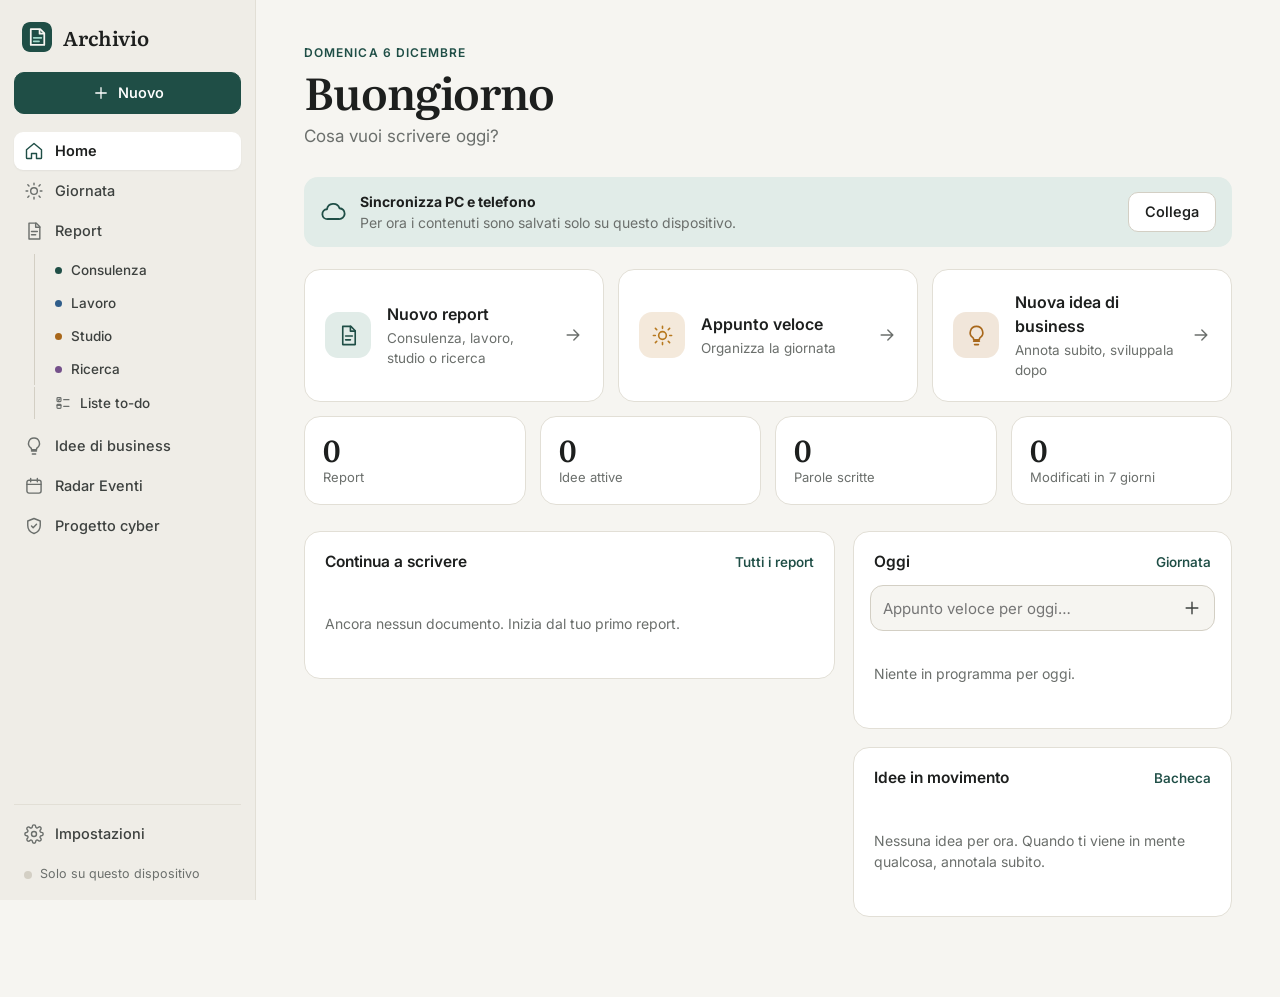
==== commit 23e6d472: "Giornata, liste to-do e startup con griglie di prezzi e costi - Report: pagina bianca senza sezioni " ====
--- a/index.html
+++ b/index.html
@@ -72,6 +72,10 @@
     <symbol id="i-alert" viewBox="0 0 24 24"><path d="M12 3.5 2.5 20h19z"/><path d="M12 10v4.5M12 17.2v.3"/></symbol>
     <symbol id="i-shield" viewBox="0 0 24 24"><path d="M12 3 4.5 6v5.5c0 4.6 3.2 8.2 7.5 9.5 4.3-1.3 7.5-4.9 7.5-9.5V6z"/><path d="m9 12 2 2 4-4"/></symbol>
     <symbol id="i-arrow" viewBox="0 0 24 24"><path d="M5 12h14M13 6l6 6-6 6"/></symbol>
+    <symbol id="i-sun" viewBox="0 0 24 24"><circle cx="12" cy="12" r="4"/><path d="M12 2.5v2M12 19.5v2M4.6 4.6l1.4 1.4M18 18l1.4 1.4M2.5 12h2M19.5 12h2M4.6 19.4 6 18M18 6l1.4-1.4"/></symbol>
+    <symbol id="i-folder" viewBox="0 0 24 24"><path d="M3 6.5A1.5 1.5 0 0 1 4.5 5h4.3l2 2.5h8.7A1.5 1.5 0 0 1 21 9v9.5a1.5 1.5 0 0 1-1.5 1.5h-15A1.5 1.5 0 0 1 3 18.5z"/></symbol>
+    <symbol id="i-grid" viewBox="0 0 24 24"><rect x="3.5" y="4" width="17" height="16" rx="2"/><path d="M3.5 9.5h17M3.5 14.5h17M9.5 4v16"/></symbol>
+    <symbol id="i-bell" viewBox="0 0 24 24"><path d="M6 16.5V11a6 6 0 0 1 12 0v5.5l1.5 2h-15zM10 21h4"/></symbol>
   </defs>
 </svg>
 
@@ -89,8 +93,10 @@
 
     <nav class="side-nav">
       <a href="#/home" data-nav="home"><svg><use href="#i-home"/></svg><span>Home</span></a>
+      <a href="#/giornata" data-nav="giornata"><svg><use href="#i-sun"/></svg><span>Giornata</span><em id="count-giornata" title="Appunti ancora da fare oggi"></em></a>
       <a href="#/report" data-nav="report"><svg><use href="#i-doc"/></svg><span>Report</span><em data-count="report"></em></a>
       <div class="side-sub" id="side-cats"></div>
+      <div class="side-sub side-sub-todo"><a href="#/todo" data-nav="todo"><svg><use href="#i-check"/></svg><span>Liste to-do</span><em id="count-todo"></em></a></div>
       <a href="#/idee" data-nav="idee"><svg><use href="#i-bulb"/></svg><span>Idee di business</span><em data-count="idea"></em></a>
       <a href="#/eventi" data-nav="eventi"><svg><use href="#i-calendar"/></svg><span>Radar Eventi</span><em id="count-eventi"></em></a>
       <a href="#/cyber" data-nav="cyber"><svg><use href="#i-shield"/></svg><span>Progetto cyber</span><em id="count-cyber" title="Conversazioni del mese"></em></a>
@@ -126,6 +132,11 @@
           <span class="quick-text"><strong>Nuovo report</strong><span>Consulenza, lavoro, studio o ricerca</span></span>
           <svg class="quick-arrow"><use href="#i-arrow"/></svg>
         </button>
+        <a class="quick-card" href="#/giornata?nuovo=1">
+          <span class="quick-icon day"><svg><use href="#i-sun"/></svg></span>
+          <span class="quick-text"><strong>Appunto veloce</strong><span>Organizza la giornata</span></span>
+          <svg class="quick-arrow"><use href="#i-arrow"/></svg>
+        </a>
         <button class="quick-card" data-action="new" data-section="idea">
           <span class="quick-icon idea"><svg><use href="#i-bulb"/></svg></span>
           <span class="quick-text"><strong>Nuova idea di business</strong><span>Annota subito, sviluppala dopo</span></span>
@@ -141,6 +152,10 @@
           <div class="recent" id="home-recent"></div>
         </section>
         <div class="home-side">
+          <section class="panel">
+            <header class="panel-head"><h2>Oggi</h2><a href="#/giornata">Giornata</a></header>
+            <div id="home-giornata"></div>
+          </section>
           <section class="panel" id="home-events-panel" hidden>
             <header class="panel-head"><h2>Prossimi eventi</h2><a href="#/eventi">Radar</a></header>
             <div class="recent" id="home-events"></div>
@@ -161,7 +176,10 @@
           <p class="eyebrow">Archivio</p>
           <h1>Report</h1>
         </div>
-        <button class="btn primary hide-phone" data-action="new" data-section="report"><svg><use href="#i-plus"/></svg><span>Nuovo report</span></button>
+        <div class="head-actions report-actions">
+          <a class="btn" href="#/todo"><svg><use href="#i-check"/></svg><span>Liste to-do</span></a>
+          <button class="btn primary hide-phone" data-action="new" data-section="report"><svg><use href="#i-plus"/></svg><span>Nuovo report</span></button>
+        </div>
       </header>
       <div class="filters">
         <div class="segmented" id="report-cats" role="tablist"></div>
@@ -175,6 +193,33 @@
         </div>
       </div>
       <div class="doc-grid" id="report-grid"></div>
+    </section>
+
+    <!-- GIORNATA -->
+    <section class="view" id="view-giornata" hidden>
+      <div class="mobile-top"><span class="brand-sm"><img src="icon.svg" alt="" width="26" height="26">Archivio</span><div class="mobile-top-right"><div class="sync" data-sync><i></i><span></span></div><a class="icon-btn" href="#/impostazioni" aria-label="Impostazioni"><svg><use href="#i-gear"/></svg></a></div></div>
+      <header class="view-head">
+        <div>
+          <p class="eyebrow">Organizzazione</p>
+          <h1>Giornata</h1>
+        </div>
+      </header>
+      <div id="gi-content"></div>
+    </section>
+
+    <!-- LISTE TO-DO (report) -->
+    <section class="view" id="view-todo" hidden>
+      <div class="mobile-top"><span class="brand-sm"><img src="icon.svg" alt="" width="26" height="26">Archivio</span><div class="mobile-top-right"><div class="sync" data-sync><i></i><span></span></div><a class="icon-btn" href="#/impostazioni" aria-label="Impostazioni"><svg><use href="#i-gear"/></svg></a></div></div>
+      <header class="view-head">
+        <div>
+          <p class="eyebrow"><a href="#/report">Report</a></p>
+          <h1 id="td-title">Liste to-do</h1>
+        </div>
+        <div class="head-actions" id="td-head-actions">
+          <button class="btn primary" data-action="new-todo"><svg><use href="#i-plus"/></svg><span>Nuova lista</span></button>
+        </div>
+      </header>
+      <div id="td-content"></div>
     </section>
 
     <!-- IDEE -->
@@ -243,9 +288,10 @@
       <header class="view-head">
         <div>
           <p class="eyebrow">Progetto cyber</p>
-          <h1>Conversazioni</h1>
-        </div>
-      </header>
+          <h1 id="cy-title">Startup</h1>
+        </div>
+      </header>
+      <nav class="segmented sp-tabs" id="cy-tabs" aria-label="Sezioni del progetto"></nav>
       <div id="cy-content"></div>
     </section>
 
@@ -339,8 +385,9 @@
 <!-- ============ TAB BAR (telefono) ============ -->
 <nav class="tabbar">
   <a href="#/home" data-nav="home"><svg><use href="#i-home"/></svg><span>Home</span></a>
+  <a href="#/giornata" data-nav="giornata"><svg><use href="#i-sun"/></svg><span>Giornata</span></a>
+  <button class="fab" data-action="new-menu" aria-label="Nuovo"><svg><use href="#i-plus"/></svg></button>
   <a href="#/report" data-nav="report"><svg><use href="#i-doc"/></svg><span>Report</span></a>
-  <button class="fab" data-action="new-menu" aria-label="Nuovo"><svg><use href="#i-plus"/></svg></button>
   <a href="#/cyber" data-nav="cyber"><svg><use href="#i-shield"/></svg><span>Cyber</span></a>
   <a href="#/eventi" data-nav="eventi"><svg><use href="#i-calendar"/></svg><span>Eventi</span></a>
 </nav>
@@ -434,6 +481,10 @@
 
 <div class="menu sheet" id="menu-new" hidden role="menu">
   <p class="menu-title">Crea nuovo</p>
+  <a class="menu-item big" href="#/giornata?nuovo=1">
+    <span class="quick-icon day"><svg><use href="#i-sun"/></svg></span>
+    <span><strong>Appunto veloce</strong><small>Per organizzare oggi o domani</small></span>
+  </a>
   <a class="menu-item big" href="#/cyber/conversazioni/nuova">
     <span class="quick-icon"><svg><use href="#i-users"/></svg></span>
     <span><strong>Conversazione</strong><small>Progetto cyber, due minuti dopo l’appuntamento</small></span>
@@ -446,7 +497,17 @@
     <span class="quick-icon idea"><svg><use href="#i-bulb"/></svg></span>
     <span><strong>Idea di business</strong><small>Problema, soluzione, mercato</small></span>
   </button>
+  <button class="menu-item big" data-action="new-todo">
+    <span class="quick-icon"><svg><use href="#i-check"/></svg></span>
+    <span><strong>Lista to-do</strong><small>Cose da fare, da spuntare</small></span>
+  </button>
+  <a class="menu-item big" href="#/cyber/startup">
+    <span class="quick-icon cyber"><svg><use href="#i-folder"/></svg></span>
+    <span><strong>Startup</strong><small>Cartelle con documenti, griglie di prezzi e costi, to-do</small></span>
+  </a>
 </div>
+
+<div class="menu sheet sp-menu" id="sp-menu" hidden role="menu"></div>
 
 <div class="menu sheet" id="menu-more" hidden role="menu">
   <p class="menu-title">Documento</p>
@@ -488,6 +549,7 @@
 
 <script src="vendor/quill.js"></script>
 <script src="cyber.js"></script>
+<script src="spazio.js"></script>
 <script src="app.js"></script>
 </body>
 </html>
--- a/style.css
+++ b/style.css
@@ -856,13 +856,242 @@
 }
 
 /* =========================================================
+   Spazio di lavoro: giornata, liste to-do, startup e griglie
+   ========================================================= */
+.quick { grid-template-columns: repeat(3, 1fr); }
+.quick-icon.day, .menu-item.big .quick-icon.day { background: color-mix(in srgb, var(--warn) 16%, transparent); color: var(--warn); }
+.quick-icon.cyber { background: color-mix(in srgb, var(--c-ricerca) 15%, transparent); color: var(--c-ricerca); }
+.side-sub-todo { margin-top: -6px; }
+.side-sub-todo a svg { width: 16px; height: 16px; }
+.side-sub-todo a.active { box-shadow: none; background: var(--hover); }
+.segmented a { display: inline-flex; align-items: center; gap: 7px; height: 34px; padding: 0 13px; flex: none; border-radius: 8px; color: var(--muted); font-weight: 550; font-size: 14px; }
+.segmented a:hover { color: var(--text); }
+.segmented a[aria-pressed="true"] { background: var(--surface); color: var(--text); box-shadow: var(--shadow-sm); }
+.segmented a svg { width: 17px; height: 17px; }
+.sp-tabs { margin: -8px 0 22px; }
+.btn.small { height: 32px; padding: 0 11px; font-size: 13.5px; border-radius: 9px; gap: 6px; }
+.btn.small svg { width: 16px; height: 16px; }
+.btn[aria-pressed="true"] { background: var(--accent-soft); border-color: var(--accent); color: var(--accent); }
+.eyebrow a:hover { text-decoration: underline; }
+.sp-check-box { display: grid; place-items: center; width: 28px; height: 28px; flex: none; cursor: pointer; }
+.sp-check-box input { width: 19px; height: 19px; margin: 0; accent-color: var(--accent); cursor: pointer; }
+.sp-menu .menu-item.on { font-weight: 600; }
+.sp-menu .sp-check { margin-left: auto; color: var(--accent); }
+.sp-menu-dot { width: 20px; flex: none; }
+.sp-menu { max-height: 80vh; overflow-y: auto; }
+
+/* Giornata */
+#view-giornata .view-head, #view-todo .view-head { margin-bottom: 18px; }
+.gi-nav { display: flex; align-items: center; gap: 6px; margin-bottom: 16px; flex-wrap: wrap; max-width: 820px; }
+.gi-nav .gi-next svg { transform: rotate(180deg); }
+.gi-picker { position: relative; display: inline-grid; place-items: center; width: 38px; height: 38px; border-radius: 10px; color: var(--text-2); cursor: pointer; margin-left: auto; }
+.gi-picker:hover { background: var(--hover); }
+.gi-picker input { position: absolute; inset: 0; opacity: 0; cursor: pointer; width: 100%; }
+.gi-picker input::-webkit-calendar-picker-indicator { position: absolute; inset: 0; width: 100%; height: 100%; cursor: pointer; }
+.gi-card { max-width: 820px; background: var(--surface); border: 1px solid var(--line); border-radius: 18px; padding: 20px 22px 14px; margin-bottom: 16px; }
+.gi-head { display: flex; align-items: flex-end; justify-content: space-between; gap: 12px; margin-bottom: 14px; }
+.gi-head h2 { font-family: var(--serif); font-size: 30px; font-weight: 600; letter-spacing: -.02em; line-height: 1.1; }
+.gi-data { margin: 0 0 2px; font-size: 13.5px; color: var(--muted); }
+.gi-count { font-size: 15px; color: var(--muted); font-variant-numeric: tabular-nums; text-align: right; }
+.gi-count b { font-family: var(--serif); font-size: 26px; color: var(--accent); }
+.gi-count span { display: block; font-size: 12px; }
+.gi-head.small { align-items: center; margin-bottom: 8px; }
+.gi-head h3 { display: flex; align-items: center; gap: 8px; font-size: 15px; font-weight: 600; }
+.gi-head h3 svg { color: var(--warn); width: 18px; height: 18px; }
+.gi-head h3 span { color: var(--muted); font-weight: 500; }
+.gi-add { display: flex; align-items: center; gap: 8px; padding: 6px; border: 1.5px solid var(--line-strong); border-radius: 13px; background: var(--bg); margin-bottom: 8px; }
+.gi-add:focus-within { border-color: var(--accent); box-shadow: 0 0 0 3px var(--accent-soft); background: var(--surface); }
+.gi-add input[name="testo"] { flex: 1; min-width: 0; height: 40px; border: 0; outline: none; background: transparent; font-size: 16px; padding: 0 6px; }
+.gi-add .gi-ora { border: 0; background: var(--surface-2); height: 36px; }
+.gi-add.compact { margin: 4px 8px 6px; padding: 3px 3px 3px 6px; border-width: 1px; }
+.gi-add.compact input[name="testo"] { height: 36px; font-size: 15px; }
+.gi-ora { width: 92px; height: 32px; padding: 0 6px; border: 1px solid transparent; border-radius: 8px; background: transparent; font-size: 14px; font-variant-numeric: tabular-nums; color: var(--accent); font-weight: 600; outline: none; flex: none; }
+.gi-ora:hover, .gi-ora:focus { border-color: var(--line-strong); background: var(--surface); }
+.gi-ora::-webkit-calendar-picker-indicator { display: none; }
+/* Orario vuoto: solo l'icona dell'orologio (si tocca per scegliere l'ora) */
+.gi-ora.vuota:not(:focus) { width: 34px; color: transparent; background: url("data:image/svg+xml,%3Csvg xmlns='http://www.w3.org/2000/svg' viewBox='0 0 24 24' fill='none' stroke='%239ba19e' stroke-width='1.8' stroke-linecap='round'%3E%3Ccircle cx='12' cy='12' r='8.5'/%3E%3Cpath d='M12 7.5V12l3 2'/%3E%3C/svg%3E") center / 17px no-repeat; cursor: pointer; }
+.gi-add .gi-ora.vuota:not(:focus) { width: 40px; background-color: var(--surface-2); }
+.gi-ora.vuota::-webkit-datetime-edit { opacity: 0; }
+.gi-ora.vuota:focus::-webkit-datetime-edit { opacity: 1; }
+.gi-list { list-style: none; margin: 0; padding: 0; }
+.gi-item { display: flex; align-items: center; gap: 4px; padding: 3px 2px; }
+.gi-item + .gi-item { border-top: 1px solid var(--line); }
+.gi-item .gi-testo { flex: 1; min-width: 0; height: 38px; border: 0; border-radius: 8px; background: transparent; padding: 0 8px; font-size: 15.5px; outline: none; }
+.gi-item .gi-testo:focus { background: var(--bg); box-shadow: inset 0 0 0 1px var(--line-strong); }
+.gi-item.done .gi-testo, .gi-item.done .gi-ora { color: var(--muted); text-decoration: line-through; text-decoration-color: var(--line-strong); }
+.gi-item .icon-btn { width: 34px; height: 34px; color: var(--muted); opacity: .6; }
+.gi-item:hover .icon-btn, .gi-item .icon-btn:focus { opacity: 1; }
+.gi-quando { font-size: 12.5px; color: var(--danger); font-weight: 600; white-space: nowrap; }
+.gi-empty { margin: 10px 4px 14px; color: var(--muted); }
+.gi-fatti { margin-top: 8px; border-top: 1px dashed var(--line-strong); padding-top: 8px; }
+.gi-fatti summary, .td-fatte summary { cursor: pointer; font-size: 13px; font-weight: 600; color: var(--muted); padding: 6px 4px; list-style: none; }
+.gi-fatti summary::-webkit-details-marker, .td-fatte summary::-webkit-details-marker { display: none; }
+.gi-fatti summary::before, .td-fatte summary::before { content: "▸ "; }
+.gi-fatti[open] summary::before, .td-fatte[open] summary::before { content: "▾ "; }
+.gi-old { border-color: color-mix(in srgb, var(--warn) 40%, var(--line)); background: color-mix(in srgb, var(--warn) 5%, var(--surface)); }
+.gi-bot { display: flex; align-items: center; gap: 10px; max-width: 820px; margin: 4px 0 0; color: var(--muted); font-size: 13.5px; }
+.gi-bot svg { width: 18px; height: 18px; color: var(--accent); }
+.gi-list.compact { padding: 0 8px 6px; }
+.gi-list.compact .gi-item { padding: 5px 4px; }
+.gi-ora-txt { font-size: 13px; font-weight: 600; color: var(--accent); font-variant-numeric: tabular-nums; }
+.gi-testo-txt { flex: 1; min-width: 0; overflow: hidden; text-overflow: ellipsis; white-space: nowrap; padding-left: 4px; }
+.gi-more { display: flex; justify-content: space-between; gap: 10px; margin: 0; padding: 4px 12px 10px; font-size: 13px; }
+.gi-more a { color: var(--accent); font-weight: 550; }
+
+/* Liste to-do */
+.td-grid { display: grid; grid-template-columns: repeat(auto-fill, minmax(260px, 1fr)); gap: 16px; }
+.td-card { display: flex; flex-direction: column; min-height: 200px; padding: 18px 20px 14px; background: var(--surface); border: 1px solid var(--line); border-radius: var(--radius); transition: border-color .15s, box-shadow .2s, transform .15s; }
+.td-card:hover { border-color: var(--line-strong); box-shadow: var(--shadow); transform: translateY(-2px); }
+.td-card-top { display: flex; align-items: center; justify-content: space-between; }
+.td-card h3 { margin: 10px 0 8px; font-family: var(--serif); font-size: 19px; font-weight: 600; line-height: 1.3; }
+.td-preview { flex: 1; margin: 0; padding: 0; list-style: none; font-size: 14px; color: var(--text-2); }
+.td-preview li { position: relative; padding: 2px 0 2px 22px; overflow: hidden; text-overflow: ellipsis; white-space: nowrap; }
+.td-preview li::before { content: ""; position: absolute; left: 2px; top: 6px; width: 11px; height: 11px; border: 1.5px solid var(--line-strong); border-radius: 3px; }
+.td-preview li.muted::before { display: none; }
+.td-preview li.muted { padding-left: 0; }
+.td-card-foot { display: flex; align-items: center; gap: 10px; margin-top: 14px; font-size: 12.5px; color: var(--muted); font-variant-numeric: tabular-nums; }
+.td-bar { flex: 1; height: 6px; border-radius: 3px; background: var(--surface-2); overflow: hidden; }
+.td-bar span { display: block; height: 100%; background: var(--accent); border-radius: 3px; transition: width .25s ease; }
+
+.sp-sheet { max-width: 780px; background: var(--surface); border: 1px solid var(--line); border-radius: 18px; padding: 22px 26px 20px; }
+.sp-sheet-top { display: flex; align-items: center; justify-content: space-between; margin: -6px -10px 4px 0; }
+.sp-title { display: block; width: 100%; border: 0; outline: none; resize: none; overflow: hidden; background: transparent; padding: 0; margin: 0 0 12px; font-family: var(--serif); font-size: 32px; font-weight: 600; line-height: 1.2; letter-spacing: -.02em; color: var(--text); }
+.sp-title::placeholder { color: var(--line-strong); }
+.td-progress { display: flex; align-items: center; gap: 12px; font-size: 13px; color: var(--muted); margin-bottom: 14px; font-variant-numeric: tabular-nums; }
+.td-progress .td-bar { max-width: 240px; }
+.td-list { list-style: none; margin: 0; padding: 0; }
+.td-item { display: flex; align-items: flex-start; gap: 6px; padding: 4px 0; border-bottom: 1px solid var(--line); }
+.td-item .sp-check-box { margin-top: 5px; }
+.td-testo { flex: 1; min-width: 0; min-height: 38px; border: 0; outline: none; resize: none; overflow: hidden; background: transparent; padding: 8px 6px; font-size: 16px; line-height: 1.4; border-radius: 8px; }
+.td-testo:focus { background: var(--bg); }
+.td-item.done .td-testo { color: var(--muted); text-decoration: line-through; text-decoration-color: var(--line-strong); }
+.td-item .icon-btn { margin-top: 2px; width: 34px; height: 34px; color: var(--muted); opacity: 0; }
+.td-item:hover .icon-btn, .td-item:focus-within .icon-btn { opacity: 1; }
+.td-add { display: flex; align-items: center; gap: 6px; padding: 6px 0; }
+.td-plus { display: grid; place-items: center; width: 28px; height: 28px; color: var(--accent); }
+.td-plus svg { width: 18px; height: 18px; }
+.td-add input { flex: 1; min-width: 0; height: 40px; border: 0; outline: none; background: transparent; font-size: 16px; padding: 0 6px; border-radius: 8px; }
+.td-add input:focus { background: var(--bg); }
+.td-fatte { margin-top: 10px; }
+
+/* Griglie */
+.gr-sheet { max-width: none; padding-bottom: 12px; }
+.gr-tools { display: flex; flex-wrap: wrap; gap: 6px; }
+.gr-help { margin-top: 12px; padding: 12px 16px; border-radius: 12px; background: var(--bg); font-size: 14px; color: var(--text-2); }
+.gr-help p { margin: 0 0 6px; }
+.gr-help ul { margin: 0 0 8px; padding-left: 18px; }
+.gr-help code { font-family: var(--mono); font-size: 12.5px; background: var(--surface-2); padding: 1px 5px; border-radius: 5px; }
+.gr-scroll { margin: 16px -26px 0; overflow: auto; max-height: calc(100vh - 230px); border-top: 1px solid var(--line); border-bottom: 1px solid var(--line); }
+.gr-table { border-collapse: separate; border-spacing: 0; min-width: 100%; font-size: 14.5px; font-variant-numeric: tabular-nums; }
+.gr-table th, .gr-table td { border-right: 1px solid var(--line); border-bottom: 1px solid var(--line); padding: 0; background: var(--surface); }
+.gr-table thead th { position: sticky; top: 0; z-index: 2; background: var(--surface-2); text-align: left; min-width: 150px; vertical-align: top; }
+.gr-table thead th.f-testo { min-width: 200px; }
+.gr-table .gr-corner, .gr-table .gr-rownum { position: sticky; left: 0; z-index: 1; width: 46px; min-width: 46px; background: var(--surface-2); text-align: center; }
+.gr-table thead .gr-corner { z-index: 3; min-width: 46px; }
+.gr-colhead { display: flex; align-items: center; gap: 2px; padding: 5px 4px 0 8px; }
+.gr-letter { font-size: 11px; font-weight: 700; color: var(--muted); width: 14px; flex: none; }
+.gr-colname { flex: 1; min-width: 0; height: 30px; border: 0; outline: none; background: transparent; font-weight: 650; font-size: 14px; padding: 0 4px; border-radius: 6px; }
+.gr-colname:focus { background: var(--surface); box-shadow: inset 0 0 0 1px var(--accent); }
+.gr-menu-btn { display: grid; place-items: center; width: 26px; height: 26px; border: 0; border-radius: 6px; background: transparent; color: var(--muted); padding: 0; flex: none; }
+.gr-menu-btn:hover { background: var(--hover); color: var(--text); }
+.gr-menu-btn svg { width: 15px; height: 15px; }
+.gr-format { display: block; padding: 0 8px 5px 26px; font-size: 11px; font-weight: 500; color: var(--muted); }
+.gr-rownum button { width: 100%; height: 36px; border: 0; background: transparent; font-size: 12px; color: var(--muted); font-variant-numeric: tabular-nums; }
+.gr-rownum button:hover { background: var(--hover); color: var(--text); }
+.gr-cell { display: block; width: 100%; min-width: 0; height: 36px; border: 0; outline: none; background: transparent; padding: 0 10px; font-size: 14.5px; font-variant-numeric: tabular-nums; }
+.gr-cell:focus { box-shadow: inset 0 0 0 2px var(--accent); background: var(--surface); position: relative; z-index: 1; font-family: var(--mono); font-size: 13.5px; }
+.gr-table td.f-numero .gr-cell, .gr-table td.f-euro .gr-cell, .gr-table td.f-percentuale .gr-cell, .gr-table tfoot td { text-align: right; }
+.gr-table td.f-numero .gr-cell:focus, .gr-table td.f-euro .gr-cell:focus, .gr-table td.f-percentuale .gr-cell:focus { text-align: left; }
+.gr-table td.formula { background: color-mix(in srgb, var(--accent) 4%, var(--surface)); }
+.gr-table td.formula .gr-cell:not(:focus) { color: var(--accent); font-weight: 550; }
+.gr-table td.err .gr-cell:not(:focus) { color: var(--danger); font-weight: 600; }
+.gr-table tr.attiva > th { background: var(--accent-soft); }
+.gr-table tr.attiva > th button { color: var(--accent); font-weight: 700; }
+.gr-table tfoot td, .gr-table tfoot th { position: sticky; bottom: 0; background: var(--surface-2); font-weight: 700; height: 38px; padding: 0 10px; border-top: 1px solid var(--line-strong); white-space: nowrap; }
+.gr-table tfoot th { z-index: 2; font-size: 12px; color: var(--muted); padding: 0; }
+.gr-foot { margin: 10px 0 0; font-size: 12.5px; color: var(--muted); }
+
+/* Startup */
+.sp-bar { display: flex; align-items: center; justify-content: space-between; gap: 14px; margin-bottom: 18px; flex-wrap: wrap; }
+.sp-bar-text { margin: 0; color: var(--muted); font-size: 14.5px; }
+.st-grid { display: grid; grid-template-columns: repeat(auto-fill, minmax(250px, 1fr)); gap: 16px; }
+.st-card { display: flex; flex-direction: column; min-height: 190px; padding: 18px 20px 14px; background: var(--surface); border: 1px solid var(--line); border-radius: var(--radius); transition: border-color .15s, box-shadow .2s, transform .15s; }
+.st-card:hover { border-color: var(--line-strong); box-shadow: var(--shadow); transform: translateY(-2px); }
+.st-folder { display: grid; place-items: center; width: 44px; height: 44px; border-radius: 12px; color: var(--cat); background: color-mix(in srgb, var(--cat) 14%, transparent); flex: none; }
+.st-folder svg { width: 24px; height: 24px; }
+.st-folder.big { width: 56px; height: 56px; border-radius: 15px; }
+.st-folder.big svg { width: 30px; height: 30px; }
+.st-card h3 { margin: 12px 0 4px; font-family: var(--serif); font-size: 20px; font-weight: 600; line-height: 1.25; }
+.st-card p { flex: 1; margin: 0; font-size: 14px; color: var(--muted); display: -webkit-box; -webkit-line-clamp: 2; -webkit-box-orient: vertical; overflow: hidden; }
+.st-foot { display: flex; justify-content: space-between; gap: 8px; margin-top: 14px; padding-top: 12px; border-top: 1px solid var(--line); font-size: 12.5px; color: var(--muted); }
+.st-head { display: flex; align-items: center; gap: 16px; margin-bottom: 18px; }
+.st-head-main { flex: 1; min-width: 0; display: flex; flex-direction: column; }
+.st-name { width: 100%; border: 0; outline: none; background: transparent; padding: 2px 6px; margin-left: -6px; border-radius: 8px; font-family: var(--serif); font-size: 30px; font-weight: 600; letter-spacing: -.02em; color: var(--text); }
+.st-desc { width: 100%; border: 0; outline: none; background: transparent; padding: 2px 6px; margin-left: -6px; border-radius: 8px; font-size: 15px; color: var(--text-2); }
+.st-name:hover, .st-desc:hover, .st-name:focus, .st-desc:focus { background: var(--surface); box-shadow: inset 0 0 0 1px var(--line-strong); }
+.st-name::placeholder, .st-desc::placeholder { color: var(--line-strong); }
+.st-new { display: grid; grid-template-columns: repeat(3, 1fr); gap: 12px; margin-bottom: 26px; }
+.st-new-btn { display: flex; align-items: center; gap: 12px; padding: 14px; border: 1px dashed var(--line-strong); border-radius: 14px; background: transparent; text-align: left; transition: border-color .15s, background .15s; }
+.st-new-btn:hover { border-color: var(--cat); background: var(--surface); border-style: solid; }
+.st-new-btn > span:last-child { display: flex; flex-direction: column; }
+.st-new-btn strong { font-size: 14.5px; font-weight: 600; }
+.st-new-btn small { font-size: 12.5px; color: var(--muted); }
+.st-files h2 { display: flex; align-items: baseline; gap: 8px; margin: 0 0 10px; font-size: 13px; font-weight: 650; letter-spacing: .06em; text-transform: uppercase; color: var(--muted); }
+.st-files h2 span { font-weight: 500; letter-spacing: 0; }
+.st-row { display: flex; align-items: center; padding-right: 8px; }
+.st-row:hover { background: var(--surface-2); }
+.st-row > a { flex: 1; min-width: 0; display: flex; align-items: center; gap: 12px; padding: 12px 16px; }
+.st-row .icon-btn { color: var(--muted); }
+
+@media (max-width: 820px) {
+  .quick { grid-template-columns: 1fr; }
+  .tabbar a { font-size: 10.5px; }
+  .fab { margin: -22px 4px 0; width: 50px; height: 50px; }
+  .sp-tabs { width: 100%; margin: -4px 0 16px; }
+  .sp-tabs a { flex: 1; justify-content: center; padding: 0 8px; font-size: 13.5px; }
+  .sp-tabs a svg { display: none; }
+  .gi-nav .segmented { flex: 1; }
+  .gi-nav .segmented a { flex: 1; justify-content: center; }
+  .gi-picker { margin-left: 0; }
+  .gi-card { padding: 16px 12px 10px; border-radius: 16px; margin-left: -4px; margin-right: -4px; }
+  .gi-head h2 { font-size: 26px; }
+  .gi-add .gi-ora { width: 78px; }
+  .gi-ora { width: 64px; font-size: 13px; padding: 0 2px; }
+  .gi-head.small { flex-wrap: wrap; }
+  .gi-old .gi-item { flex-wrap: wrap; }
+  .gi-old .gi-item .gi-testo { flex: 1 1 calc(100% - 80px); }
+  .gi-old .gi-item .gi-quando { margin-left: auto; }
+  .gi-item .gi-testo { font-size: 16px; padding: 0 4px; }
+  .gi-item .icon-btn, .td-item .icon-btn { opacity: 1; }
+  .gi-item .btn.small { padding: 0 8px; }
+  .sp-sheet { padding: 16px 14px; border-radius: 16px; margin-left: -4px; margin-right: -4px; }
+  .sp-title { font-size: 26px; }
+  .gr-scroll { margin: 14px -14px 0; max-height: calc(100dvh - 250px); }
+  .gr-table thead th { min-width: 120px; }
+  .gr-table thead th.f-testo { min-width: 150px; }
+  .gr-table .gr-corner, .gr-table .gr-rownum, .gr-table thead .gr-corner { width: 36px; min-width: 36px; }
+  .gr-cell { font-size: 16px; height: 40px; }
+  .gr-cell:focus { font-size: 15px; }
+  .gr-tools { flex-wrap: nowrap; overflow-x: auto; margin: 0 -14px; padding: 0 14px 2px; scrollbar-width: none; }
+  .gr-tools::-webkit-scrollbar { display: none; }
+  .sp-bar .btn { width: 100%; }
+  .st-grid, .td-grid { grid-template-columns: 1fr; gap: 10px; }
+  .st-card, .td-card { min-height: 0; }
+  .st-head { gap: 12px; }
+  .st-folder.big { width: 46px; height: 46px; }
+  .st-name { font-size: 24px; }
+  .st-new { grid-template-columns: 1fr; gap: 8px; }
+  .st-new-btn { padding: 10px 12px; }
+}
+
+/* =========================================================
    Stampa / PDF
    ========================================================= */
 @media print {
   @page { margin: 22mm 20mm; }
   :root { --bg: #fff; --surface: #fff; --text: #111; --text-2: #222; --muted: #555; --line: #ddd; --line-strong: #bbb; --accent: #1f4e46; --mark: #d6efe7; }
   body { background: #fff; }
-  .app, .tabbar, .scrim, .menu, .toast, .w-top, .w-toolbar, .w-panel, .w-status { display: none !important; }
+  .app, .tabbar, .scrim, .menu, .toast, .cy-wizard, .w-top, .w-toolbar, .w-panel, .w-status { display: none !important; }
   .writer { position: static; display: block; background: #fff; animation: none; }
   .w-body, .w-scroll { display: block; overflow: visible; padding: 0; }
   .page { max-width: none; border: 0; box-shadow: none; padding: 0; margin: 0; min-height: 0; }
